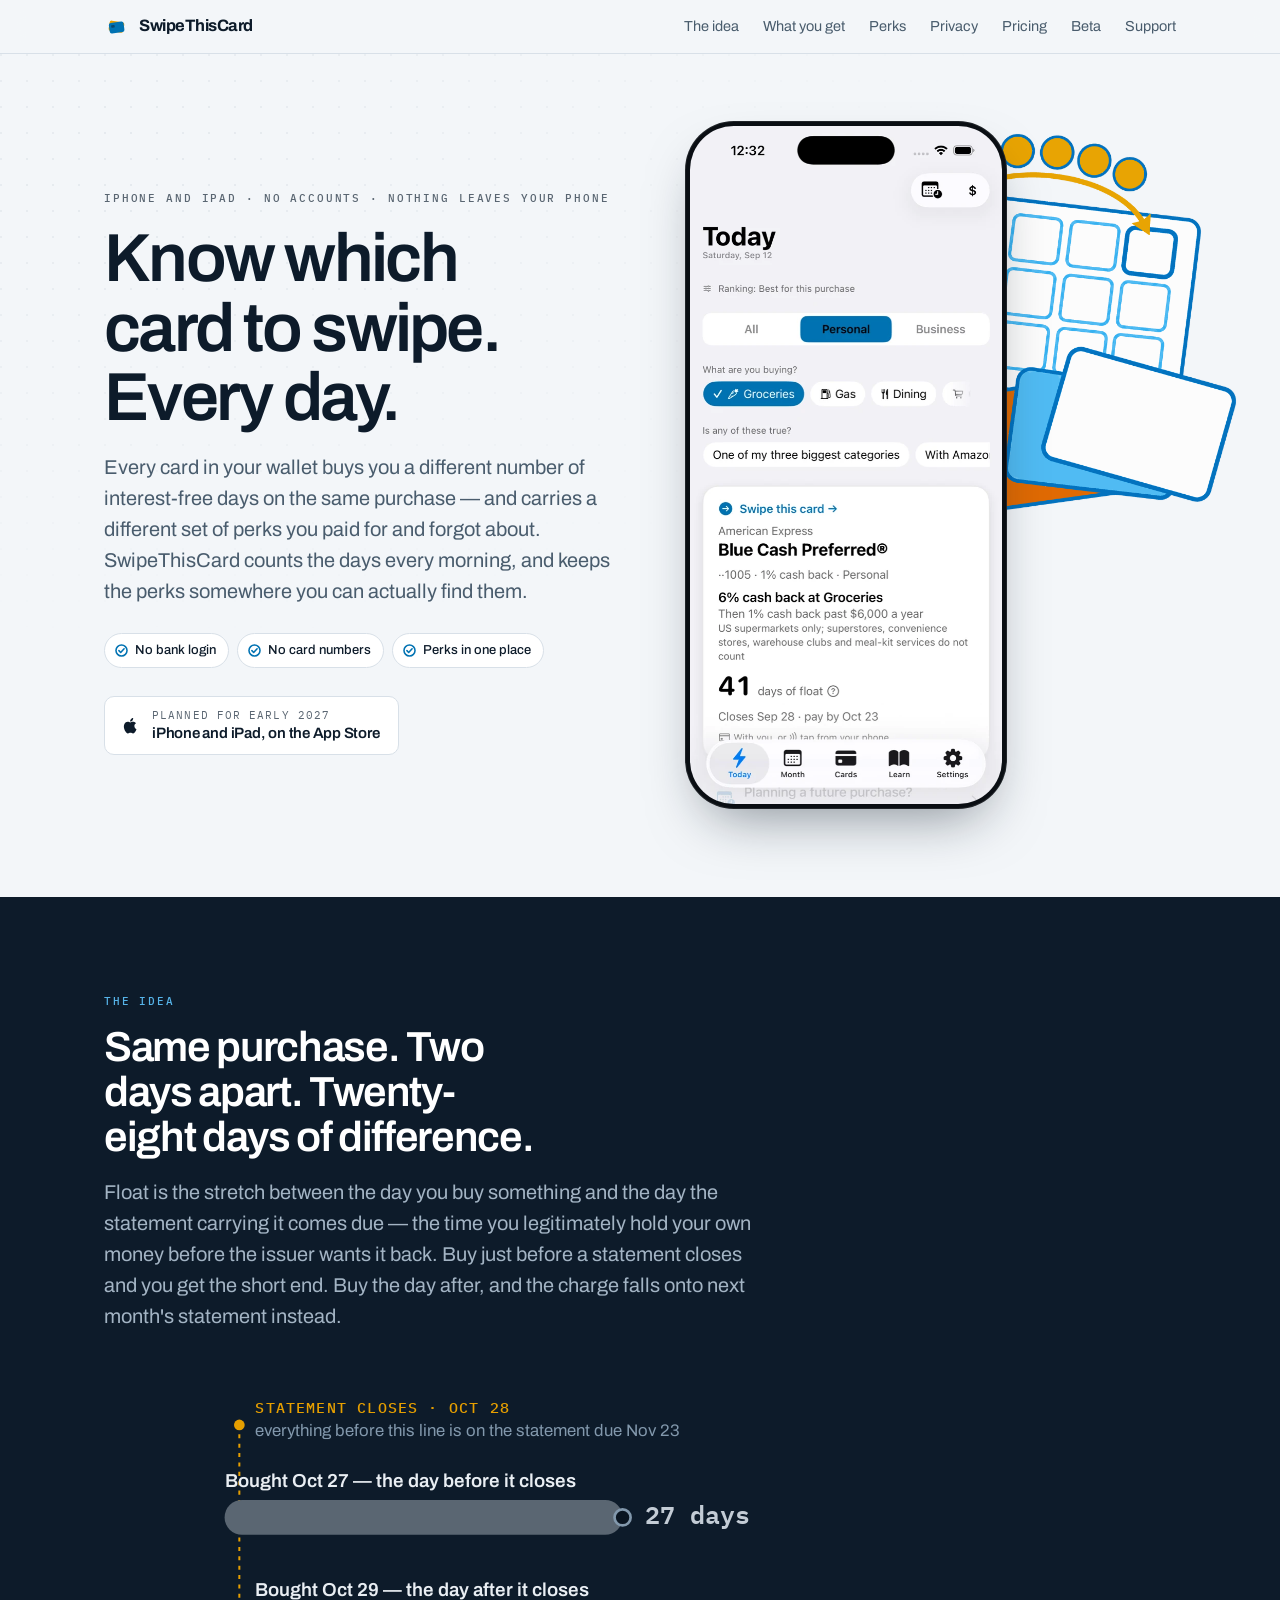
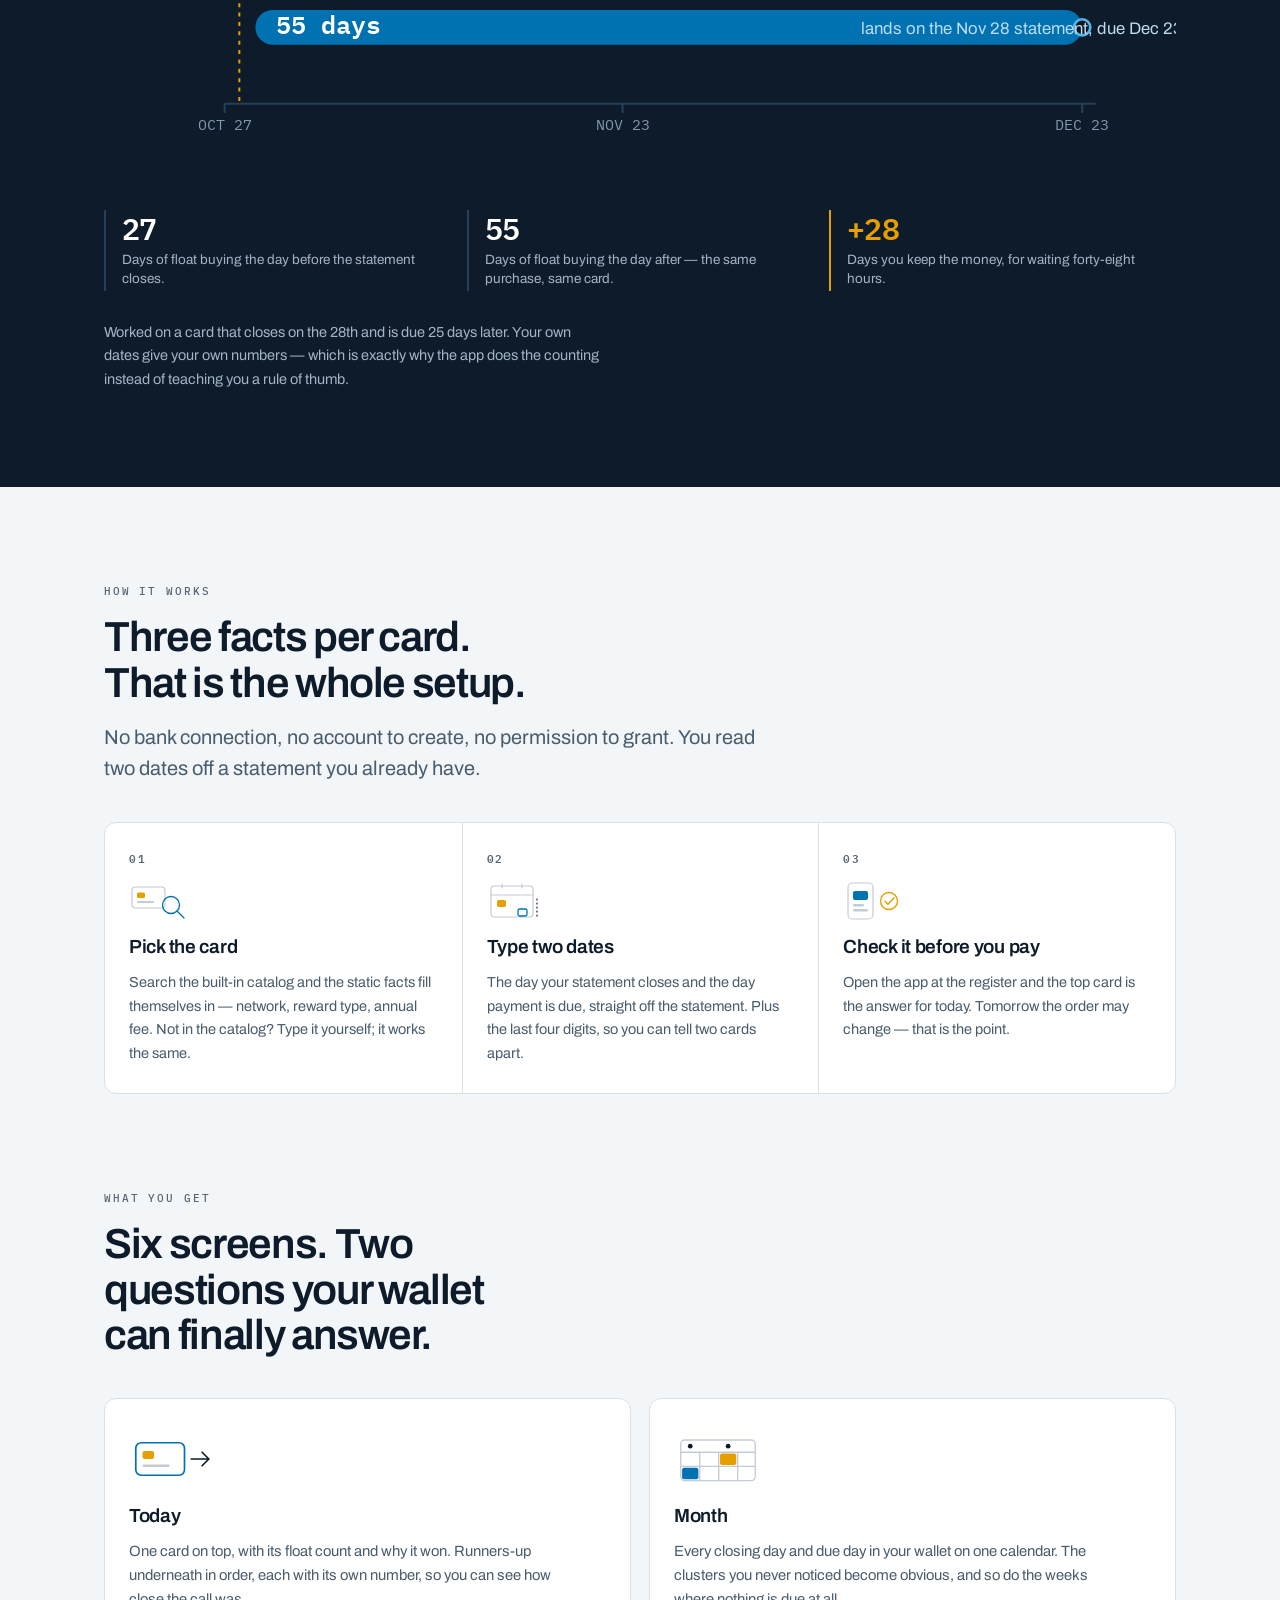
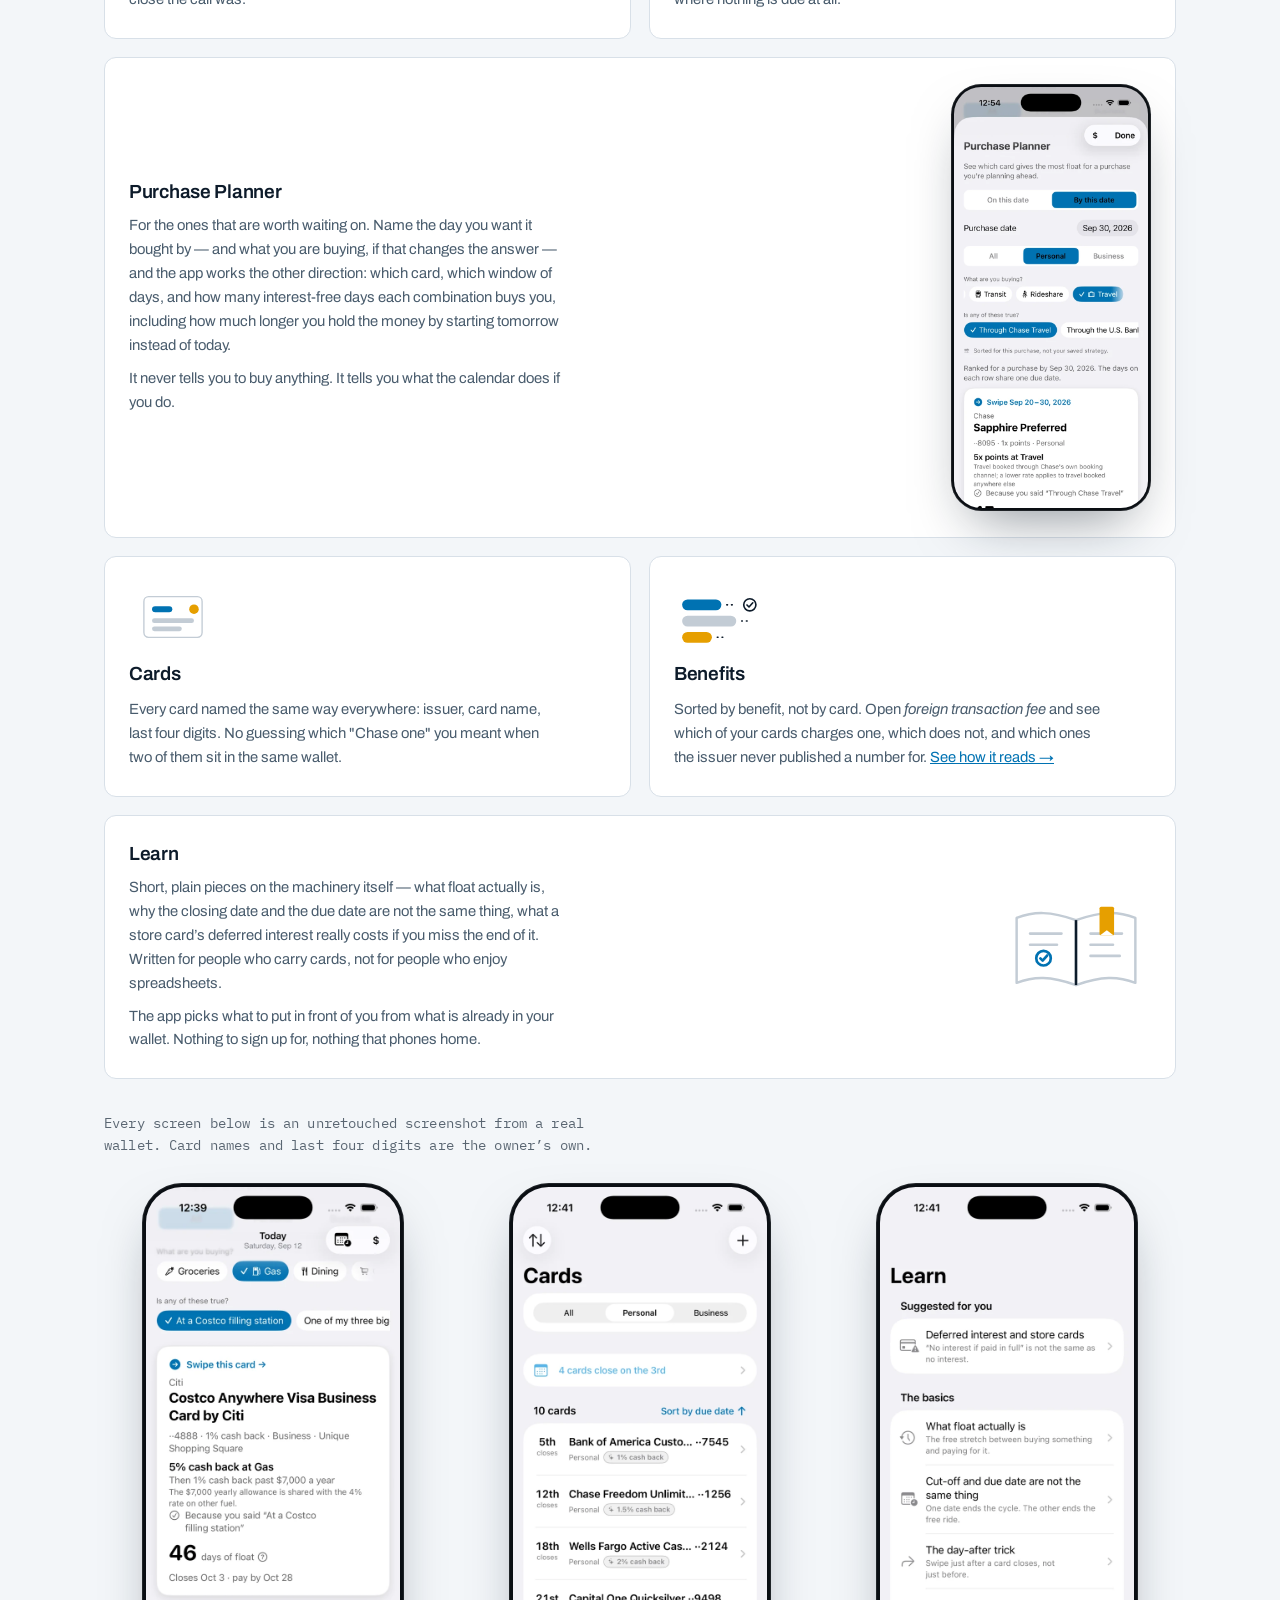
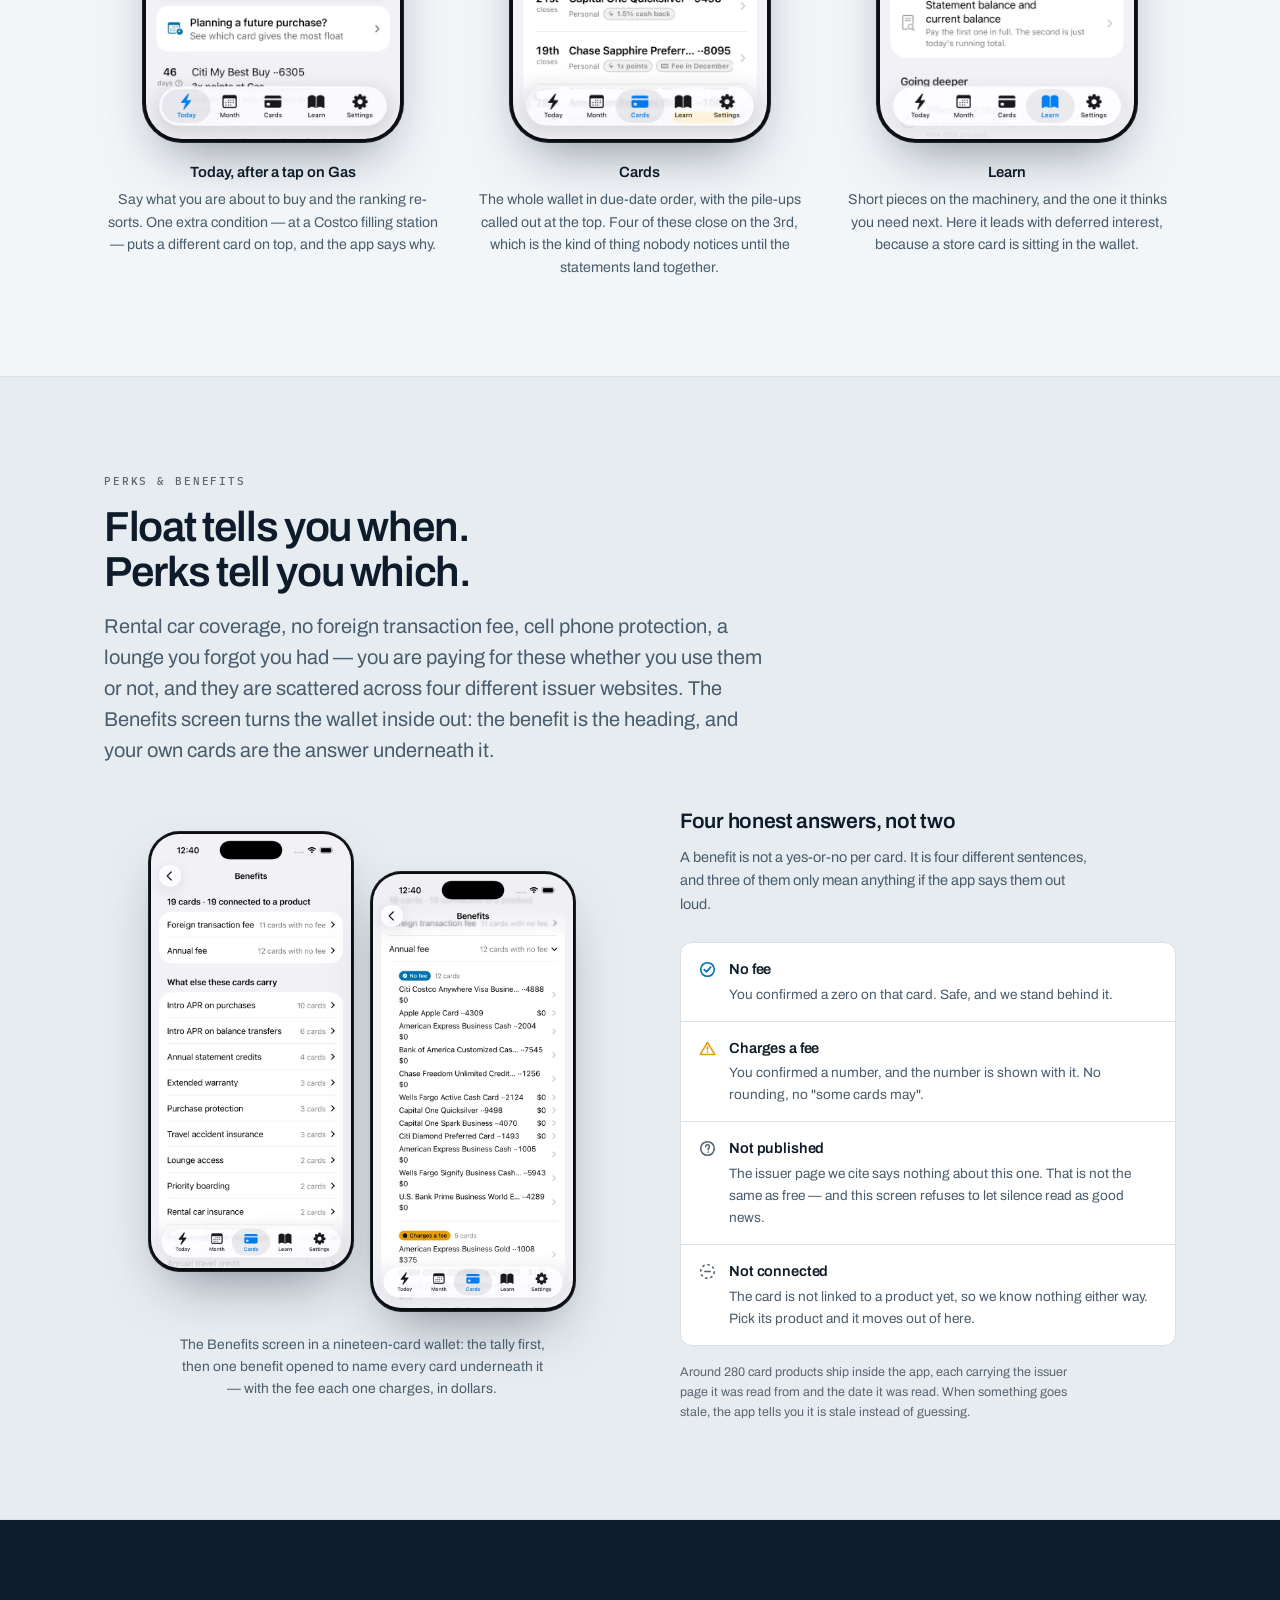
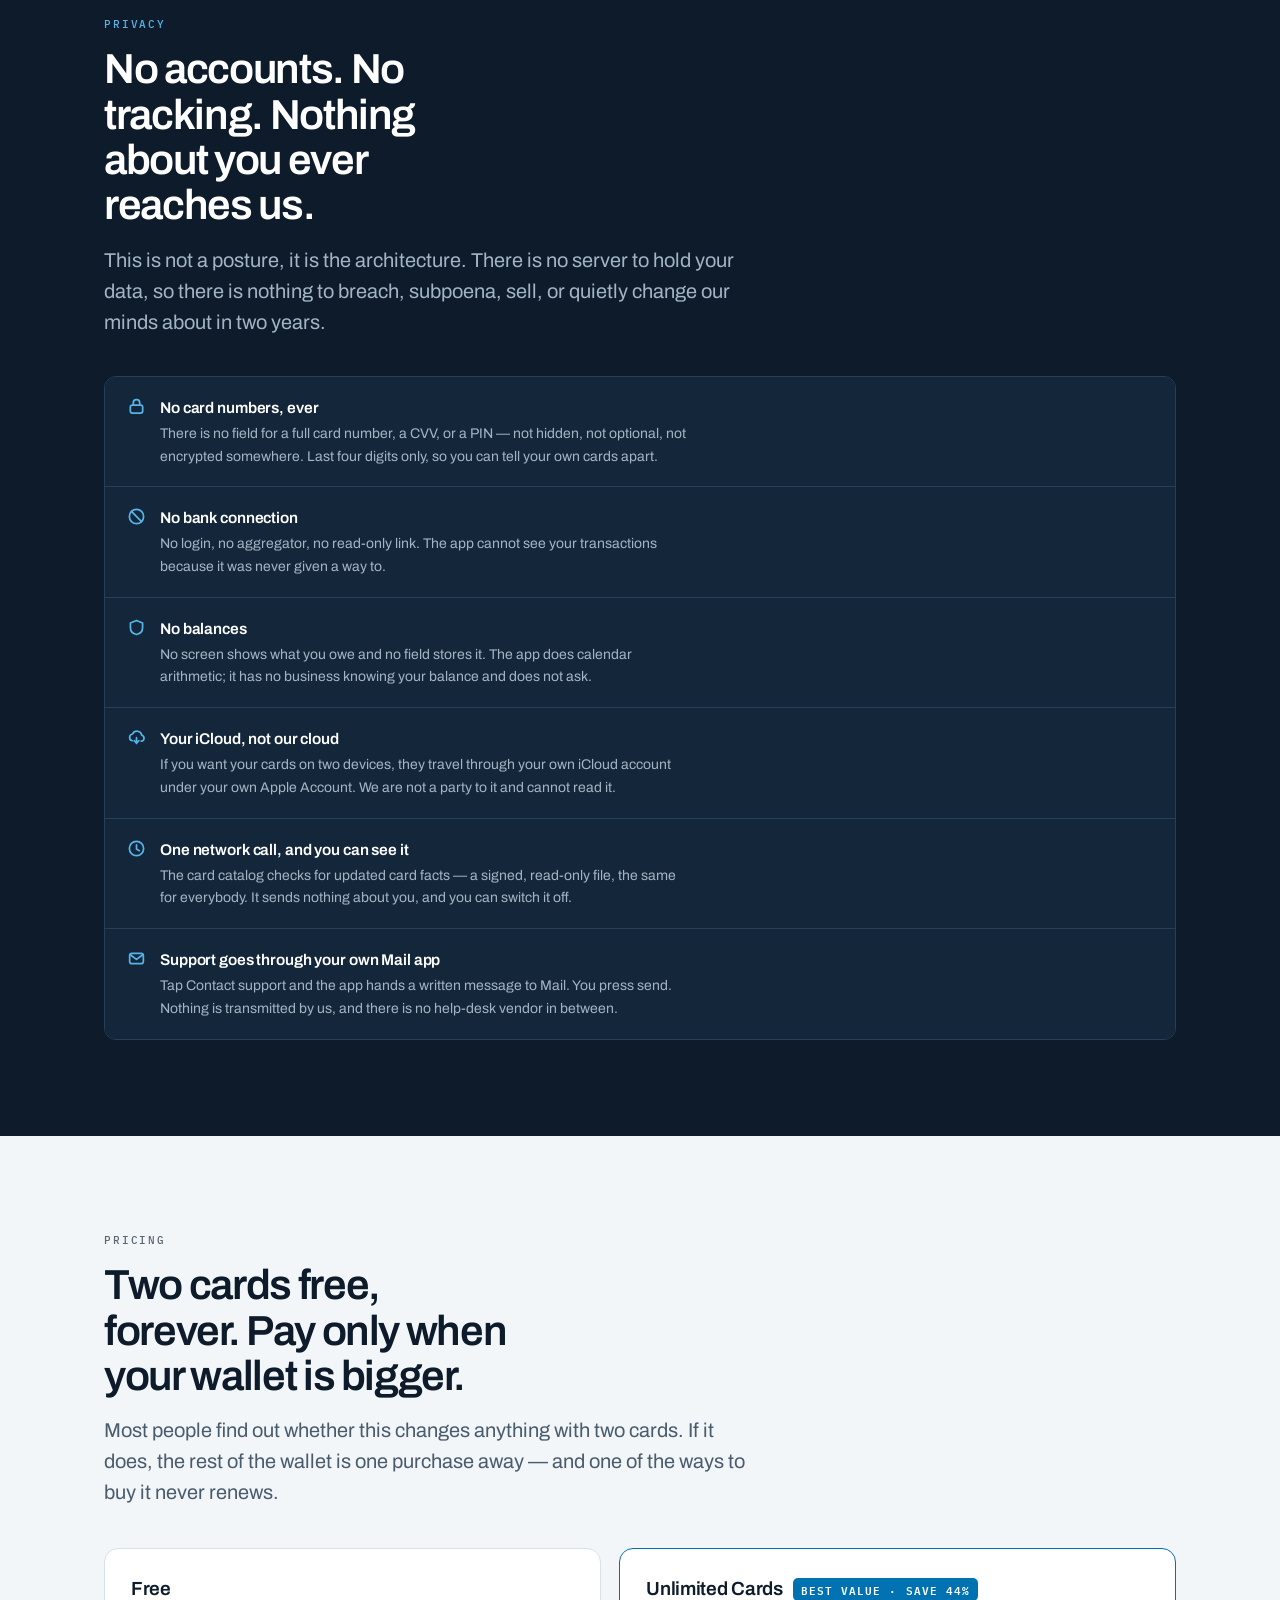
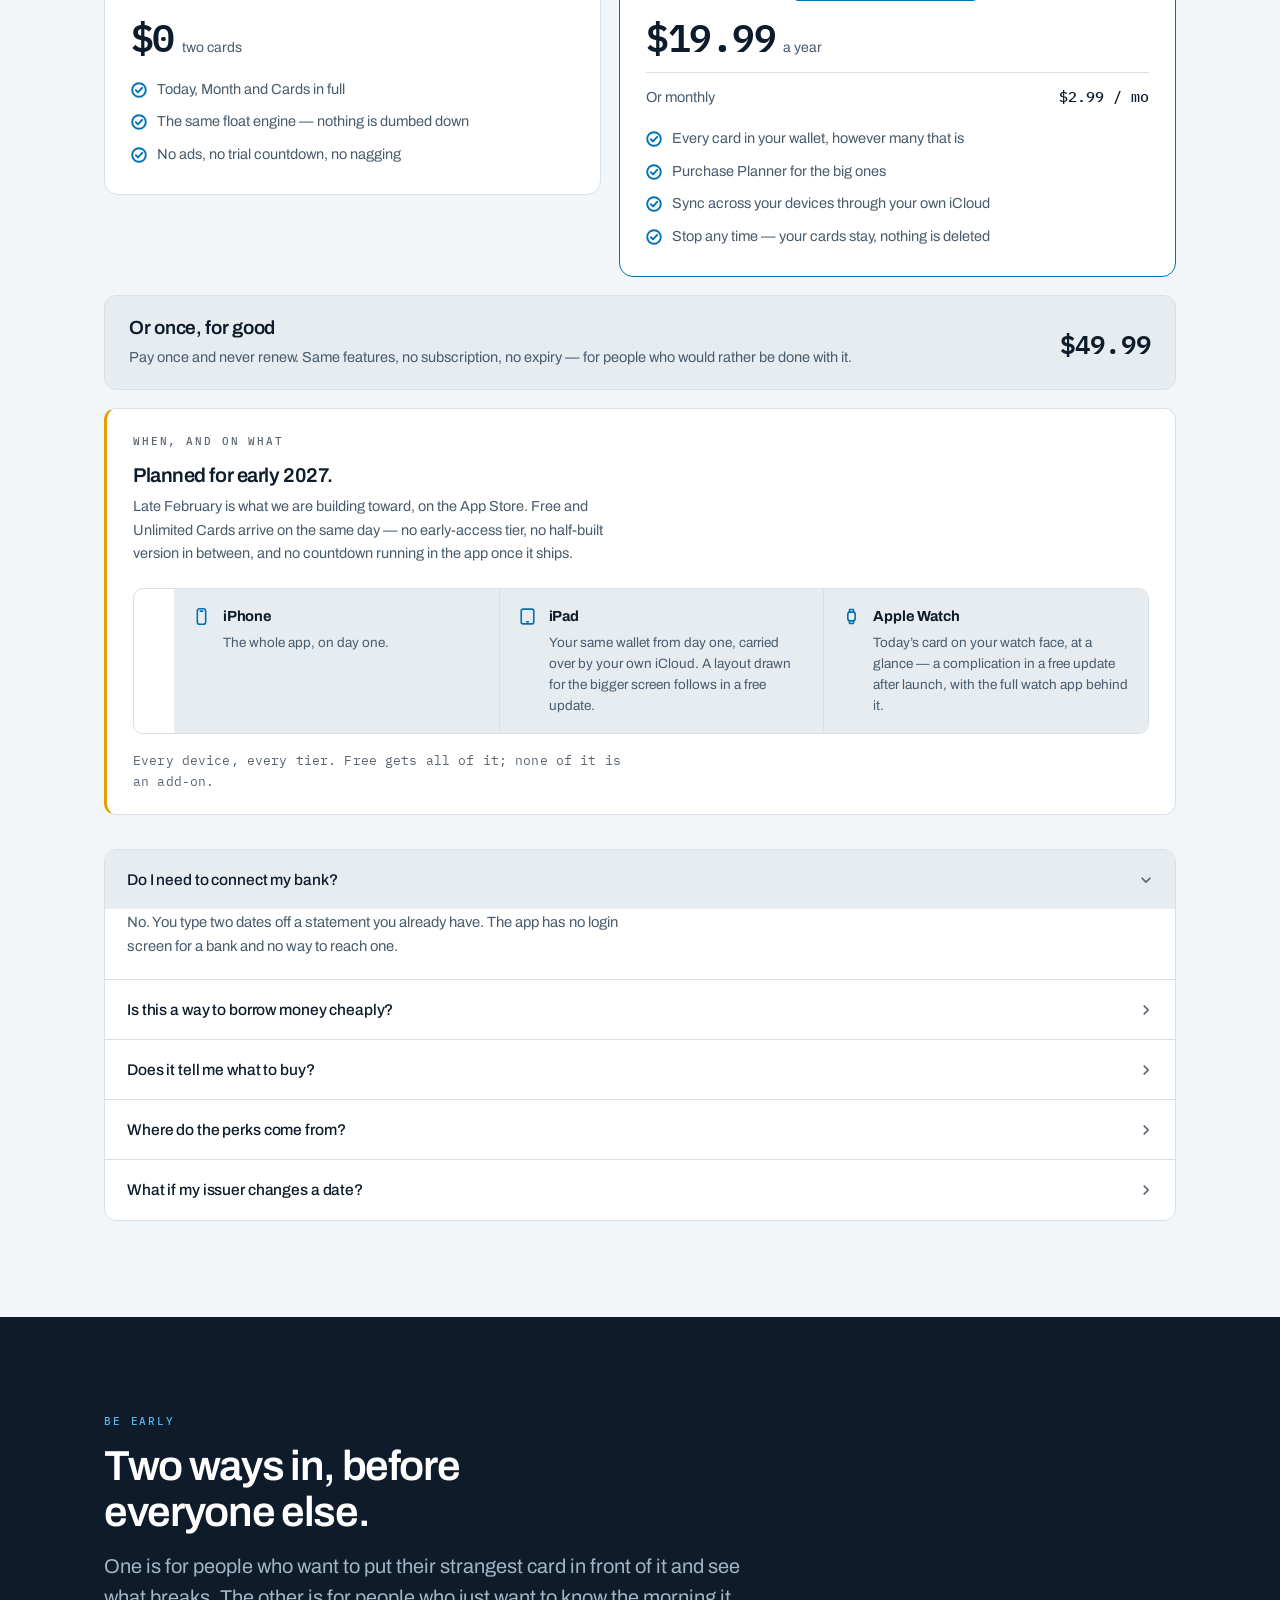
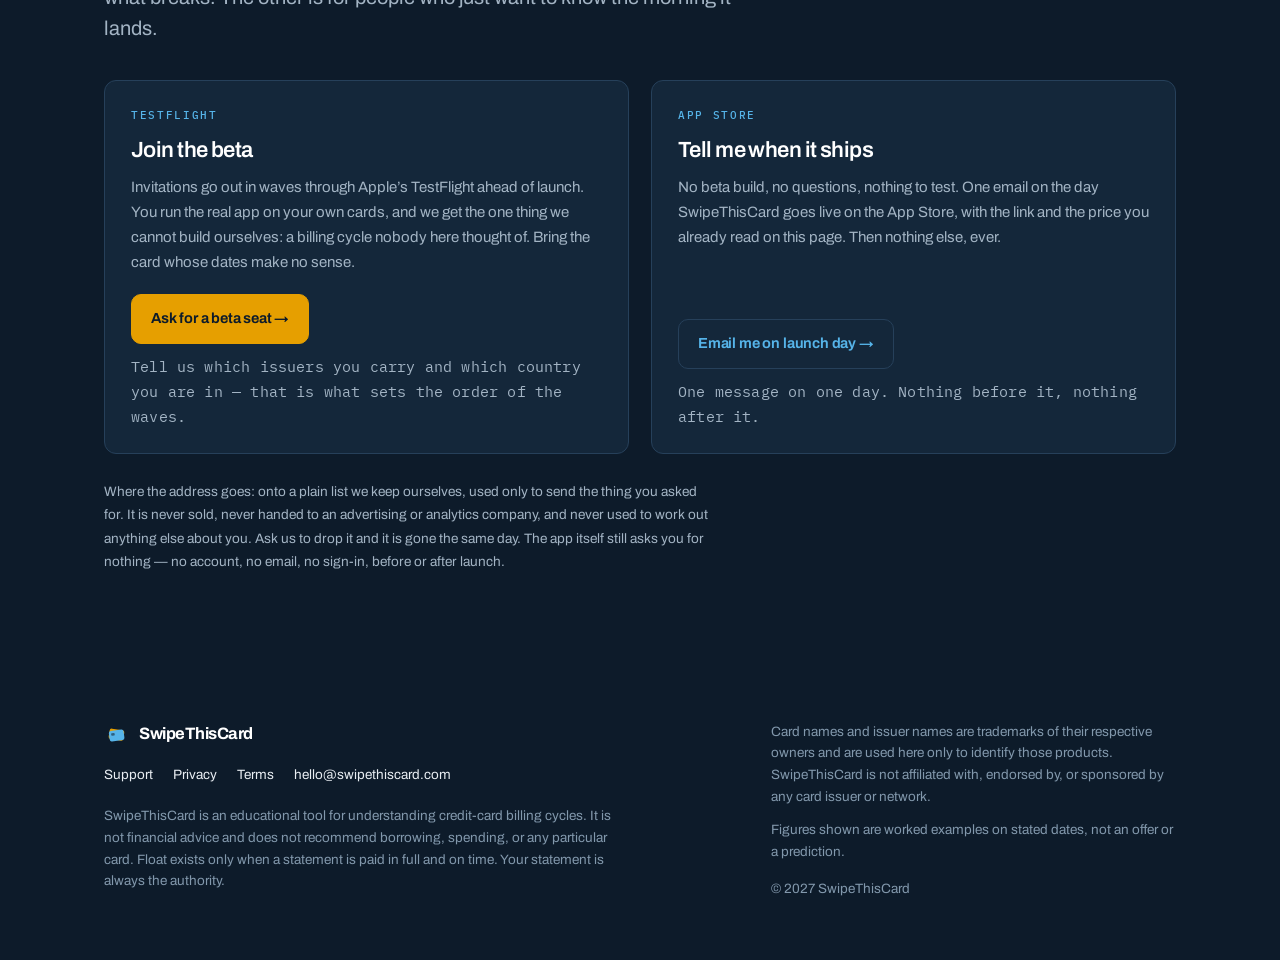
==== index.html @ 0220d523 "Initial marketing site: landing, support, privacy, terms Static site mirroring the uss-marketing-sit" ====
<!doctype html>
<html lang="en">
<head>
<meta charset="utf-8">
<meta name="viewport" content="width=device-width,initial-scale=1">
<meta name="description" content="Know which card to swipe, every day. SwipeThisCard counts the interest-free days each card in your wallet buys you on a purchase — on-device, no bank login, no accounts.">
<link rel="canonical" href="https://swipethiscard.com/">
<meta name="robots" content="index,follow">
<meta property="og:type" content="website">
<meta property="og:title" content="SwipeThisCard">
<meta property="og:description" content="Know which card to swipe, every day. SwipeThisCard counts the interest-free days each card in your wallet buys you on a purchase — on-device, no bank login, no accounts.">
<meta property="og:url" content="https://swipethiscard.com/">
<meta name="twitter:card" content="summary_large_image">
<link rel="icon" href="/favicon.svg" type="image/svg+xml">
<title>SwipeThisCard</title>
<link rel="preconnect" href="https://fonts.googleapis.com">
<link rel="preconnect" href="https://fonts.gstatic.com" crossorigin>
<link rel="stylesheet" href="https://fonts.googleapis.com/css2?family=Archivo:wght@400;500;600;700&family=IBM+Plex+Mono:wght@400;500;600&display=swap">
<style>
:root{
  --ink:#0D1B2A; --ink-2:#14273A; --ink-3:#1E354C;
  --paper:#F3F6F9; --paper-2:#E7ECF1; --surface:#FFFFFF;
  --blue:#0072B2; --amber:#E69F00; --sky:#56B4E9; --verm:#D55E00;
  --ash:#5A6672; --ash-2:#C3CCD5;
  --on-ink:#E9EEF3; --on-ink-dim:#A3B4C4; --on-ink-line:#26405A;
  --text:#0D1B2A; --text-2:#495C6D; --line:#D8E0E8;
  --accent:#0072B2;
  --display:"Archivo",-apple-system,BlinkMacSystemFont,"Segoe UI",Helvetica,Arial,sans-serif;
  --mono:"IBM Plex Mono",ui-monospace,SFMono-Regular,Menlo,monospace;
  --ios:-apple-system,BlinkMacSystemFont,"SF Pro Text","Helvetica Neue",Helvetica,Arial,sans-serif;
}
@media (prefers-color-scheme:dark){:root:not([data-theme="light"]){
  --paper:#0A1521; --paper-2:#122032; --surface:#14273A;
  --text:#E9EEF3; --text-2:#A8B8C6; --line:#24394F;
  --ash:#94A5B4; --ash-2:#3A4E62; --accent:#56B4E9;
  --ink:#061019; --ink-2:#0E1E2E; --ink-3:#16293C; --on-ink-line:#1C3047;
}}
:root[data-theme="dark"]{
  --paper:#0A1521; --paper-2:#122032; --surface:#14273A;
  --text:#E9EEF3; --text-2:#A8B8C6; --line:#24394F;
  --ash:#94A5B4; --ash-2:#3A4E62; --accent:#56B4E9;
  --ink:#061019; --ink-2:#0E1E2E; --ink-3:#16293C; --on-ink-line:#1C3047;
}
*{box-sizing:border-box}
body{margin:0;background:var(--paper);color:var(--text);font-family:var(--display);font-size:16px;line-height:1.62;-webkit-font-smoothing:antialiased}
.wrap{max-width:1120px;margin:0 auto;padding:0 24px}
.narrow{max-width:820px;margin:0 auto;padding:0 24px}
h1,h2,h3,h4{margin:0;font-weight:600;letter-spacing:-.025em;text-wrap:balance}
h1{font-size:clamp(36px,6.4vw,68px);line-height:1.02;letter-spacing:-.04em}
h2{font-size:clamp(26px,4vw,42px);line-height:1.08;letter-spacing:-.032em}
h3{font-size:19px;letter-spacing:-.015em;line-height:1.3}
h4{font-size:15.5px;letter-spacing:-.008em}
p{margin:0}
a{color:var(--accent)}
a:focus-visible{outline:2px solid var(--accent);outline-offset:3px;border-radius:4px}
.eyebrow{font-family:var(--mono);font-size:11px;font-weight:500;letter-spacing:.17em;text-transform:uppercase;color:var(--ash)}
.lede{font-size:clamp(17px,1.7vw,20px);color:var(--text-2);max-width:60ch;line-height:1.55}
.sm{font-size:14.5px;color:var(--text-2)}
.xs{font-size:12.5px;color:var(--ash)}
.num{font-family:var(--mono);font-variant-numeric:tabular-nums}
.on-ink-sec{background:var(--ink);color:var(--on-ink)}
.on-ink-sec h2,.on-ink-sec h3{color:#fff}
.on-ink-sec .lede,.on-ink-sec .sm{color:var(--on-ink-dim)}
.on-ink-sec .eyebrow{color:var(--sky)}
.on-ink-sec a{color:var(--sky)}
section{padding:clamp(56px,8vw,96px) 0}

/* ---------- nav ---------- */
nav{position:sticky;top:0;z-index:20;background:color-mix(in srgb,var(--paper) 88%,transparent);backdrop-filter:blur(12px);border-bottom:1px solid var(--line)}
.nav-in{max-width:1120px;margin:0 auto;padding:13px 24px;display:flex;align-items:center;justify-content:space-between;gap:16px}
.brand{display:flex;align-items:center;gap:10px;text-decoration:none;color:var(--text)}
.brand span{font-weight:700;font-size:16.5px;letter-spacing:-.03em}
.nav-links{display:none;gap:24px;font-size:14.5px}
@media(min-width:700px){.nav-links{display:flex}}
.nav-links a{color:var(--text-2);text-decoration:none}
.nav-links a:hover{color:var(--accent)}

/* ---------- hero ---------- */
.hero{padding:clamp(48px,6.5vw,84px) 0 clamp(52px,7vw,88px);position:relative;overflow:hidden}
.hero::before{content:"";position:absolute;inset:0;pointer-events:none;background-image:radial-gradient(circle at 1px 1px,var(--ash-2) 1px,transparent 0);background-size:26px 26px;opacity:.3;-webkit-mask-image:radial-gradient(95% 80% at 12% 14%,#000 0%,transparent 70%);mask-image:radial-gradient(95% 80% at 12% 14%,#000 0%,transparent 70%)}
.hero>.wrap{position:relative}
.hero-grid{display:grid;gap:44px;align-items:center}
@media(min-width:960px){.hero-grid{grid-template-columns:1.08fr .92fr;gap:56px}}
.hero h1{margin:16px 0 20px;max-width:13ch}
.hero .lede{max-width:48ch}
.hero-pills{display:flex;flex-wrap:wrap;gap:8px;margin-top:26px}
.tag{display:inline-flex;align-items:center;gap:7px;padding:6px 12px 6px 10px;border-radius:99px;font-size:13px;font-weight:500;background:var(--surface);border:1px solid var(--line);color:var(--text)}
.badge{display:inline-flex;align-items:center;gap:11px;margin-top:28px;padding:11px 18px 11px 15px;border:1px solid var(--line);border-radius:10px;background:var(--surface);text-decoration:none;color:var(--text)}
.badge .b1{font-size:11px;color:var(--ash);font-family:var(--mono);letter-spacing:.1em;text-transform:uppercase;display:block;line-height:1.4}
.badge .b2{font-size:15px;font-weight:600;letter-spacing:-.015em;display:block;line-height:1.3}

/* ---------- phone ---------- */
.phone-hold{display:flex;justify-content:center}
.hero-stage{position:relative;display:flex;flex-direction:column;align-items:center;gap:26px}
.hero-art{display:block;width:min(430px,88%);height:auto;pointer-events:none;user-select:none}
:root[data-theme="dark"] .hero-art,
:root:not([data-theme="light"]) .hero-art{filter:saturate(1.04)}
@media(min-width:960px){
  .hero-stage{display:block;min-height:672px}
  .hero-art{position:absolute;top:-8px;right:-14%;width:82%;z-index:0}
  .hero-stage .phone-hold{position:absolute;left:-5%;bottom:0;z-index:1}
}
/* ---------- real device frames ---------- */
.device{--dw:250px;width:var(--dw);box-sizing:border-box;padding:calc(var(--dw)*.0155);background:#0A0E13;border-radius:calc(var(--dw)*.152);box-shadow:0 26px 56px -22px rgba(13,27,42,.5),0 0 0 1px rgba(255,255,255,.09) inset;flex:none}
.device .shot{display:block;width:100%;height:auto;aspect-ratio:1206/2622;object-fit:cover;border-radius:calc(var(--dw)*.136);background:#F2F2F7}
.hero-device{--dw:min(322px,84vw)}
.launch{margin-top:18px;background:var(--surface);border:1px solid var(--line);border-left:3px solid var(--amber);border-radius:12px;padding:24px 26px 22px}
.launch h3{font-size:20px;letter-spacing:-.022em}
.launch>p{margin-top:7px;max-width:64ch}
.devices{list-style:none;display:grid;margin-top:22px;border:1px solid var(--line);border-radius:10px;overflow:hidden}
@media(min-width:820px){.devices{grid-template-columns:repeat(3,1fr)}}
.devices li{display:grid;grid-template-columns:auto minmax(0,1fr);gap:12px;align-items:start;padding:16px 18px;background:var(--paper-2)}
.devices li+li{border-top:1px solid var(--line)}
@media(min-width:820px){.devices li+li{border-top:0;border-left:1px solid var(--line)}}
.devices svg{margin-top:2px}
.devices b{display:block;font-size:14.6px;letter-spacing:-.012em}
.devices span{display:block;margin-top:5px;font-size:13.5px;line-height:1.55;color:var(--text-2)}
.launch-foot{margin-top:14px;font-size:13px;color:var(--ash);font-family:var(--mono);letter-spacing:.01em}
/* ---------- sign-up lanes ---------- */
.signup{display:grid;gap:18px;margin-top:36px}
@media(min-width:820px){.signup{grid-template-columns:1fr 1fr;gap:22px}}
.su{background:var(--ink-2);border:1px solid var(--on-ink-line);border-radius:12px;padding:26px 26px 24px;display:flex;flex-direction:column}
.su-k{font-family:var(--mono);font-size:11px;font-weight:500;letter-spacing:.15em;text-transform:uppercase;color:var(--sky)}
.su h3{margin-top:11px;font-size:22px;letter-spacing:-.026em}
.su>p{margin-top:11px;font-size:15px;line-height:1.65;color:var(--on-ink-dim)}
.su-fill{flex:1 1 auto}
.on-ink-sec a.su-cta{align-self:flex-start;margin-top:20px;padding:12px 19px;border-radius:10px;background:var(--amber);color:var(--ink);font-weight:650;font-size:14.6px;letter-spacing:-.012em;text-decoration:none;border:1px solid var(--amber)}
.on-ink-sec a.su-cta:hover{background:#F2AE20;border-color:#F2AE20}
.on-ink-sec a.su-cta.ghost{background:transparent;color:var(--sky);border-color:var(--on-ink-line)}
.on-ink-sec a.su-cta.ghost:hover{border-color:var(--sky);background:rgba(86,178,233,.09)}
.su-note{margin-top:13px;font-size:12.8px;line-height:1.55;color:var(--on-ink-dim);font-family:var(--mono);letter-spacing:.012em}
.su-priv{margin-top:26px;font-size:13.6px;line-height:1.7;color:var(--on-ink-dim);max-width:76ch}
.feat-device{--dw:min(200px,56vw)}
.feat.wide .device{align-self:center}
.shots-note{margin-top:34px;font-size:13.5px;color:var(--ash);font-family:var(--mono);letter-spacing:.01em;max-width:62ch}
.shots{display:grid;gap:40px;margin-top:26px;justify-items:center}
@media(min-width:820px){.shots{grid-template-columns:repeat(3,1fr);gap:30px;align-items:start}}
.shot-fig{margin:0;display:flex;flex-direction:column;align-items:center;gap:18px;max-width:330px}
.shot-fig .device{--dw:min(262px,74vw)}
.shot-fig figcaption{font-size:14.2px;line-height:1.6;color:var(--text-2);text-align:center}
.shot-fig figcaption b{display:block;margin-bottom:4px;color:var(--text);font-weight:600;font-size:14.8px}
.duo-hold{display:flex;flex-direction:column;align-items:center;gap:22px}
.duo{display:flex;justify-content:center;align-items:flex-start;gap:16px}
.duo .device{--dw:min(206px,40vw)}
.duo .device:last-child{margin-top:40px}
.duo-cap{font-size:13.8px;line-height:1.6;color:var(--text-2);text-align:center;max-width:46ch;margin:0}
.phone{width:min(330px,86vw);border-radius:42px;background:var(--ink);padding:11px;box-shadow:0 1px 0 rgba(255,255,255,.06) inset;border:1px solid var(--ink-3)}
.screen{border-radius:32px;background:#F2F2F7;overflow:hidden;font-family:var(--ios);color:#000;padding:14px 13px 16px}
:root[data-theme="dark"] .screen,
:root:not([data-theme="light"]) .screen{background:#F2F2F7}
.notch{width:96px;height:5px;border-radius:99px;background:rgba(0,0,0,.18);margin:0 auto 12px}
.scr-h{display:flex;align-items:baseline;justify-content:space-between;margin-bottom:12px}
.scr-h .t{font-size:26px;font-weight:700;letter-spacing:-.03em}
.scr-h .d{font-size:11.5px;color:#676767;font-weight:500}
.hero-card{background:#fff;border-radius:16px;padding:15px 15px 14px;margin-bottom:11px;border:1px solid rgba(0,0,0,.06)}
.hc-eyebrow{font-size:10px;font-weight:700;letter-spacing:.12em;color:#0072B2;text-transform:uppercase}
.hc-name{font-size:15.5px;font-weight:600;letter-spacing:-.02em;margin-top:7px;line-height:1.25}
.hc-sub{font-size:11.5px;color:#676767;margin-top:2px}
.hc-float{display:flex;align-items:baseline;gap:6px;margin-top:12px}
.hc-float .n{font-size:38px;font-weight:700;letter-spacing:-.045em;line-height:1;font-variant-numeric:tabular-nums}
.hc-float .u{font-size:13px;color:#676767;font-weight:500}
.ios-pill{display:inline-flex;align-items:center;gap:5px;padding:4px 9px 4px 7px;border-radius:99px;font-size:11px;font-weight:600;margin-top:11px}
.p-blue{background:rgba(0,114,178,.12);color:#005A8C}
.p-amber{background:rgba(230,159,0,.16);color:#8A6000}
.runner{background:#fff;border-radius:13px;padding:11px 13px;margin-bottom:8px;display:flex;align-items:center;justify-content:space-between;gap:10px;border:1px solid rgba(0,0,0,.05)}
.r-name{font-size:12.5px;font-weight:600;letter-spacing:-.012em;line-height:1.25}
.r-sub{font-size:10.5px;color:#676767;margin-top:2px}
.r-n{font-size:19px;font-weight:700;letter-spacing:-.03em;font-variant-numeric:tabular-nums;text-align:right;line-height:1}
.r-u{font-size:9.5px;color:#676767;text-align:right;margin-top:1px;letter-spacing:.02em}
.scr-foot{display:flex;justify-content:space-around;padding-top:12px;margin-top:4px;border-top:1px solid rgba(0,0,0,.07)}
.tabi{display:flex;flex-direction:column;align-items:center;gap:3px;font-size:9px;font-weight:500;color:#8A8A8E}
.tabi.on{color:#0072B2}

/* ---------- proof / diagram ---------- */
.diagram-hold{overflow-x:auto;margin-top:34px;padding-bottom:6px}
.diagram{min-width:700px;width:100%;height:auto;display:block}
.stat-row{display:grid;gap:16px;margin-top:36px}
@media(min-width:680px){.stat-row{grid-template-columns:repeat(3,1fr)}}
.stat{border-left:2px solid var(--on-ink-line);padding:2px 0 2px 16px}
.stat .v{font-family:var(--mono);font-size:30px;font-weight:600;letter-spacing:-.03em;color:#fff;font-variant-numeric:tabular-nums;line-height:1.1}
.stat .k{font-size:13.5px;color:var(--on-ink-dim);margin-top:5px;line-height:1.45}
.stat.hl{border-left-color:var(--amber)}
.stat.hl .v{color:var(--amber)}

/* ---------- steps ---------- */
.steps{display:grid;gap:0;margin-top:38px;border:1px solid var(--line);border-radius:12px;overflow:hidden;background:var(--surface)}
@media(min-width:800px){.steps{grid-template-columns:repeat(3,1fr)}}
.step{padding:26px 24px 28px;border-bottom:1px solid var(--line);display:flex;flex-direction:column;gap:12px}
@media(min-width:800px){.step{border-bottom:0}.step+.step{border-left:1px solid var(--line)}}
.step-n{font-family:var(--mono);font-size:11px;font-weight:600;letter-spacing:.14em;color:var(--ash)}
.step p{font-size:14.5px;color:var(--text-2)}

/* ---------- features ---------- */
.feats{display:grid;gap:18px;margin-top:40px}
@media(min-width:760px){.feats{grid-template-columns:1fr 1fr}}
.feat{background:var(--surface);border:1px solid var(--line);border-radius:12px;padding:26px 24px;display:flex;flex-direction:column;gap:11px}
.feat.wide{grid-column:1/-1}
@media(min-width:760px){.feat.wide{display:grid;grid-template-columns:1fr auto;gap:28px;align-items:center}}
.feat p{font-size:14.8px;color:var(--text-2);max-width:54ch}
.feat-ill{flex:none}

/* ---------- perks ---------- */
.perk-grid{display:grid;gap:42px;align-items:center;margin-top:42px}
@media(min-width:960px){.perk-grid{grid-template-columns:1.02fr .98fr;gap:60px}.perk-grid>:first-child{order:2}}
.states{display:grid;gap:0;border:1px solid var(--line);border-radius:12px;overflow:hidden;background:var(--surface);margin-top:26px}
.state{display:grid;grid-template-columns:auto minmax(0,1fr);gap:13px;padding:15px 18px;border-bottom:1px solid var(--line);align-items:start}
.state:last-child{border-bottom:0}
.state svg{width:17px;height:17px;margin-top:3px;flex:none}
.state b{font-weight:600;font-size:14.6px;letter-spacing:-.01em;display:block}
.state p{font-size:13.6px;color:var(--text-2);margin-top:2px}
.bhead{font-size:9.5px;font-weight:700;letter-spacing:.14em;color:#8A8A8E;text-transform:uppercase;margin:15px 0 8px}
.bcard{background:#fff;border-radius:14px;border:1px solid rgba(0,0,0,.06);padding:12px 13px 11px;margin-bottom:9px}
.bcard-t{font-size:13.5px;font-weight:600;letter-spacing:-.018em}
.bline{display:flex;align-items:center;justify-content:space-between;gap:10px;margin-top:8px;font-size:11.2px}
.bline .l{display:inline-flex;align-items:center;gap:5px;font-weight:600;letter-spacing:-.005em}
.bline .c{color:#676767;font-variant-numeric:tabular-nums;white-space:nowrap}
.tally{display:flex;align-items:center;justify-content:space-between;gap:10px;background:#fff;border:1px solid rgba(0,0,0,.05);border-radius:11px;padding:9px 12px;margin-bottom:7px}
.tally .n{font-size:12.4px;font-weight:600;letter-spacing:-.012em}
.tally .c{font-size:10.5px;color:#676767;font-variant-numeric:tabular-nums;white-space:nowrap}
.step-ill{width:60px;height:44px;display:block}

/* ---------- privacy ---------- */
.facts{display:grid;gap:0;margin-top:38px;border:1px solid var(--on-ink-line);border-radius:12px;overflow:hidden}
.fact{display:grid;grid-template-columns:auto minmax(0,1fr);gap:14px;padding:18px 22px;border-bottom:1px solid var(--on-ink-line);align-items:start;background:var(--ink-2)}
.fact:last-child{border-bottom:0}
.fact svg{width:19px;height:19px;margin-top:2px;flex:none}
.fact h4{color:#fff;margin-bottom:3px}
.fact p{font-size:14px;color:var(--on-ink-dim);max-width:66ch}

/* ---------- pricing ---------- */
.plans{display:grid;gap:18px;margin-top:40px;align-items:start}
@media(min-width:800px){.plans{grid-template-columns:1fr 1.12fr}}
.plan{background:var(--surface);border:1px solid var(--line);border-radius:14px;padding:28px 26px}
.plan.lead{border-color:var(--blue);border-width:1.5px}
.plan-name{display:flex;align-items:center;gap:10px;flex-wrap:wrap}
.chip{font-family:var(--mono);font-size:10.5px;font-weight:600;letter-spacing:.1em;text-transform:uppercase;color:#fff;background:var(--blue);padding:3px 8px;border-radius:5px}
.price{display:flex;align-items:baseline;gap:8px;margin-top:16px}
.price .p{font-family:var(--mono);font-size:38px;font-weight:600;letter-spacing:-.04em;font-variant-numeric:tabular-nums;line-height:1}
.price .per{font-size:14px;color:var(--text-2)}
.alt{display:flex;align-items:baseline;justify-content:space-between;gap:12px;margin-top:12px;padding-top:12px;border-top:1px solid var(--line);font-size:14.5px}
.alt .l{color:var(--text-2)}
.alt .r{font-family:var(--mono);font-weight:500;font-variant-numeric:tabular-nums}
.plan ul{list-style:none;margin:18px 0 0;padding:0;display:grid;gap:9px}
.plan li{display:grid;grid-template-columns:auto minmax(0,1fr);gap:10px;font-size:14.5px;color:var(--text-2);align-items:start}
.plan li svg{width:16px;height:16px;margin-top:4px;flex:none}
.lifetime{margin-top:18px;background:var(--paper-2);border:1px solid var(--line);border-radius:12px;padding:20px 24px;display:grid;gap:12px}
@media(min-width:680px){.lifetime{grid-template-columns:minmax(0,1fr) auto;align-items:center;gap:24px}}
.lifetime .p{font-family:var(--mono);font-size:26px;font-weight:600;letter-spacing:-.03em;font-variant-numeric:tabular-nums;white-space:nowrap}

/* ---------- faq ---------- */
.faq{border:1px solid var(--line);border-radius:12px;overflow:hidden;background:var(--surface);margin-top:34px}
details{border-bottom:1px solid var(--line)}
details:last-child{border-bottom:0}
summary{cursor:pointer;list-style:none;padding:17px 22px;display:grid;grid-template-columns:minmax(0,1fr) auto;gap:14px;align-items:center;font-weight:500;font-size:15.5px;letter-spacing:-.008em}
summary::-webkit-details-marker{display:none}
summary:hover,details[open] summary{background:var(--paper-2)}
summary:focus-visible{outline:2px solid var(--accent);outline-offset:-2px}
.chev{width:14px;height:14px;color:var(--ash);transition:transform .18s ease}
details[open] .chev{transform:rotate(90deg)}
.ans{padding:2px 22px 20px;font-size:14.8px;color:var(--text-2);max-width:68ch}
.ans p+p{margin-top:9px}
@media(prefers-reduced-motion:reduce){.chev{transition:none}}

/* ---------- footer ---------- */
footer{background:var(--ink);color:var(--on-ink-dim);padding:52px 0 60px;font-size:13.5px}
.foot-in{display:grid;gap:30px}
@media(min-width:820px){.foot-in{grid-template-columns:1.5fr 1fr;gap:60px;align-items:start}}
.foot-links{display:flex;flex-wrap:wrap;gap:20px;margin:16px 0 20px}
.foot-links a{color:var(--on-ink);text-decoration:none}
.foot-links a:hover{color:var(--sky)}
.legal{line-height:1.6;max-width:64ch;color:#8298AC}
.legal+.legal{margin-top:12px}
</style>
</head>
<body>
<nav><div class="nav-in">
  <a class="brand" href="/">
    <svg width="25" height="25" viewBox="0 0 64 64" aria-hidden="true"><g transform="rotate(9 32 32)"><rect x="13" y="19" width="38" height="27" rx="5.5" fill="#E69F00"/></g><g transform="rotate(-8 32 32)"><rect x="13" y="21" width="38" height="27" rx="5.5" fill="#0072B2"/><rect x="18.5" y="27" width="9" height="6.5" rx="1.8" fill="#0D1B2A" opacity=".5"/></g></svg>
    <span>SwipeThisCard</span>
  </a>
  <div class="nav-links">
    <a href="#float">The idea</a><a href="#features">What you get</a><a href="#perks">Perks</a><a href="#privacy">Privacy</a><a href="#pricing">Pricing</a><a href="#beta">Beta</a><a href="/support">Support</a>
  </div>
</div></nav>

<!-- ============== HERO ============== -->
<div class="hero"><div class="wrap"><div class="hero-grid">
  <div>
    <div class="eyebrow">iPhone and iPad · no accounts · nothing leaves your phone</div>
    <h1>Know which card to swipe. Every day.</h1>
    <p class="lede">Every card in your wallet buys you a different number of interest-free days on the same purchase — and carries a different set of perks you paid for and forgot about. SwipeThisCard counts the days every morning, and keeps the perks somewhere you can actually find them.</p>
    <div class="hero-pills">
      <span class="tag"><svg width="13" height="13" viewBox="0 0 16 16" fill="none" stroke="#0072B2" stroke-width="1.9" aria-hidden="true"><circle cx="8" cy="8" r="6.8"/><path d="M4.8 8.2l2.2 2.2 4.2-4.6" stroke-linecap="round" stroke-linejoin="round"/></svg>No bank login</span>
      <span class="tag"><svg width="13" height="13" viewBox="0 0 16 16" fill="none" stroke="#0072B2" stroke-width="1.9" aria-hidden="true"><circle cx="8" cy="8" r="6.8"/><path d="M4.8 8.2l2.2 2.2 4.2-4.6" stroke-linecap="round" stroke-linejoin="round"/></svg>No card numbers</span>
      <span class="tag"><svg width="13" height="13" viewBox="0 0 16 16" fill="none" stroke="#0072B2" stroke-width="1.9" aria-hidden="true"><circle cx="8" cy="8" r="6.8"/><path d="M4.8 8.2l2.2 2.2 4.2-4.6" stroke-linecap="round" stroke-linejoin="round"/></svg>Perks in one place</span>
    </div>
    <a class="badge" href="#pricing">
      <svg width="21" height="21" viewBox="0 0 24 24" fill="currentColor" aria-hidden="true"><path d="M16.4 12.7c0-2.2 1.8-3.3 1.9-3.3-1-1.5-2.6-1.7-3.2-1.7-1.4-.1-2.7.8-3.4.8-.7 0-1.8-.8-2.9-.8-1.5 0-2.9.9-3.6 2.2-1.6 2.7-.4 6.7 1.1 8.9.7 1.1 1.6 2.3 2.8 2.2 1.1 0 1.5-.7 2.9-.7 1.3 0 1.7.7 2.9.7 1.2 0 2-1.1 2.7-2.1.8-1.2 1.2-2.4 1.2-2.5-.1 0-2.3-.9-2.4-3.7zM14.2 6.2c.6-.7 1-1.7.9-2.7-.9 0-2 .6-2.6 1.3-.6.6-1.1 1.7-.9 2.6 1 .1 2-.5 2.6-1.2z"/></svg>
      <span><span class="b1">Planned for early 2027</span><span class="b2">iPhone and iPad, on the App Store</span></span>
    </a>
  </div>

  <div class="hero-stage">
    <img class="hero-art" src="[data-uri]" width="1400" height="1412" alt="A month of empty calendar squares. One square is ringed in amber for the day a purchase is made, a later one is ringed in blue for the day it is due, and an amber arc carrying a row of coins runs between them, over a small fan of blank cards." />
    <div class="phone-hold">
    <div class="device hero-device"><img class="shot" src="[data-uri]" width="1206" height="2622" alt="The Today screen with the Groceries category selected. The top card is the American Express Blue Cash Preferred ending 1005: six percent cash back at Groceries, then one percent past six thousand dollars a year, forty-one days of float, closing September 28 and payable by October 23."></div>
  </div>
  </div>
</div></div></div>

<!-- ============== FLOAT ============== -->
<section class="on-ink-sec" id="float"><div class="wrap">
  <div class="eyebrow">The idea</div>
  <h2 style="margin:14px 0 16px;max-width:20ch">Same purchase. Two days apart. Twenty-eight days of difference.</h2>
  <p class="lede">Float is the stretch between the day you buy something and the day the statement carrying it comes due — the time you legitimately hold your own money before the issuer wants it back. Buy just before a statement closes and you get the short end. Buy the day after, and the charge falls onto next month's statement instead.</p>

  <div class="diagram-hold">
    <svg class="diagram" viewBox="0 0 800 300" role="img" aria-label="A purchase on October 27 is due November 23, giving 27 days of float. The same purchase on October 29, one day after the statement closes on October 28, lands on the next statement and is due December 23, giving 55 days.">
      <!-- axis -->
      <line x1="90" y1="252" x2="740" y2="252" stroke="#26405A" stroke-width="1.5"/>
      <g font-family="IBM Plex Mono, monospace" font-size="11" fill="#8298AC">
        <text x="90" y="272" text-anchor="middle">OCT 27</text>
        <text x="387" y="272" text-anchor="middle">NOV 23</text>
        <text x="730" y="272" text-anchor="middle">DEC 23</text>
      </g>
      <g stroke="#26405A" stroke-width="1.5"><path d="M90 252v7M387 252v7M730 252v7"/></g>

      <!-- closing marker -->
      <line x1="101" y1="44" x2="101" y2="252" stroke="#E69F00" stroke-width="1.5" stroke-dasharray="3 4"/>
      <circle cx="101" cy="44" r="4" fill="#E69F00"/>
      <text x="113" y="35" font-family="IBM Plex Mono, monospace" font-size="11" font-weight="500" fill="#E69F00" letter-spacing=".08em">STATEMENT CLOSES · OCT 28</text>
      <text x="113" y="52" font-family="Archivo, sans-serif" font-size="12.5" fill="#8298AC">everything before this line is on the statement due Nov 23</text>

      <!-- row A -->
      <text x="90" y="90" font-family="Archivo, sans-serif" font-size="14" font-weight="600" fill="#E9EEF3">Bought Oct 27 — the day before it closes</text>
      <rect x="90" y="100" width="297" height="26" rx="13" fill="#5A6672"/>
      <circle cx="387" cy="113" r="6" fill="#0A1521" stroke="#8298AC" stroke-width="2"/>
      <text x="404" y="118" font-family="IBM Plex Mono, monospace" font-size="19" font-weight="600" fill="#C3CCD5">27 days</text>

      <!-- row B -->
      <text x="113" y="172" font-family="Archivo, sans-serif" font-size="14" font-weight="600" fill="#E9EEF3">Bought Oct 29 — the day after it closes</text>
      <rect x="113" y="182" width="617" height="26" rx="13" fill="#0072B2"/>
      <circle cx="730" cy="195" r="6" fill="#0A1521" stroke="#56B4E9" stroke-width="2"/>
      <text x="128" y="200" font-family="IBM Plex Mono, monospace" font-size="19" font-weight="600" fill="#FFFFFF">55 days</text>
      <text x="565" y="200" font-family="Archivo, sans-serif" font-size="12.5" fill="#BDDCEF">lands on the Nov 28 statement, due Dec 23</text>
    </svg>
  </div>

  <div class="stat-row">
    <div class="stat"><div class="v">27</div><div class="k">Days of float buying the day before the statement closes.</div></div>
    <div class="stat"><div class="v">55</div><div class="k">Days of float buying the day after — the same purchase, same card.</div></div>
    <div class="stat hl"><div class="v">+28</div><div class="k">Days you keep the money, for waiting forty-eight hours.</div></div>
  </div>

  <p class="sm" style="margin-top:30px;max-width:62ch">Worked on a card that closes on the 28th and is due 25 days later. Your own dates give your own numbers — which is exactly why the app does the counting instead of teaching you a rule of thumb.</p>
</div></section>

<!-- ============== HOW ============== -->
<section><div class="narrow" style="max-width:1120px;padding:0 24px">
  <div class="eyebrow">How it works</div>
  <h2 style="margin:14px 0 16px;max-width:18ch">Three facts per card. That is the whole setup.</h2>
  <p class="lede">No bank connection, no account to create, no permission to grant. You read two dates off a statement you already have.</p>

  <div class="steps">
    <div class="step">
      <div class="step-n">01</div>
      <svg class="step-ill" viewBox="0 0 120 88" aria-hidden="true">
        <rect x="6" y="16" width="66" height="42" rx="7" fill="none" stroke="var(--ash-2)" stroke-width="2.4"/>
        <rect x="16" y="27" width="16" height="11" rx="3" fill="var(--amber)"/>
        <rect x="16" y="44" width="34" height="4" rx="2" fill="var(--ash-2)"/>
        <circle cx="84" cy="52" r="17" fill="none" stroke="var(--blue)" stroke-width="2.6"/>
        <path d="M96 64l14 14" stroke="var(--blue)" stroke-width="2.6" stroke-linecap="round"/>
      </svg>
      <h3>Pick the card</h3>
      <p>Search the built-in catalog and the static facts fill themselves in — network, reward type, annual fee. Not in the catalog? Type it yourself; it works the same.</p>
    </div>
    <div class="step">
      <div class="step-n">02</div>
      <svg class="step-ill" viewBox="0 0 120 88" aria-hidden="true">
        <rect x="8" y="14" width="84" height="62" rx="7" fill="none" stroke="var(--ash-2)" stroke-width="2.4"/>
        <path d="M8 32h84M30 10v8M70 10v8" stroke="var(--ash-2)" stroke-width="2.4" stroke-linecap="round"/>
        <rect x="20" y="42" width="18" height="14" rx="3.5" fill="var(--amber)"/>
        <rect x="62" y="60" width="18" height="14" rx="3.5" fill="none" stroke="var(--blue)" stroke-width="2.6"/>
        <path d="M100 40v34" stroke="currentColor" stroke-width="2.4" stroke-linecap="round" stroke-dasharray="2 6"/>
      </svg>
      <h3>Type two dates</h3>
      <p>The day your statement closes and the day payment is due, straight off the statement. Plus the last four digits, so you can tell two cards apart.</p>
    </div>
    <div class="step">
      <div class="step-n">03</div>
      <svg class="step-ill" viewBox="0 0 120 88" aria-hidden="true">
        <rect x="10" y="8" width="50" height="72" rx="9" fill="none" stroke="var(--ash-2)" stroke-width="2.4"/>
        <rect x="20" y="24" width="30" height="18" rx="4" fill="var(--blue)"/>
        <rect x="20" y="50" width="22" height="5" rx="2.5" fill="var(--ash-2)"/>
        <rect x="20" y="60" width="30" height="5" rx="2.5" fill="var(--ash-2)"/>
        <circle cx="92" cy="44" r="17" fill="none" stroke="var(--amber)" stroke-width="2.8"/>
        <path d="M84 44.5l6 6 12-13" fill="none" stroke="var(--amber)" stroke-width="2.8" stroke-linecap="round" stroke-linejoin="round"/>
      </svg>
      <h3>Check it before you pay</h3>
      <p>Open the app at the register and the top card is the answer for today. Tomorrow the order may change — that is the point.</p>
    </div>
  </div>
</div></section>

<!-- ============== FEATURES ============== -->
<section style="padding-top:0" id="features"><div class="wrap">
  <div class="eyebrow">What you get</div>
  <h2 style="margin:14px 0 16px;max-width:19ch">Six screens. Two questions your wallet can finally answer.</h2>

  <div class="feats">
    <div class="feat">
      <svg width="88" height="68" viewBox="0 0 130 100" aria-hidden="true">
        <rect x="10" y="26" width="72" height="48" rx="8" fill="none" stroke="var(--blue)" stroke-width="2.5"/>
        <rect x="20" y="38" width="17" height="12" rx="3" fill="var(--amber)"/>
        <rect x="20" y="58" width="40" height="4" rx="2" fill="var(--ash-2)"/>
        <path d="M92 50h26M108 40l10 10-10 10" fill="none" stroke="currentColor" stroke-width="2.5" stroke-linecap="round" stroke-linejoin="round"/>
      </svg>
      <h3>Today</h3>
      <p>One card on top, with its float count and why it won. Runners-up underneath in order, each with its own number, so you can see how close the call was.</p>
    </div>

    <div class="feat">
      <svg width="88" height="68" viewBox="0 0 130 100" aria-hidden="true">
        <g fill="none" stroke="var(--ash-2)" stroke-width="2"><rect x="10" y="22" width="110" height="60" rx="6"/><path d="M10 40h110M38 40v42M66 40v42M94 40v42M10 61h110"/></g>
        <rect x="68" y="42" width="24" height="17" rx="3" fill="var(--amber)"/>
        <rect x="12" y="63" width="24" height="17" rx="3" fill="var(--blue)"/>
        <circle cx="24" cy="31" r="3.5" fill="currentColor"/><circle cx="80" cy="31" r="3.5" fill="currentColor"/>
      </svg>
      <h3>Month</h3>
      <p>Every closing day and due day in your wallet on one calendar. The clusters you never noticed become obvious, and so do the weeks where nothing is due at all.</p>
    </div>

    <div class="feat wide">
      <div>
        <h3>Purchase Planner</h3>
        <p style="margin-top:9px">For the ones that are worth waiting on. Name the day you want it bought by &mdash; and what you are buying, if that changes the answer &mdash; and the app works the other direction: which card, which window of days, and how many interest-free days each combination buys you, including how much longer you hold the money by starting tomorrow instead of today.</p>
        <p style="margin-top:9px">It never tells you to buy anything. It tells you what the calendar does if you do.</p>
      </div>
      <div class="device feat-device"><img class="shot" src="[data-uri]" width="1206" height="2622" alt="The Purchase Planner. It is set to by this date with a purchase date of September 30, 2026, the personal segment, the Travel category, and the condition through Chase Travel. The top result is the Chase Sapphire Preferred ending 8095: swipe September 20 to 30, 2026, five times points at Travel, because you said through Chase Travel." loading="lazy" decoding="async"></div>
    </div>

    <div class="feat">
      <svg width="88" height="68" viewBox="0 0 130 100" aria-hidden="true">
        <rect x="22" y="20" width="86" height="60" rx="7" fill="none" stroke="var(--ash-2)" stroke-width="2"/>
        <rect x="34" y="34" width="30" height="9" rx="4.5" fill="var(--blue)"/>
        <rect x="34" y="52" width="62" height="7" rx="3.5" fill="var(--ash-2)"/>
        <rect x="34" y="64" width="44" height="7" rx="3.5" fill="var(--ash-2)"/>
        <circle cx="96" cy="38.5" r="7" fill="var(--amber)"/>
      </svg>
      <h3>Cards</h3>
      <p>Every card named the same way everywhere: issuer, card name, last four digits. No guessing which "Chase one" you meant when two of them sit in the same wallet.</p>
    </div>

    <div class="feat">
      <svg width="88" height="68" viewBox="0 0 130 100" aria-hidden="true">
        <rect x="12" y="24" width="58" height="16" rx="8" fill="var(--blue)"/>
        <rect x="12" y="48" width="80" height="16" rx="8" fill="var(--ash-2)"/>
        <rect x="12" y="72" width="44" height="16" rx="8" fill="var(--amber)"/>
        <path d="M78 32h10M100 56h14M64 80h12" stroke="currentColor" stroke-width="2.4" stroke-linecap="round" stroke-dasharray="1 6"/>
        <circle cx="112" cy="32" r="9" fill="none" stroke="currentColor" stroke-width="2.4"/>
        <path d="M107.8 32.2l3 3 5.6-6.2" fill="none" stroke="currentColor" stroke-width="2.4" stroke-linecap="round" stroke-linejoin="round"/>
      </svg>
      <h3>Benefits</h3>
      <p>Sorted by benefit, not by card. Open <em>foreign transaction fee</em> and see which of your cards charges one, which does not, and which ones the issuer never published a number for. <a href="#perks">See how it reads →</a></p>
    </div>
    <div class="feat wide">
      <div>
        <h3>Learn</h3>
        <p style="margin-top:9px">Short, plain pieces on the machinery itself &mdash; what float actually is, why the closing date and the due date are not the same thing, what a store card&rsquo;s deferred interest really costs if you miss the end of it. Written for people who carry cards, not for people who enjoy spreadsheets.</p>
        <p style="margin-top:9px">The app picks what to put in front of you from what is already in your wallet. Nothing to sign up for, nothing that phones home.</p>
      </div>
      <svg class="feat-ill" width="150" height="112" viewBox="0 0 130 100" aria-hidden="true">
        <path d="M12 24c16-6 30-6 53 2v58c-23-8-37-8-53-2z" fill="none" stroke="var(--ash-2)" stroke-width="2.2" stroke-linejoin="round"/>
        <path d="M118 24c-16-6-30-6-53 2v58c23-8 37-8 53-2z" fill="none" stroke="var(--ash-2)" stroke-width="2.2" stroke-linejoin="round"/>
        <path d="M65 26v58" stroke="currentColor" stroke-width="2.2"/>
        <path d="M24 38h28M24 48h24M78 38h28M78 48h20M78 58h26" stroke="var(--ash-2)" stroke-width="2.4" stroke-linecap="round"/>
        <rect x="86" y="14" width="13" height="26" rx="1.5" fill="var(--amber)"/>
        <path d="M86 40l6.5-5 6.5 5" fill="var(--surface)"/>
        <circle cx="36" cy="60" r="6.5" fill="none" stroke="var(--blue)" stroke-width="2.4"/>
        <path d="M33.2 60.2l2 2 4-4.6" fill="none" stroke="var(--blue)" stroke-width="2.4" stroke-linecap="round" stroke-linejoin="round"/>
      </svg>
    </div>
  </div>
  <p class="shots-note">Every screen below is an unretouched screenshot from a real wallet. Card names and last four digits are the owner&rsquo;s own.</p>
  <div class="shots">
    <figure class="shot-fig">
      <div class="device"><img class="shot" src="[data-uri]" width="1206" height="2622" alt="The Today screen with the Gas category selected and the condition at a Costco filling station. The top card is the Costco Anywhere Visa Business Card by Citi, five percent cash back at gas, forty-six days of float, closing October 3 and payable by October 28." loading="lazy" decoding="async"></div>
      <figcaption><b>Today, after a tap on Gas</b>Say what you are about to buy and the ranking re-sorts. One extra condition &mdash; at a Costco filling station &mdash; puts a different card on top, and the app says why.</figcaption>
    </figure>
    <figure class="shot-fig">
      <div class="device"><img class="shot" src="[data-uri]" width="1206" height="2622" alt="The Cards screen listing ten personal cards sorted by due date, with a banner reading four cards close on the 3rd. Each row carries its issuer, card name, last four digits and small labels such as one percent cash back, fee in December, and auto-pay." loading="lazy" decoding="async"></div>
      <figcaption><b>Cards</b>The whole wallet in due-date order, with the pile-ups called out at the top. Four of these close on the 3rd, which is the kind of thing nobody notices until the statements land together.</figcaption>
    </figure>
    <figure class="shot-fig">
      <div class="device"><img class="shot" src="[data-uri]" width="1206" height="2622" alt="The Learn screen. A suggested-for-you article on deferred interest and store cards sits above a list called the basics: what float actually is, cut-off and due date are not the same thing, the day-after trick, and statement balance versus current balance." loading="lazy" decoding="async"></div>
      <figcaption><b>Learn</b>Short pieces on the machinery, and the one it thinks you need next. Here it leads with deferred interest, because a store card is sitting in the wallet.</figcaption>
    </figure>
  </div>
</div></section>

<!-- ============== PERKS ============== -->
<section id="perks" style="background:var(--paper-2);border-top:1px solid var(--line);border-bottom:1px solid var(--line)"><div class="wrap">
  <div class="eyebrow">Perks &amp; benefits</div>
  <h2 style="margin:14px 0 16px;max-width:20ch">Float tells you when. Perks tell you which.</h2>
  <p class="lede">Rental car coverage, no foreign transaction fee, cell phone protection, a lounge you forgot you had — you are paying for these whether you use them or not, and they are scattered across four different issuer websites. The Benefits screen turns the wallet inside out: the benefit is the heading, and your own cards are the answer underneath it.</p>

  <div class="perk-grid">
    <div>
      <h3 style="font-size:21px">Four honest answers, not two</h3>
      <p class="sm" style="margin-top:10px;max-width:52ch">A benefit is not a yes-or-no per card. It is four different sentences, and three of them only mean anything if the app says them out loud.</p>
      <div class="states">
        <div class="state"><svg viewBox="0 0 20 20" fill="none" stroke="#0072B2" stroke-width="1.9" aria-hidden="true"><circle cx="10" cy="10" r="8"/><path d="M6.2 10.2l2.6 2.6 5-5.6" stroke-linecap="round" stroke-linejoin="round"/></svg><div><b>No fee</b><p>You confirmed a zero on that card. Safe, and we stand behind it.</p></div></div>
        <div class="state"><svg viewBox="0 0 20 20" fill="none" stroke="#E69F00" stroke-width="1.9" aria-hidden="true"><path d="M10 2.8L18.4 17H1.6z" stroke-linejoin="round"/><path d="M10 8v3.6M10 14.2v.1" stroke-linecap="round"/></svg><div><b>Charges a fee</b><p>You confirmed a number, and the number is shown with it. No rounding, no "some cards may".</p></div></div>
        <div class="state"><svg viewBox="0 0 20 20" fill="none" stroke="#5A6672" stroke-width="1.9" aria-hidden="true"><circle cx="10" cy="10" r="8"/><path d="M7.9 7.9a2.2 2.2 0 113 2v1.5" stroke-linecap="round"/><path d="M10.9 14.3v.1" stroke-linecap="round"/></svg><div><b>Not published</b><p>The issuer page we cite says nothing about this one. That is not the same as free — and this screen refuses to let silence read as good news.</p></div></div>
        <div class="state"><svg viewBox="0 0 20 20" fill="none" stroke="#5A6672" stroke-width="1.9" aria-hidden="true"><circle cx="10" cy="10" r="8" stroke-dasharray="3 3.2"/><path d="M6.8 10h6.4" stroke-linecap="round"/></svg><div><b>Not connected</b><p>The card is not linked to a product yet, so we know nothing either way. Pick its product and it moves out of here.</p></div></div>
      </div>
      <p class="xs" style="margin-top:16px;max-width:56ch">Around 280 card products ship inside the app, each carrying the issuer page it was read from and the date it was read. When something goes stale, the app tells you it is stale instead of guessing.</p>
    </div>

    <div class="duo-hold">
      <div class="duo">
        <div class="device"><img class="shot" src="[data-uri]" width="1206" height="2622" alt="The Benefits screen. A header reads nineteen cards, nineteen connected to a product. Below it, Foreign transaction fee shows eleven cards with no fee, and Annual fee shows twelve cards with no fee." loading="lazy" decoding="async"></div>
        <div class="device"><img class="shot" src="[data-uri]" width="1206" height="2622" alt="The Benefits screen with Annual fee opened. A blue check heading reads no fee, twelve cards, each listed at zero dollars. An amber heading below reads charges a fee, five cards, beginning with American Express Business Gold at three hundred seventy-five dollars." loading="lazy" decoding="async"></div>
      </div>
      <p class="duo-cap">The Benefits screen in a nineteen-card wallet: the tally first, then one benefit opened to name every card underneath it — with the fee each one charges, in dollars.</p>
    </div>
  </div>
</div></section>

<!-- ============== PRIVACY ============== -->
<section class="on-ink-sec" id="privacy"><div class="wrap">
  <div class="eyebrow">Privacy</div>
  <h2 style="margin:14px 0 16px;max-width:17ch">No accounts. No tracking. Nothing about you ever reaches us.</h2>
  <p class="lede">This is not a posture, it is the architecture. There is no server to hold your data, so there is nothing to breach, subpoena, sell, or quietly change our minds about in two years.</p>

  <div class="facts">
    <div class="fact">
      <svg viewBox="0 0 20 20" fill="none" stroke="#56B4E9" stroke-width="1.8" aria-hidden="true"><rect x="3.5" y="8.5" width="13" height="8.5" rx="2.2"/><path d="M6.6 8.5V6.2a3.4 3.4 0 016.8 0v2.3" stroke-linecap="round"/></svg>
      <div><h4>No card numbers, ever</h4><p>There is no field for a full card number, a CVV, or a PIN — not hidden, not optional, not encrypted somewhere. Last four digits only, so you can tell your own cards apart.</p></div>
    </div>
    <div class="fact">
      <svg viewBox="0 0 20 20" fill="none" stroke="#56B4E9" stroke-width="1.8" aria-hidden="true"><circle cx="10" cy="10" r="7.5"/><path d="M4.7 4.7l10.6 10.6" stroke-linecap="round"/></svg>
      <div><h4>No bank connection</h4><p>No login, no aggregator, no read-only link. The app cannot see your transactions because it was never given a way to.</p></div>
    </div>
    <div class="fact">
      <svg viewBox="0 0 20 20" fill="none" stroke="#56B4E9" stroke-width="1.8" aria-hidden="true"><path d="M10 2.6l6.4 2.6v5.1c0 3.6-2.6 6.3-6.4 7.1-3.8-.8-6.4-3.5-6.4-7.1V5.2z" stroke-linejoin="round"/></svg>
      <div><h4>No balances</h4><p>No screen shows what you owe and no field stores it. The app does calendar arithmetic; it has no business knowing your balance and does not ask.</p></div>
    </div>
    <div class="fact">
      <svg viewBox="0 0 20 20" fill="none" stroke="#56B4E9" stroke-width="1.8" aria-hidden="true"><path d="M5.6 13.4A3.6 3.6 0 016 6.3a5 5 0 019.5 1.3 3.2 3.2 0 01-.6 6.3" stroke-linecap="round" stroke-linejoin="round"/><path d="M10 10.2v6M7.6 13.4L10 16l2.4-2.6" stroke-linecap="round" stroke-linejoin="round"/></svg>
      <div><h4>Your iCloud, not our cloud</h4><p>If you want your cards on two devices, they travel through your own iCloud account under your own Apple Account. We are not a party to it and cannot read it.</p></div>
    </div>
    <div class="fact">
      <svg viewBox="0 0 20 20" fill="none" stroke="#56B4E9" stroke-width="1.8" aria-hidden="true"><circle cx="10" cy="10" r="7.5"/><path d="M10 6.2v4.3l2.9 1.8" stroke-linecap="round"/></svg>
      <div><h4>One network call, and you can see it</h4><p>The card catalog checks for updated card facts — a signed, read-only file, the same for everybody. It sends nothing about you, and you can switch it off.</p></div>
    </div>
    <div class="fact">
      <svg viewBox="0 0 20 20" fill="none" stroke="#56B4E9" stroke-width="1.8" aria-hidden="true"><rect x="2.8" y="4.5" width="14.4" height="11" rx="2.4"/><path d="M3.4 6l6.6 4.9L16.6 6" stroke-linecap="round" stroke-linejoin="round"/></svg>
      <div><h4>Support goes through your own Mail app</h4><p>Tap Contact support and the app hands a written message to Mail. You press send. Nothing is transmitted by us, and there is no help-desk vendor in between.</p></div>
    </div>
  </div>
</div></section>

<!-- ============== PRICING ============== -->
<section id="pricing"><div class="wrap">
  <div class="eyebrow">Pricing</div>
  <h2 style="margin:14px 0 16px;max-width:18ch">Two cards free, forever. Pay only when your wallet is bigger.</h2>
  <p class="lede">Most people find out whether this changes anything with two cards. If it does, the rest of the wallet is one purchase away — and one of the ways to buy it never renews.</p>

  <div class="plans">
    <div class="plan">
      <div class="plan-name"><h3>Free</h3></div>
      <div class="price"><span class="p">$0</span><span class="per">two cards</span></div>
      <ul>
        <li><svg viewBox="0 0 16 16" fill="none" stroke="var(--blue)" stroke-width="1.9" aria-hidden="true"><circle cx="8" cy="8" r="6.8"/><path d="M4.8 8.2l2.2 2.2 4.2-4.6" stroke-linecap="round" stroke-linejoin="round"/></svg>Today, Month and Cards in full</li>
        <li><svg viewBox="0 0 16 16" fill="none" stroke="var(--blue)" stroke-width="1.9" aria-hidden="true"><circle cx="8" cy="8" r="6.8"/><path d="M4.8 8.2l2.2 2.2 4.2-4.6" stroke-linecap="round" stroke-linejoin="round"/></svg>The same float engine — nothing is dumbed down</li>
        <li><svg viewBox="0 0 16 16" fill="none" stroke="var(--blue)" stroke-width="1.9" aria-hidden="true"><circle cx="8" cy="8" r="6.8"/><path d="M4.8 8.2l2.2 2.2 4.2-4.6" stroke-linecap="round" stroke-linejoin="round"/></svg>No ads, no trial countdown, no nagging</li>
      </ul>
    </div>

    <div class="plan lead">
      <div class="plan-name"><h3>Unlimited Cards</h3><span class="chip">Best value · Save 44%</span></div>
      <div class="price"><span class="p">$19.99</span><span class="per">a year</span></div>
      <div class="alt"><span class="l">Or monthly</span><span class="r">$2.99 / mo</span></div>
      <ul>
        <li><svg viewBox="0 0 16 16" fill="none" stroke="var(--blue)" stroke-width="1.9" aria-hidden="true"><circle cx="8" cy="8" r="6.8"/><path d="M4.8 8.2l2.2 2.2 4.2-4.6" stroke-linecap="round" stroke-linejoin="round"/></svg>Every card in your wallet, however many that is</li>
        <li><svg viewBox="0 0 16 16" fill="none" stroke="var(--blue)" stroke-width="1.9" aria-hidden="true"><circle cx="8" cy="8" r="6.8"/><path d="M4.8 8.2l2.2 2.2 4.2-4.6" stroke-linecap="round" stroke-linejoin="round"/></svg>Purchase Planner for the big ones</li>
        <li><svg viewBox="0 0 16 16" fill="none" stroke="var(--blue)" stroke-width="1.9" aria-hidden="true"><circle cx="8" cy="8" r="6.8"/><path d="M4.8 8.2l2.2 2.2 4.2-4.6" stroke-linecap="round" stroke-linejoin="round"/></svg>Sync across your devices through your own iCloud</li>
        <li><svg viewBox="0 0 16 16" fill="none" stroke="var(--blue)" stroke-width="1.9" aria-hidden="true"><circle cx="8" cy="8" r="6.8"/><path d="M4.8 8.2l2.2 2.2 4.2-4.6" stroke-linecap="round" stroke-linejoin="round"/></svg>Stop any time — your cards stay, nothing is deleted</li>
      </ul>
    </div>
  </div>

  <div class="lifetime">
    <div>
      <h3>Or once, for good</h3>
      <p class="sm" style="margin-top:5px">Pay once and never renew. Same features, no subscription, no expiry — for people who would rather be done with it.</p>
    </div>
    <div class="p">$49.99</div>
  </div>

  <div class="launch">
    <div class="eyebrow" style="margin-bottom:11px">When, and on what</div>
    <h3>Planned for early 2027.</h3>
    <p class="sm">Late February is what we are building toward, on the App Store. Free and Unlimited Cards arrive on the same day &mdash; no early-access tier, no half-built version in between, and no countdown running in the app once it ships.</p>
    <ul class="devices">
      <li>
        <svg width="19" height="19" viewBox="0 0 20 20" fill="none" stroke="var(--blue)" stroke-width="1.7" aria-hidden="true"><rect x="5.6" y="1.8" width="8.8" height="16.4" rx="2.4"/><path d="M8.6 4.3h2.8" stroke-linecap="round"/></svg>
        <div><b>iPhone</b><span>The whole app, on day one.</span></div>
      </li>
      <li>
        <svg width="19" height="19" viewBox="0 0 20 20" fill="none" stroke="var(--blue)" stroke-width="1.7" aria-hidden="true"><rect x="3.4" y="2.2" width="13.2" height="15.6" rx="2"/><path d="M9.2 15.6h1.6" stroke-linecap="round"/></svg>
        <div><b>iPad</b><span>Your same wallet from day one, carried over by your own iCloud. A layout drawn for the bigger screen follows in a free update.</span></div>
      </li>
      <li>
        <svg width="19" height="19" viewBox="0 0 20 20" fill="none" stroke="var(--blue)" stroke-width="1.7" aria-hidden="true"><rect x="6.1" y="5.4" width="7.8" height="9.2" rx="2.4"/><path d="M7.6 5.2l.4-2.5h4l.4 2.5M7.6 14.8l.4 2.5h4l.4-2.5" stroke-linecap="round" stroke-linejoin="round"/></svg>
        <div><b>Apple Watch</b><span>Today&rsquo;s card on your watch face, at a glance &mdash; a complication in a free update after launch, with the full watch app behind it.</span></div>
      </li>
    </ul>
    <p class="launch-foot">Every device, every tier. Free gets all of it; none of it is an add-on.</p>
  </div>

  <div class="faq">
    <details open>
      <summary>Do I need to connect my bank?<svg class="chev" viewBox="0 0 16 16" fill="none" stroke="currentColor" stroke-width="2" aria-hidden="true"><path d="M6 3.5L10.5 8 6 12.5" stroke-linecap="round" stroke-linejoin="round"/></svg></summary>
      <div class="ans"><p>No. You type two dates off a statement you already have. The app has no login screen for a bank and no way to reach one.</p></div>
    </details>
    <details>
      <summary>Is this a way to borrow money cheaply?<svg class="chev" viewBox="0 0 16 16" fill="none" stroke="currentColor" stroke-width="2" aria-hidden="true"><path d="M6 3.5L10.5 8 6 12.5" stroke-linecap="round" stroke-linejoin="round"/></svg></summary>
      <div class="ans">
        <p>The opposite. Float only exists while you pay your statement in full and on time — carry a balance and interest starts from the purchase date, and the whole idea evaporates.</p>
        <p>This app is for people who already pay in full and would rather do it on the latest date the issuer allows.</p>
      </div>
    </details>
    <details>
      <summary>Does it tell me what to buy?<svg class="chev" viewBox="0 0 16 16" fill="none" stroke="currentColor" stroke-width="2" aria-hidden="true"><path d="M6 3.5L10.5 8 6 12.5" stroke-linecap="round" stroke-linejoin="round"/></svg></summary>
      <div class="ans"><p>Never. It has no opinion about your spending and no idea what you spend. You decide to buy something; the app tells you which card gives you the most days on it, and when.</p></div>
    </details>
    <details>
      <summary>Where do the perks come from?<svg class="chev" viewBox="0 0 16 16" fill="none" stroke="currentColor" stroke-width="2" aria-hidden="true"><path d="M6 3.5L10.5 8 6 12.5" stroke-linecap="round" stroke-linejoin="round"/></svg></summary>
      <div class="ans">
        <p>From the issuer's own published page for that card product, read and recorded with the date it was read. Around 280 products ship with the app, so most cards fill themselves in the moment you pick them.</p>
        <p>If the issuer never published something, the app says <em>not published</em> rather than guessing. And anything you confirm yourself always wins over the catalog.</p>
      </div>
    </details>
    <details>
      <summary>What if my issuer changes a date?<svg class="chev" viewBox="0 0 16 16" fill="none" stroke="currentColor" stroke-width="2" aria-hidden="true"><path d="M6 3.5L10.5 8 6 12.5" stroke-linecap="round" stroke-linejoin="round"/></svg></summary>
      <div class="ans"><p>Change it in the app and every number updates. Because there is no bank connection, the app cannot find out on its own — which is why the statement is always the authority, and the app says so.</p></div>
    </details>
  </div>
</div></section>

<!-- ============== BETA / LAUNCH NOTICE ============== -->
<section class="on-ink-sec" id="beta"><div class="wrap">
  <div class="eyebrow">Be early</div>
  <h2 style="margin:14px 0 16px;max-width:16ch">Two ways in, before everyone else.</h2>
  <p class="lede">One is for people who want to put their strangest card in front of it and see what breaks. The other is for people who just want to know the morning it lands.</p>

  <div class="signup">
    <div class="su">
      <div class="su-k">TestFlight</div>
      <h3>Join the beta</h3>
      <p>Invitations go out in waves through Apple&rsquo;s TestFlight ahead of launch. You run the real app on your own cards, and we get the one thing we cannot build ourselves: a billing cycle nobody here thought of. Bring the card whose dates make no sense.</p>
      <div class="su-fill"></div>
      <a class="su-cta" href="mailto:hello@swipethiscard.com?subject=Beta%20seat%20for%20SwipeThisCard&amp;body=I%27d%20like%20a%20TestFlight%20seat.%0A%0AIssuers%20I%20carry%3A%0ACountry%3A%0AAnything%20odd%20about%20my%20statement%20dates%3A">Ask for a beta seat &rarr;</a>
      <p class="su-note">Tell us which issuers you carry and which country you are in &mdash; that is what sets the order of the waves.</p>
    </div>
    <div class="su">
      <div class="su-k">App Store</div>
      <h3>Tell me when it ships</h3>
      <p>No beta build, no questions, nothing to test. One email on the day SwipeThisCard goes live on the App Store, with the link and the price you already read on this page. Then nothing else, ever.</p>
      <div class="su-fill"></div>
      <a class="su-cta ghost" href="mailto:hello@swipethiscard.com?subject=Tell%20me%20when%20SwipeThisCard%20ships&amp;body=Email%20me%20on%20the%20day%20it%20is%20on%20the%20App%20Store.">Email me on launch day &rarr;</a>
      <p class="su-note">One message on one day. Nothing before it, nothing after it.</p>
    </div>
  </div>

  <p class="su-priv">Where the address goes: onto a plain list we keep ourselves, used only to send the thing you asked for. It is never sold, never handed to an advertising or analytics company, and never used to work out anything else about you. Ask us to drop it and it is gone the same day. The app itself still asks you for nothing &mdash; no account, no email, no sign-in, before or after launch.</p>
</div></section>

<!-- ============== FOOTER ============== -->
<footer><div class="wrap"><div class="foot-in">
  <div>
    <div style="display:flex;align-items:center;gap:10px">
      <svg width="25" height="25" viewBox="0 0 64 64" aria-hidden="true"><g transform="rotate(9 32 32)"><rect x="13" y="19" width="38" height="27" rx="5.5" fill="#E69F00"/></g><g transform="rotate(-8 32 32)"><rect x="13" y="21" width="38" height="27" rx="5.5" fill="#56B4E9"/><rect x="18.5" y="27" width="9" height="6.5" rx="1.8" fill="#0D1B2A" opacity=".55"/></g></svg>
      <span style="font-weight:700;font-size:16.5px;letter-spacing:-.03em;color:#fff">SwipeThisCard</span>
    </div>
    <div class="foot-links"><a href="/support">Support</a><a href="/privacy">Privacy</a><a href="/terms">Terms</a><a href="mailto:hello@swipethiscard.com">hello@swipethiscard.com</a></div>
    <p class="legal">SwipeThisCard is an educational tool for understanding credit-card billing cycles. It is not financial advice and does not recommend borrowing, spending, or any particular card. Float exists only when a statement is paid in full and on time. Your statement is always the authority.</p>
  </div>
  <div>
    <p class="legal">Card names and issuer names are trademarks of their respective owners and are used here only to identify those products. SwipeThisCard is not affiliated with, endorsed by, or sponsored by any card issuer or network.</p>
    <p class="legal">Figures shown are worked examples on stated dates, not an offer or a prediction.</p>
    <p class="legal" style="margin-top:16px">&copy; 2027 SwipeThisCard</p>
  </div>
</div></div></footer>
</body>
</html>
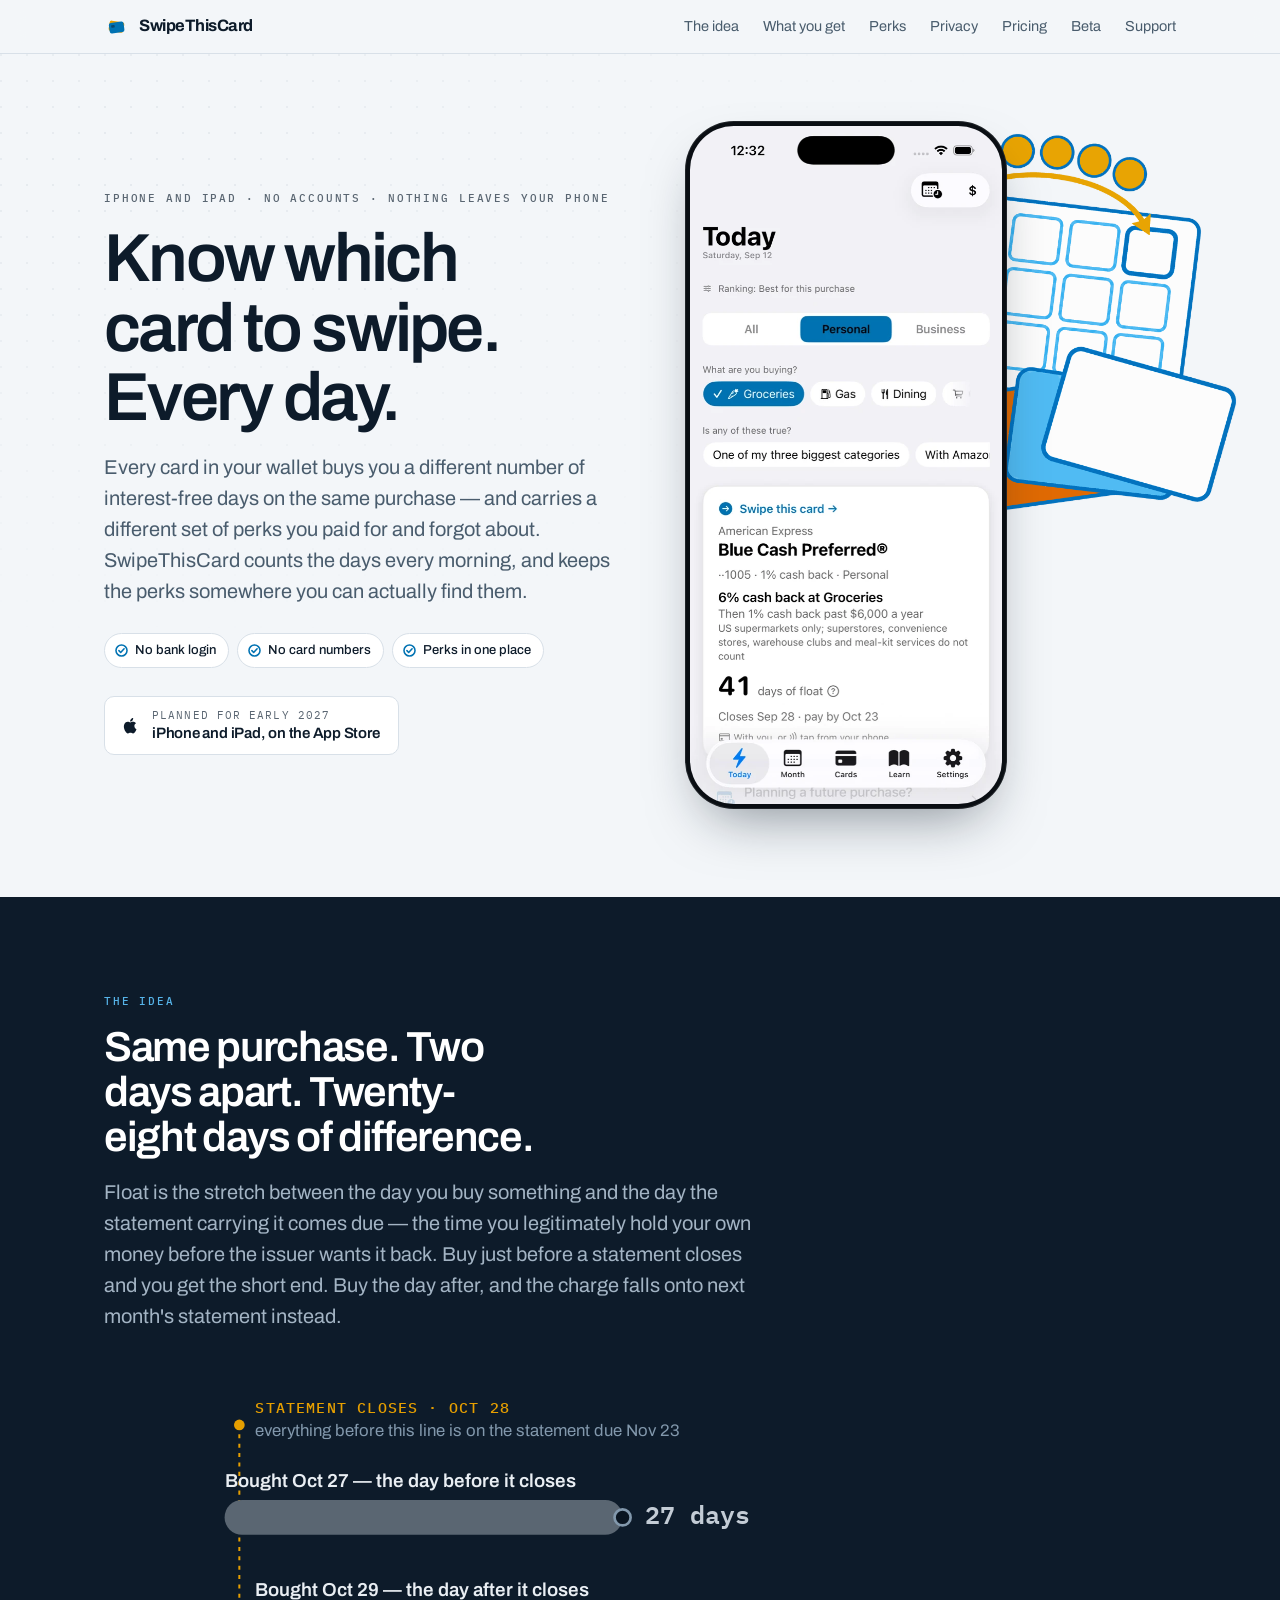
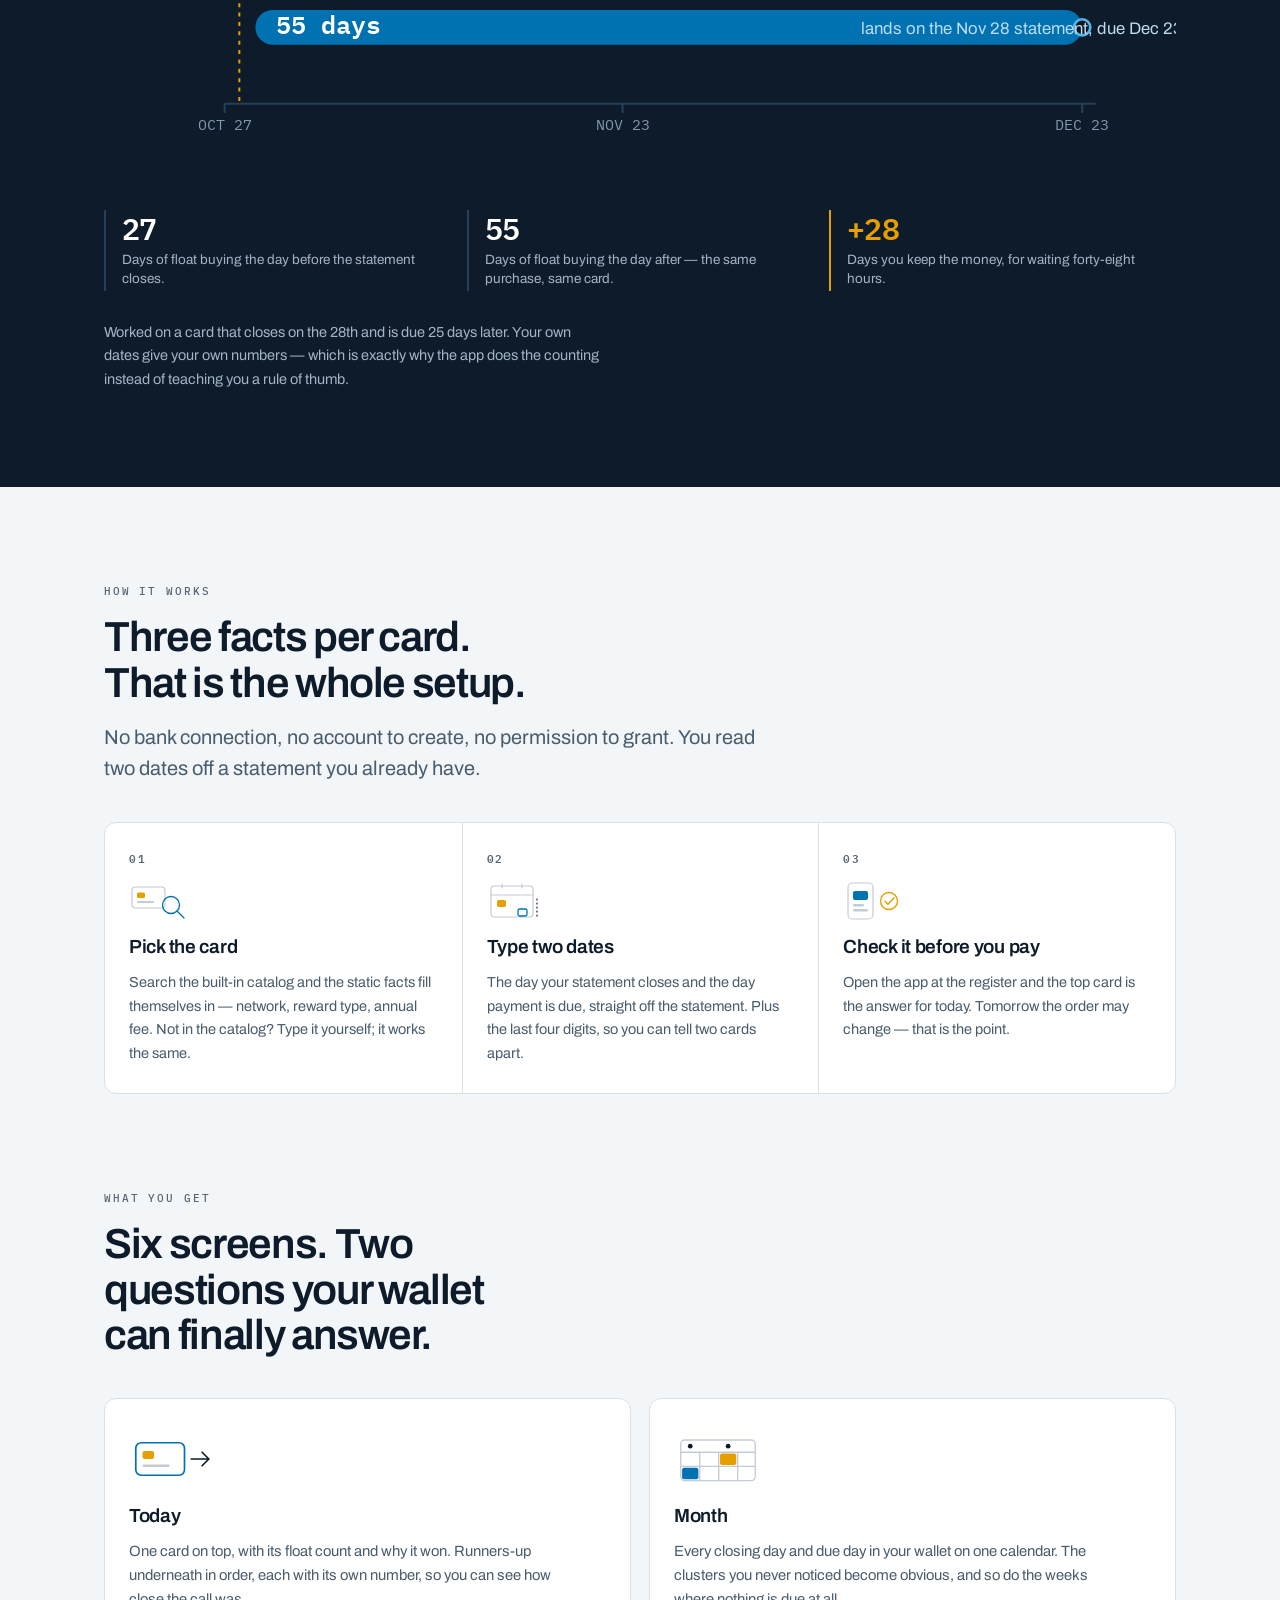
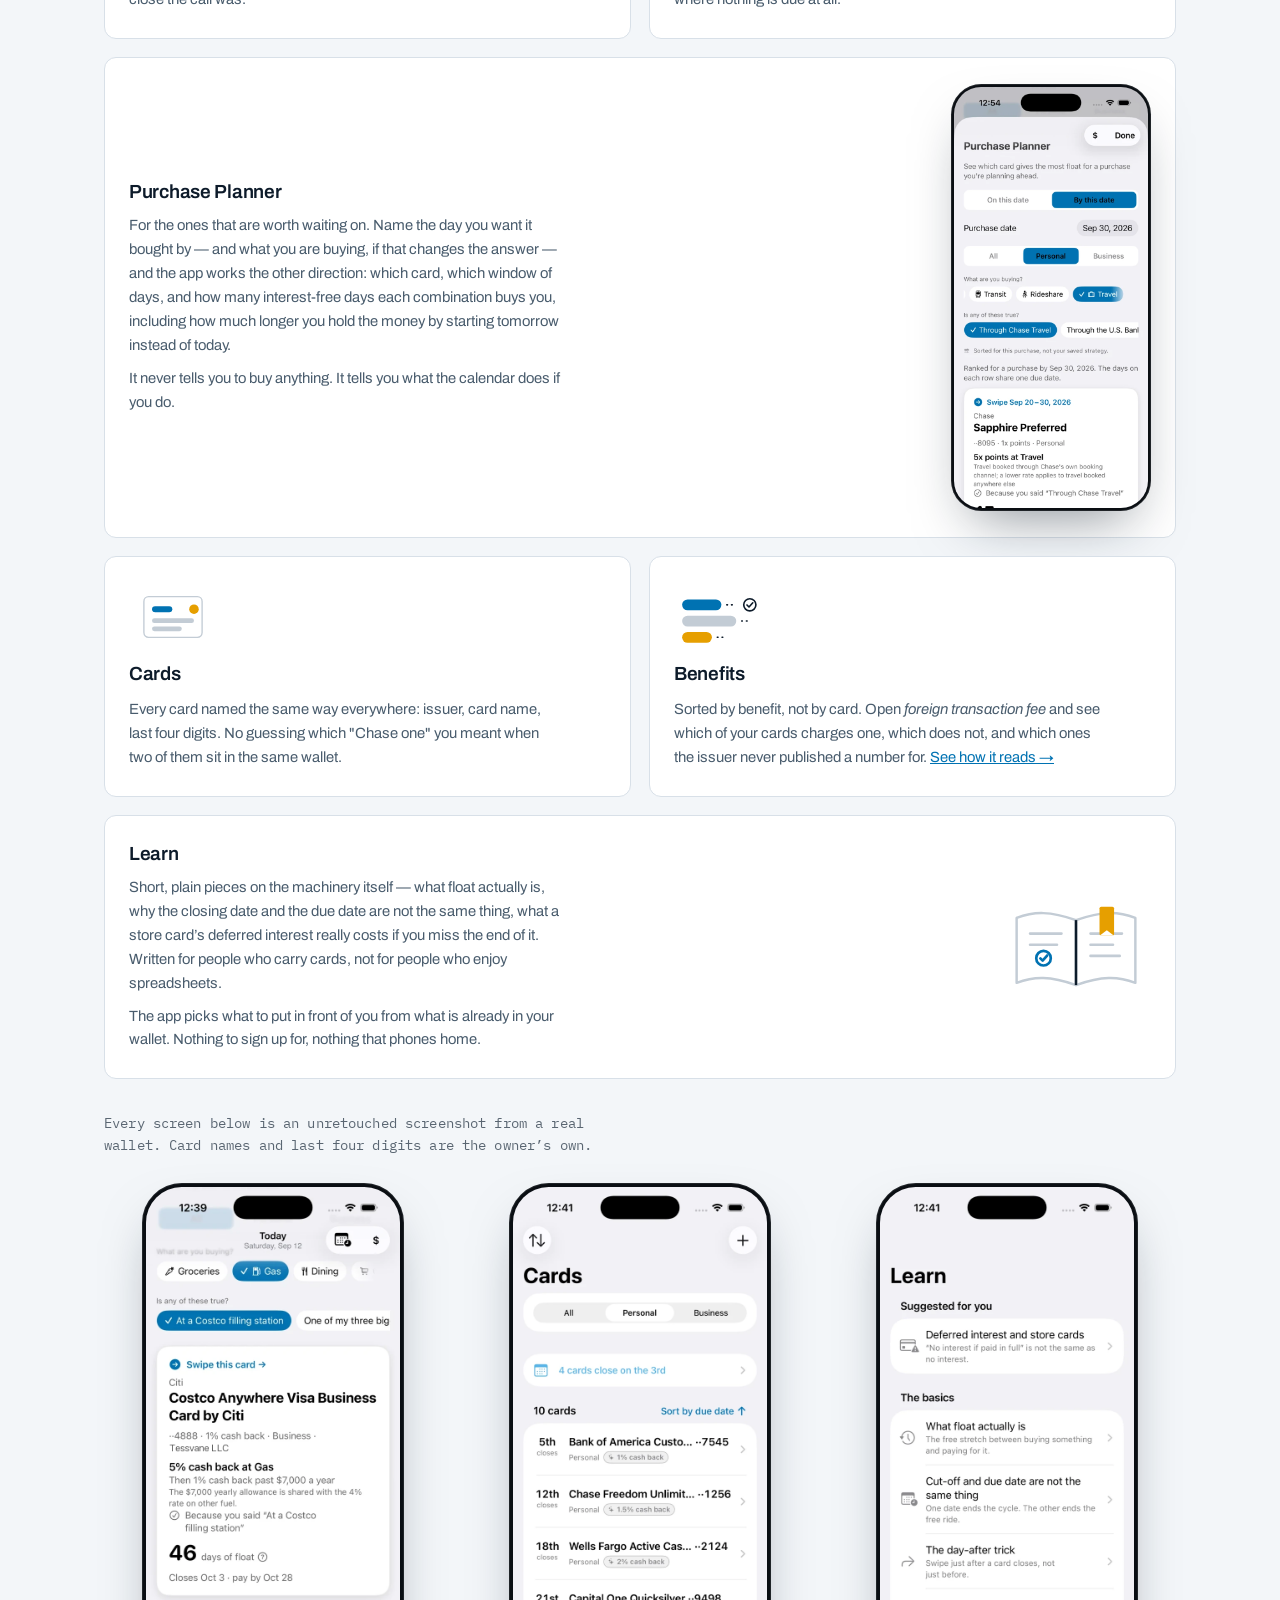
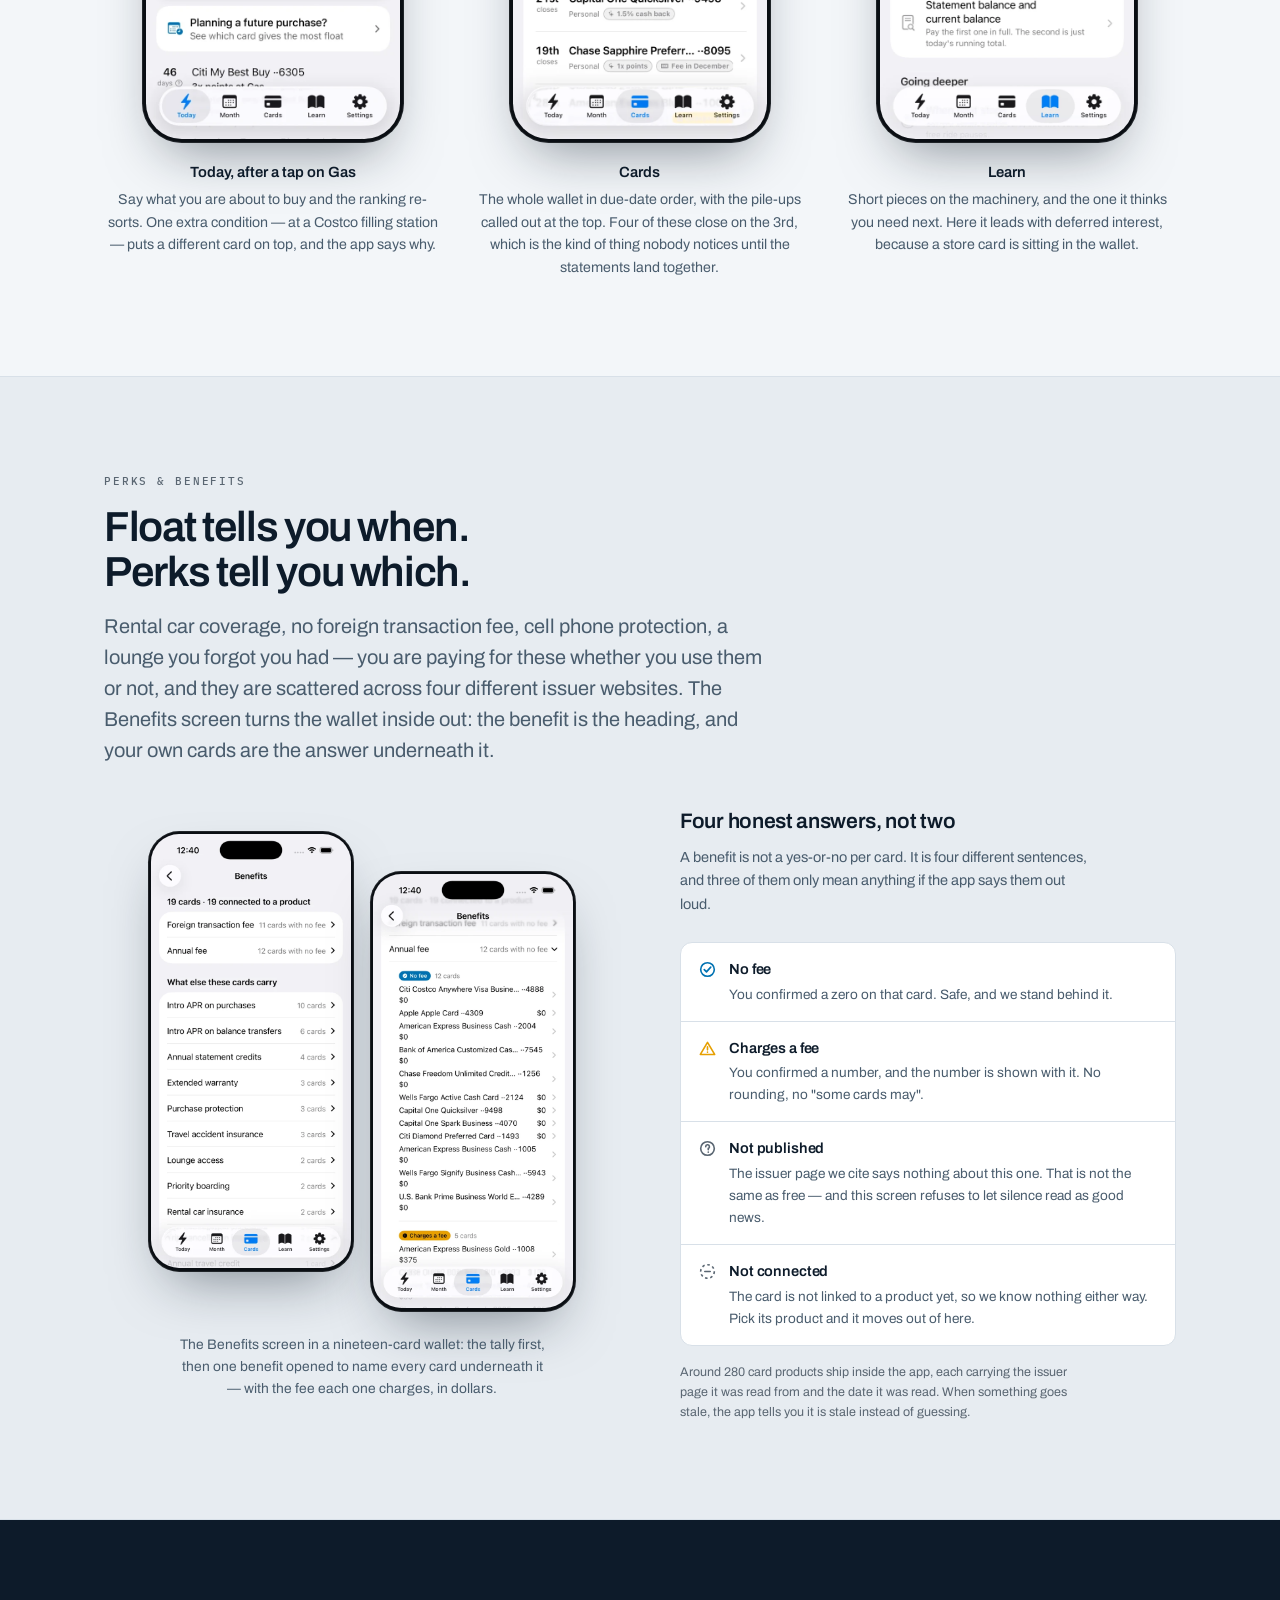
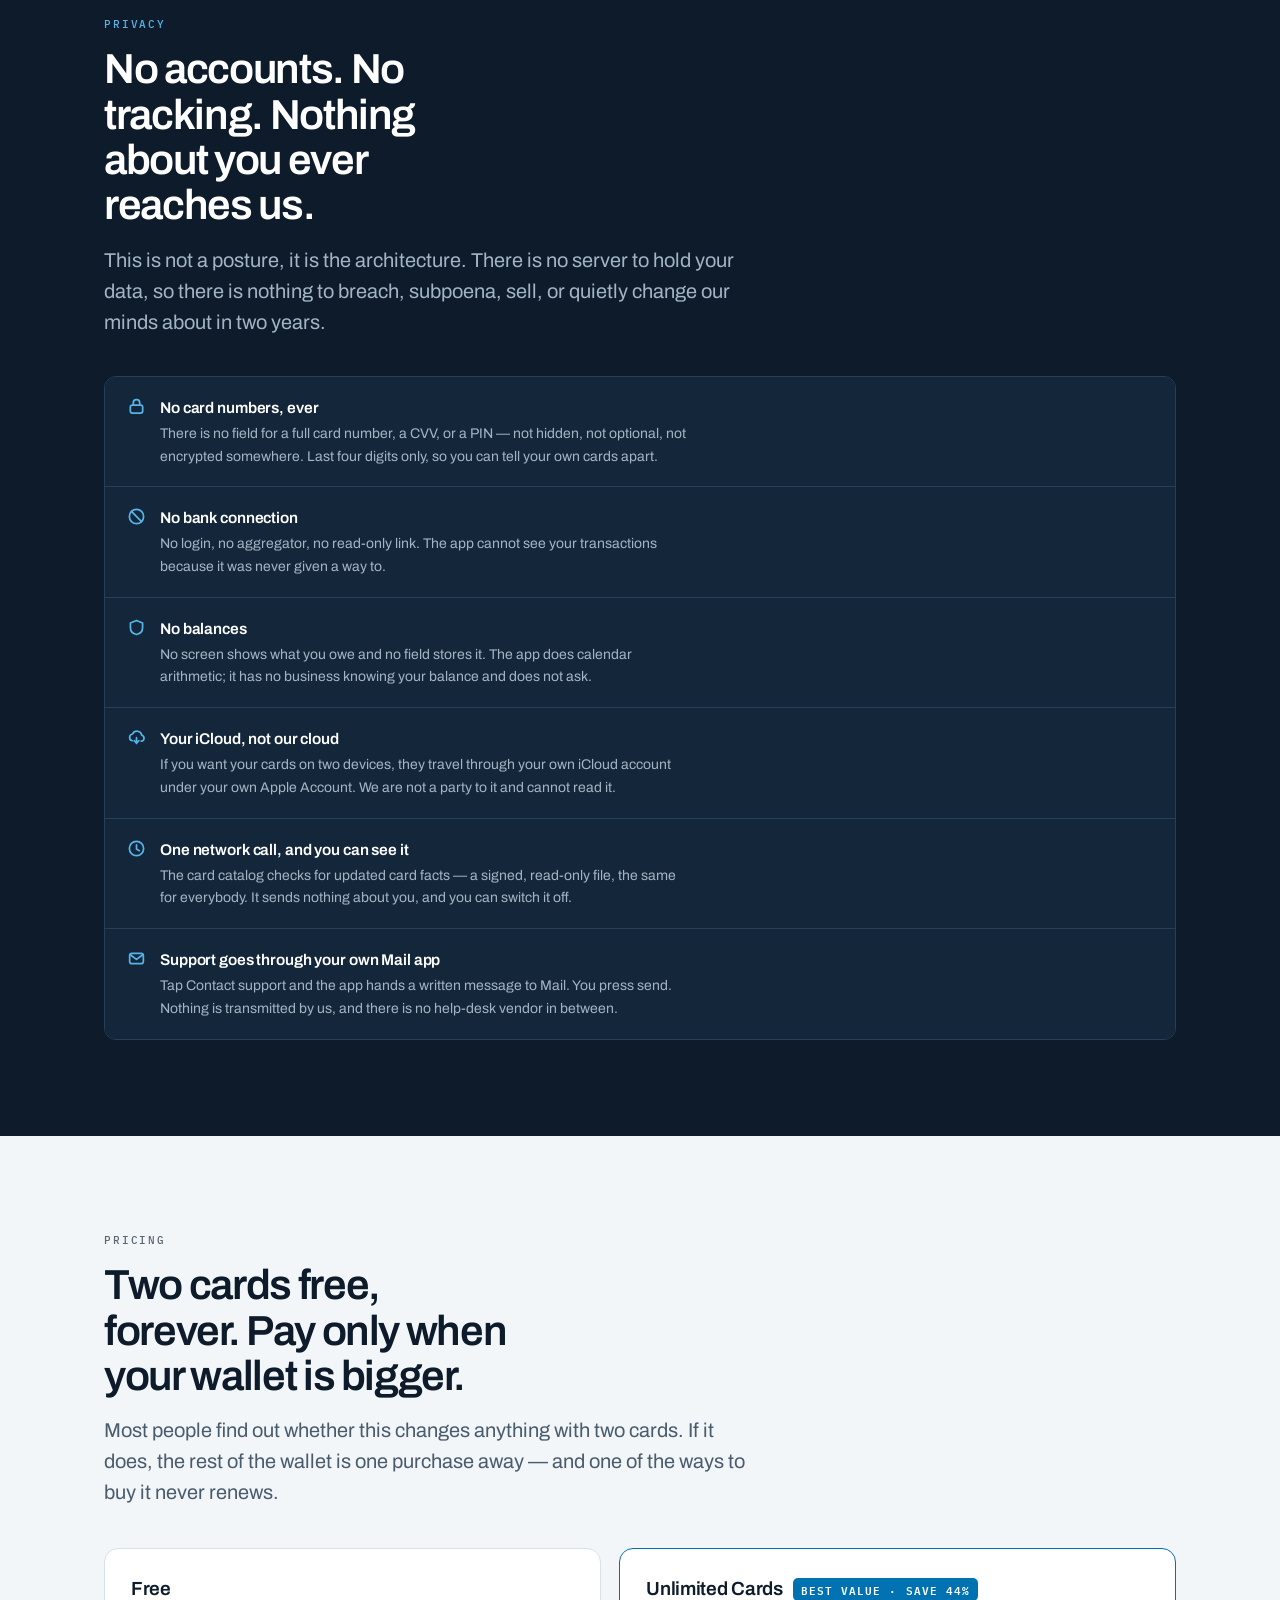
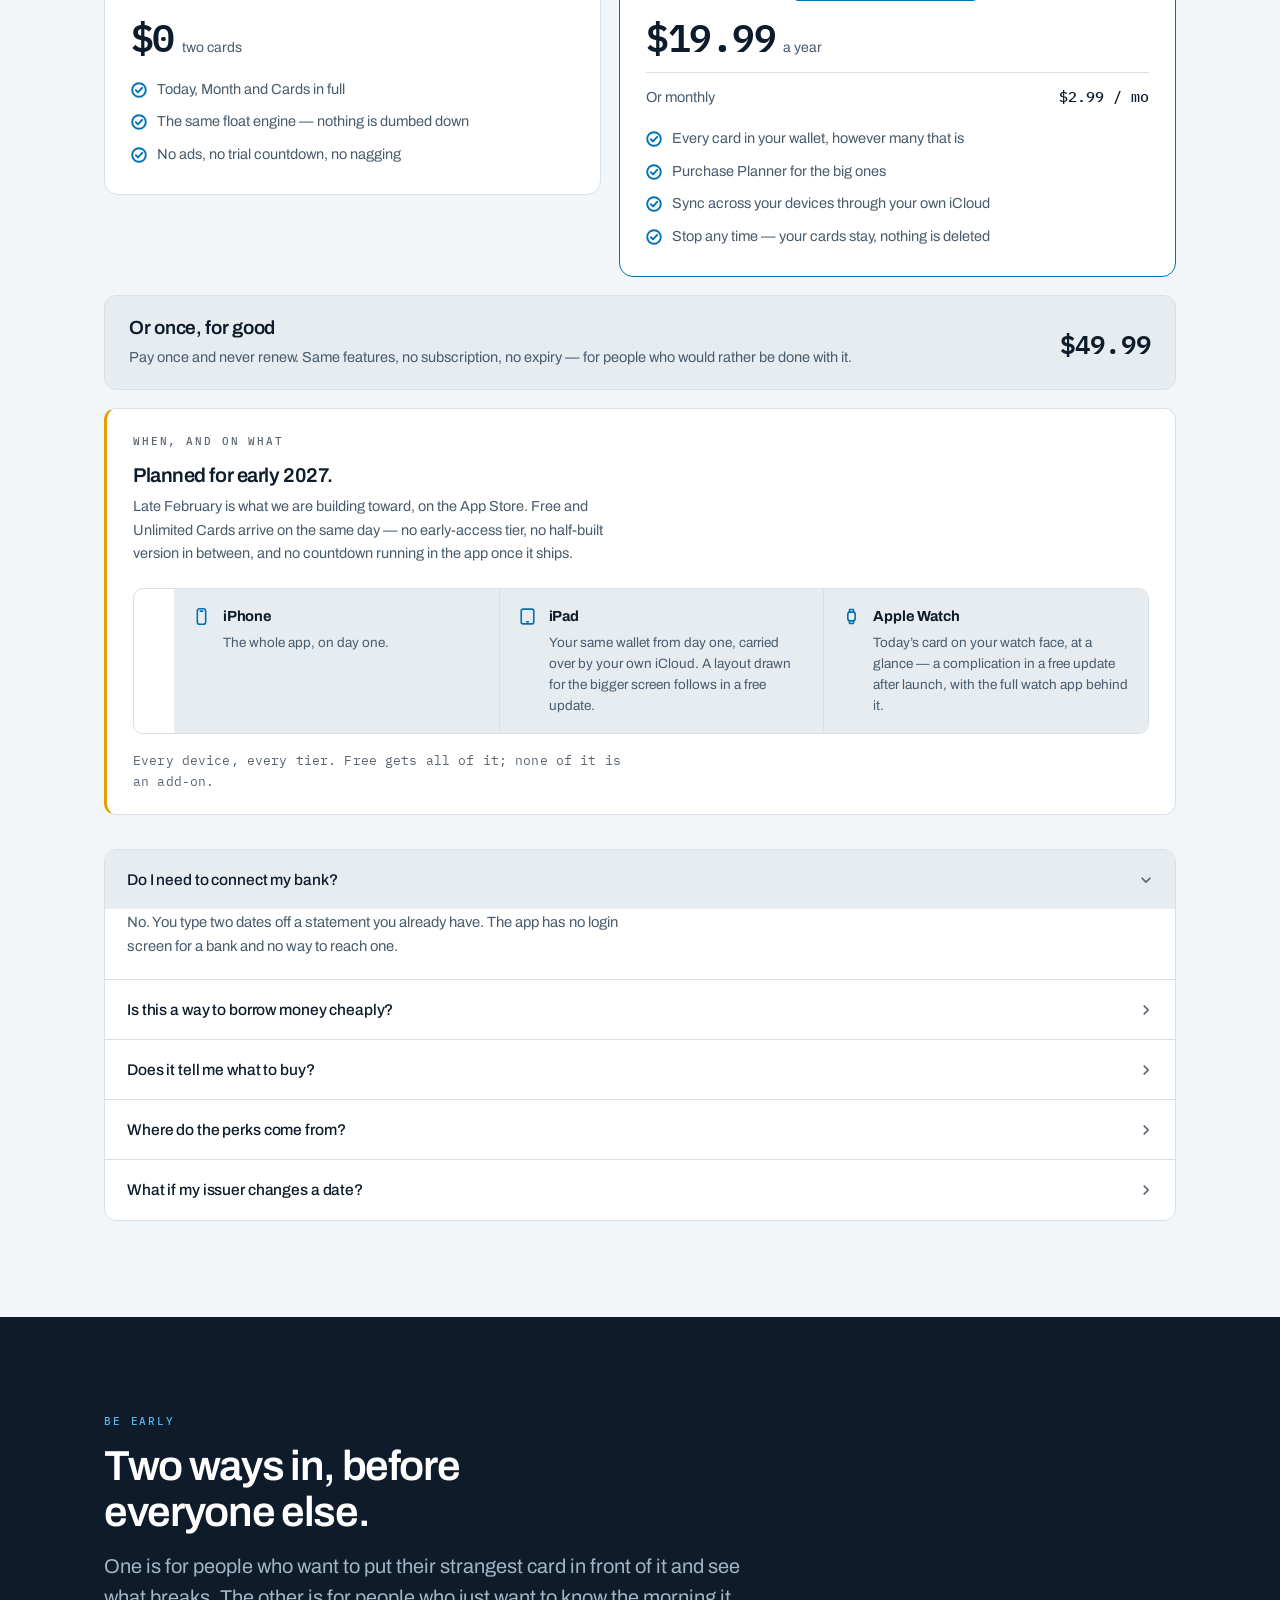
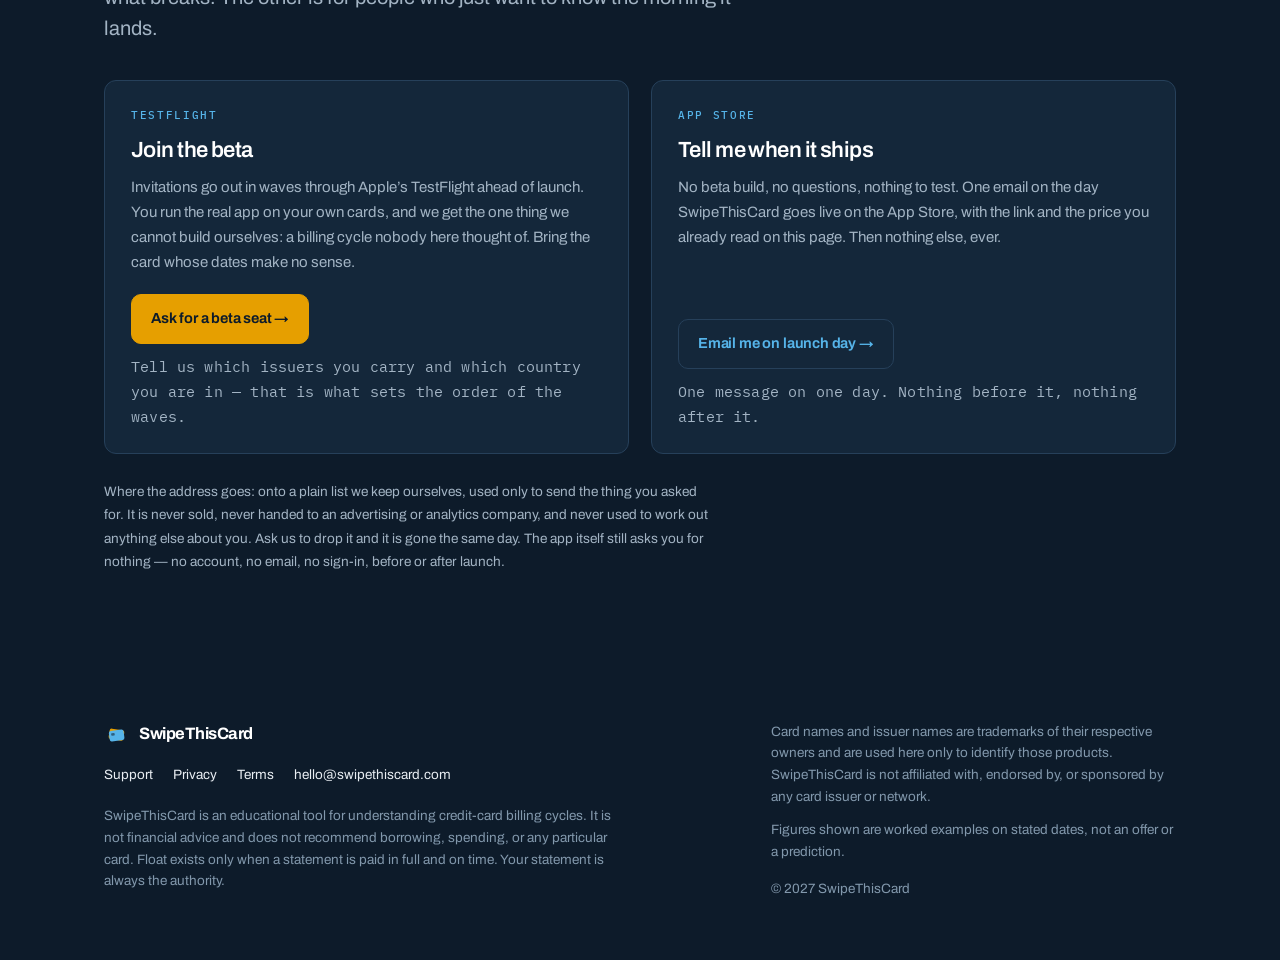
==== commit 3064e23f: "Redact business name in wallet showcase screenshot Replaces "Unique Shopping Square" with a fictiona" ====
--- a/index.html
+++ b/index.html
@@ -10,7 +10,11 @@
 <meta property="og:title" content="SwipeThisCard">
 <meta property="og:description" content="Know which card to swipe, every day. SwipeThisCard counts the interest-free days each card in your wallet buys you on a purchase — on-device, no bank login, no accounts.">
 <meta property="og:url" content="https://swipethiscard.com/">
+<meta property="og:image" content="https://swipethiscard.com/og-image.jpg">
+<meta property="og:image:width" content="1200">
+<meta property="og:image:height" content="630">
 <meta name="twitter:card" content="summary_large_image">
+<meta name="twitter:image" content="https://swipethiscard.com/og-image.jpg">
 <link rel="icon" href="/favicon.svg" type="image/svg+xml">
 <title>SwipeThisCard</title>
 <link rel="preconnect" href="https://fonts.googleapis.com">
@@ -484,7 +488,7 @@
   <p class="shots-note">Every screen below is an unretouched screenshot from a real wallet. Card names and last four digits are the owner&rsquo;s own.</p>
   <div class="shots">
     <figure class="shot-fig">
-      <div class="device"><img class="shot" src="[data-uri]" width="1206" height="2622" alt="The Today screen with the Gas category selected and the condition at a Costco filling station. The top card is the Costco Anywhere Visa Business Card by Citi, five percent cash back at gas, forty-six days of float, closing October 3 and payable by October 28." loading="lazy" decoding="async"></div>
+      <div class="device"><img class="shot" src="[data-uri]" width="1206" height="2622" alt="The Today screen with the Gas category selected and the condition at a Costco filling station. The top card is the Costco Anywhere Visa Business Card by Citi, five percent cash back at gas, forty-six days of float, closing October 3 and payable by October 28." loading="lazy" decoding="async"></div>
       <figcaption><b>Today, after a tap on Gas</b>Say what you are about to buy and the ranking re-sorts. One extra condition &mdash; at a Costco filling station &mdash; puts a different card on top, and the app says why.</figcaption>
     </figure>
     <figure class="shot-fig">
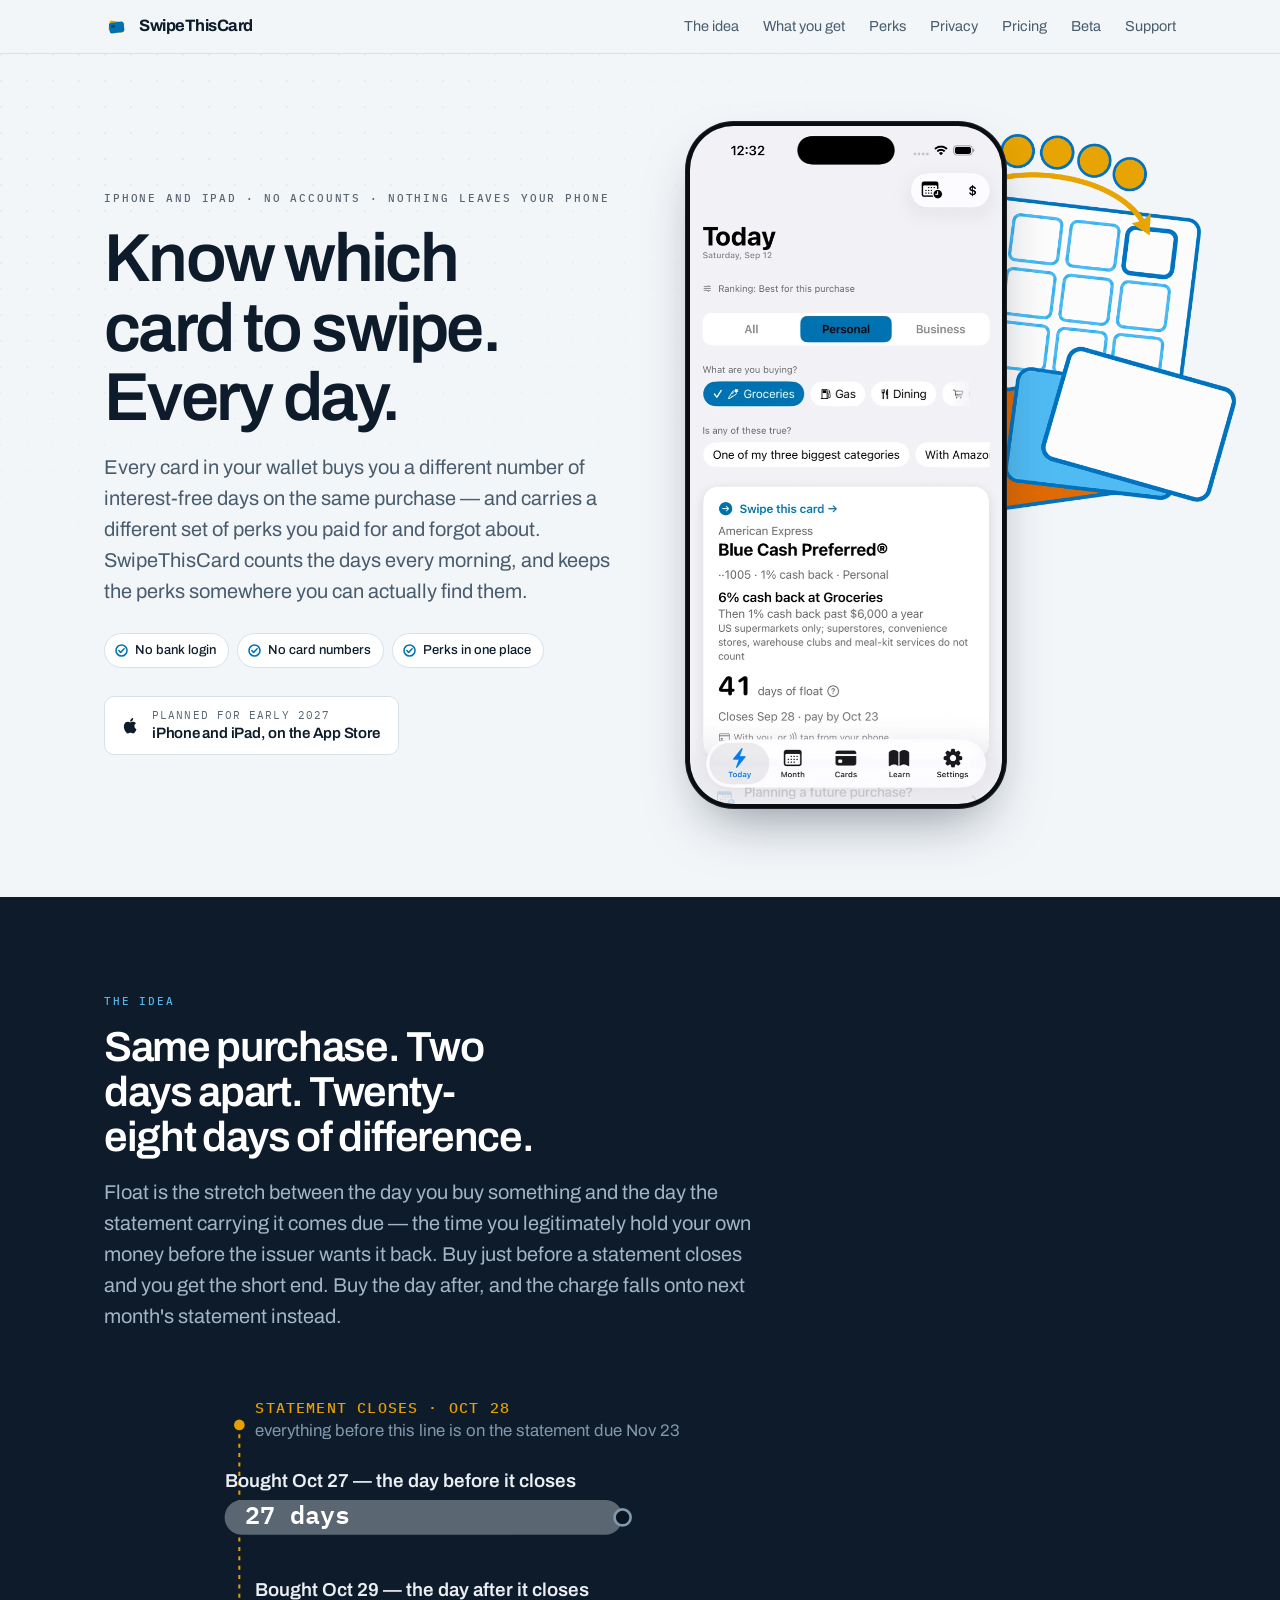
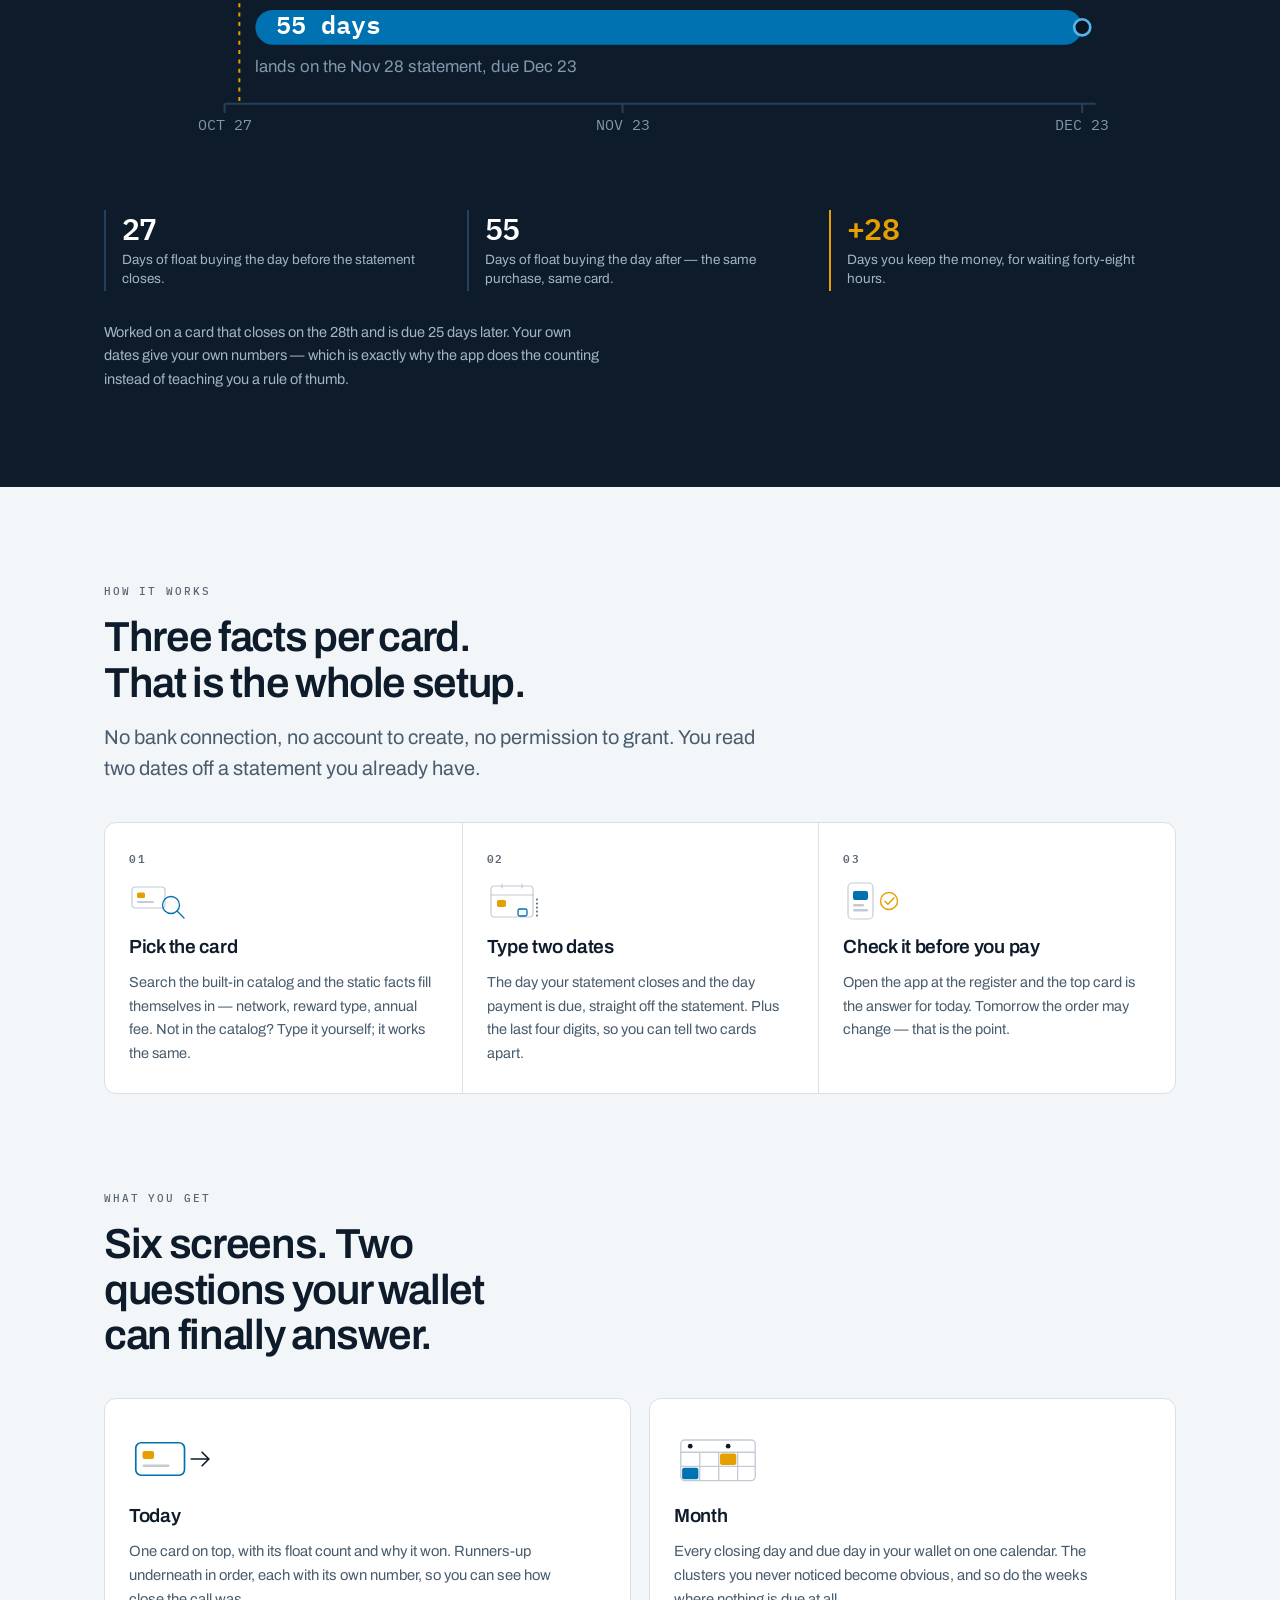
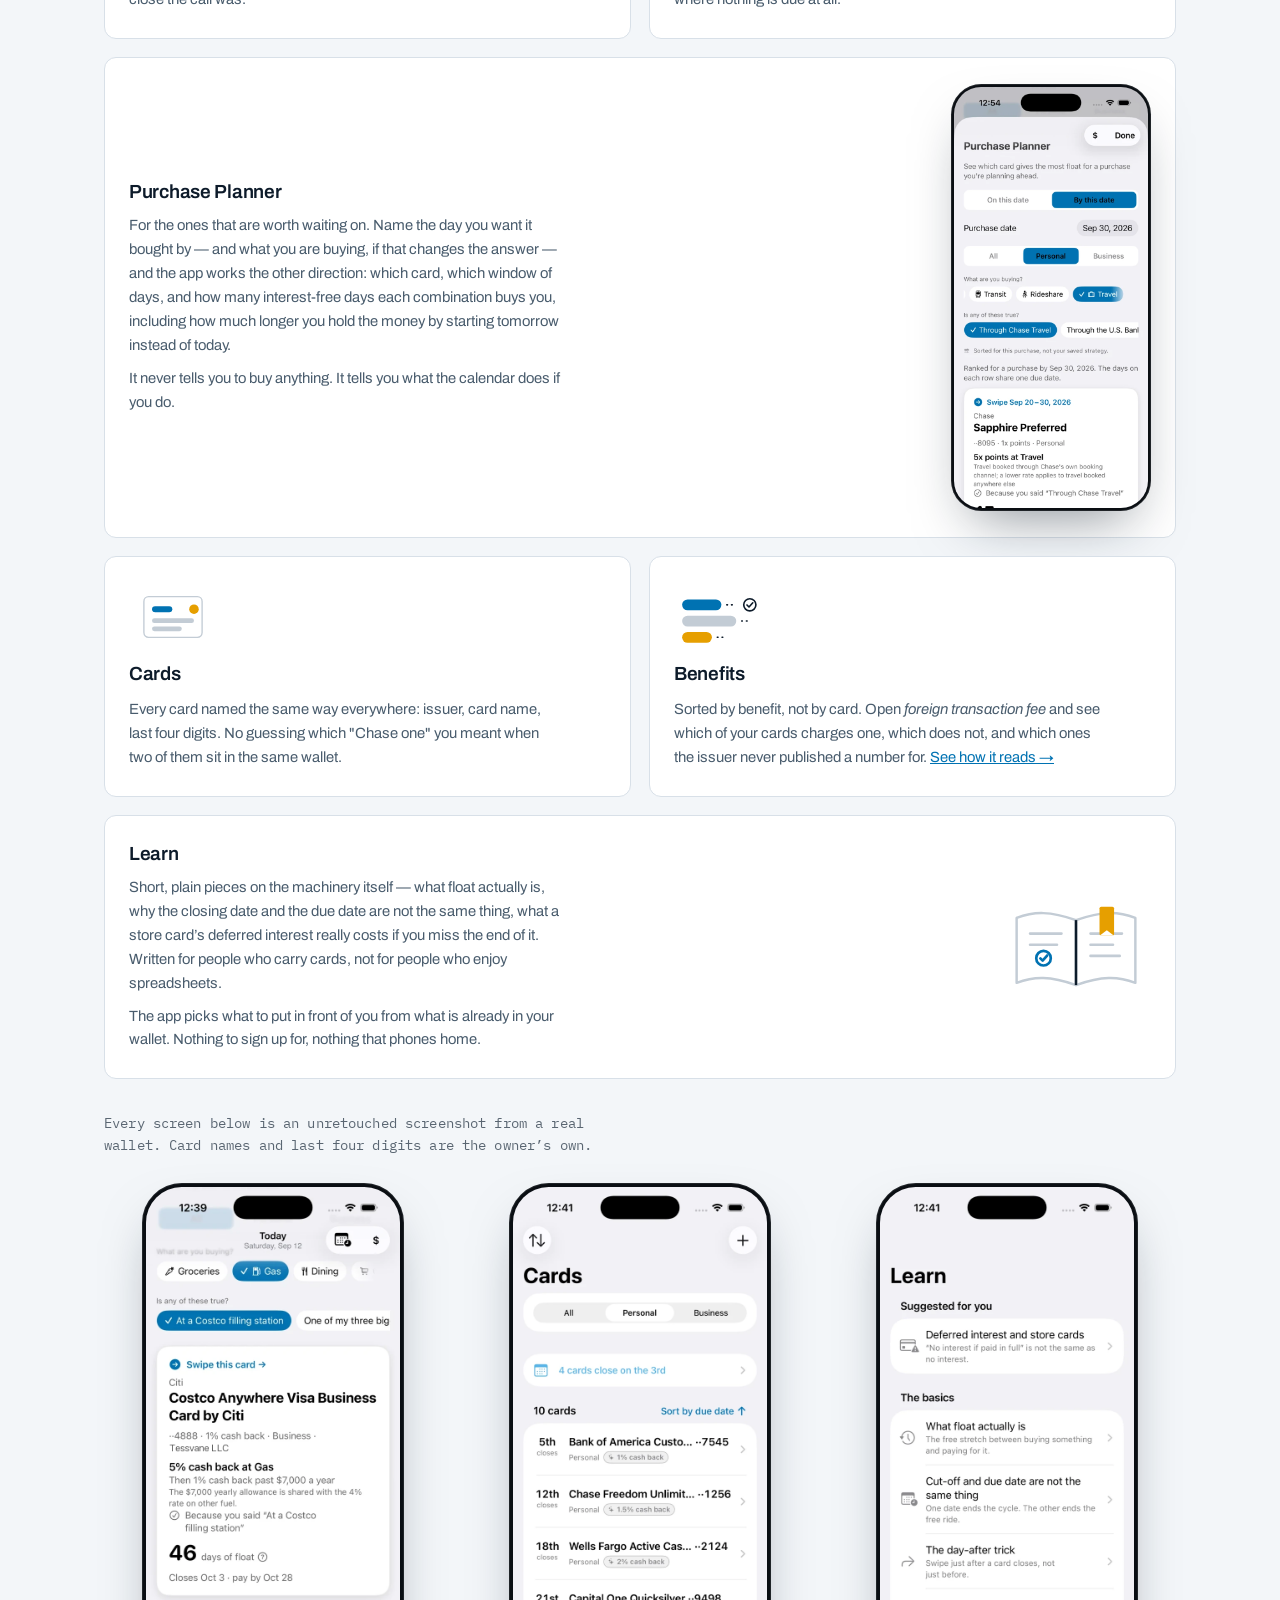
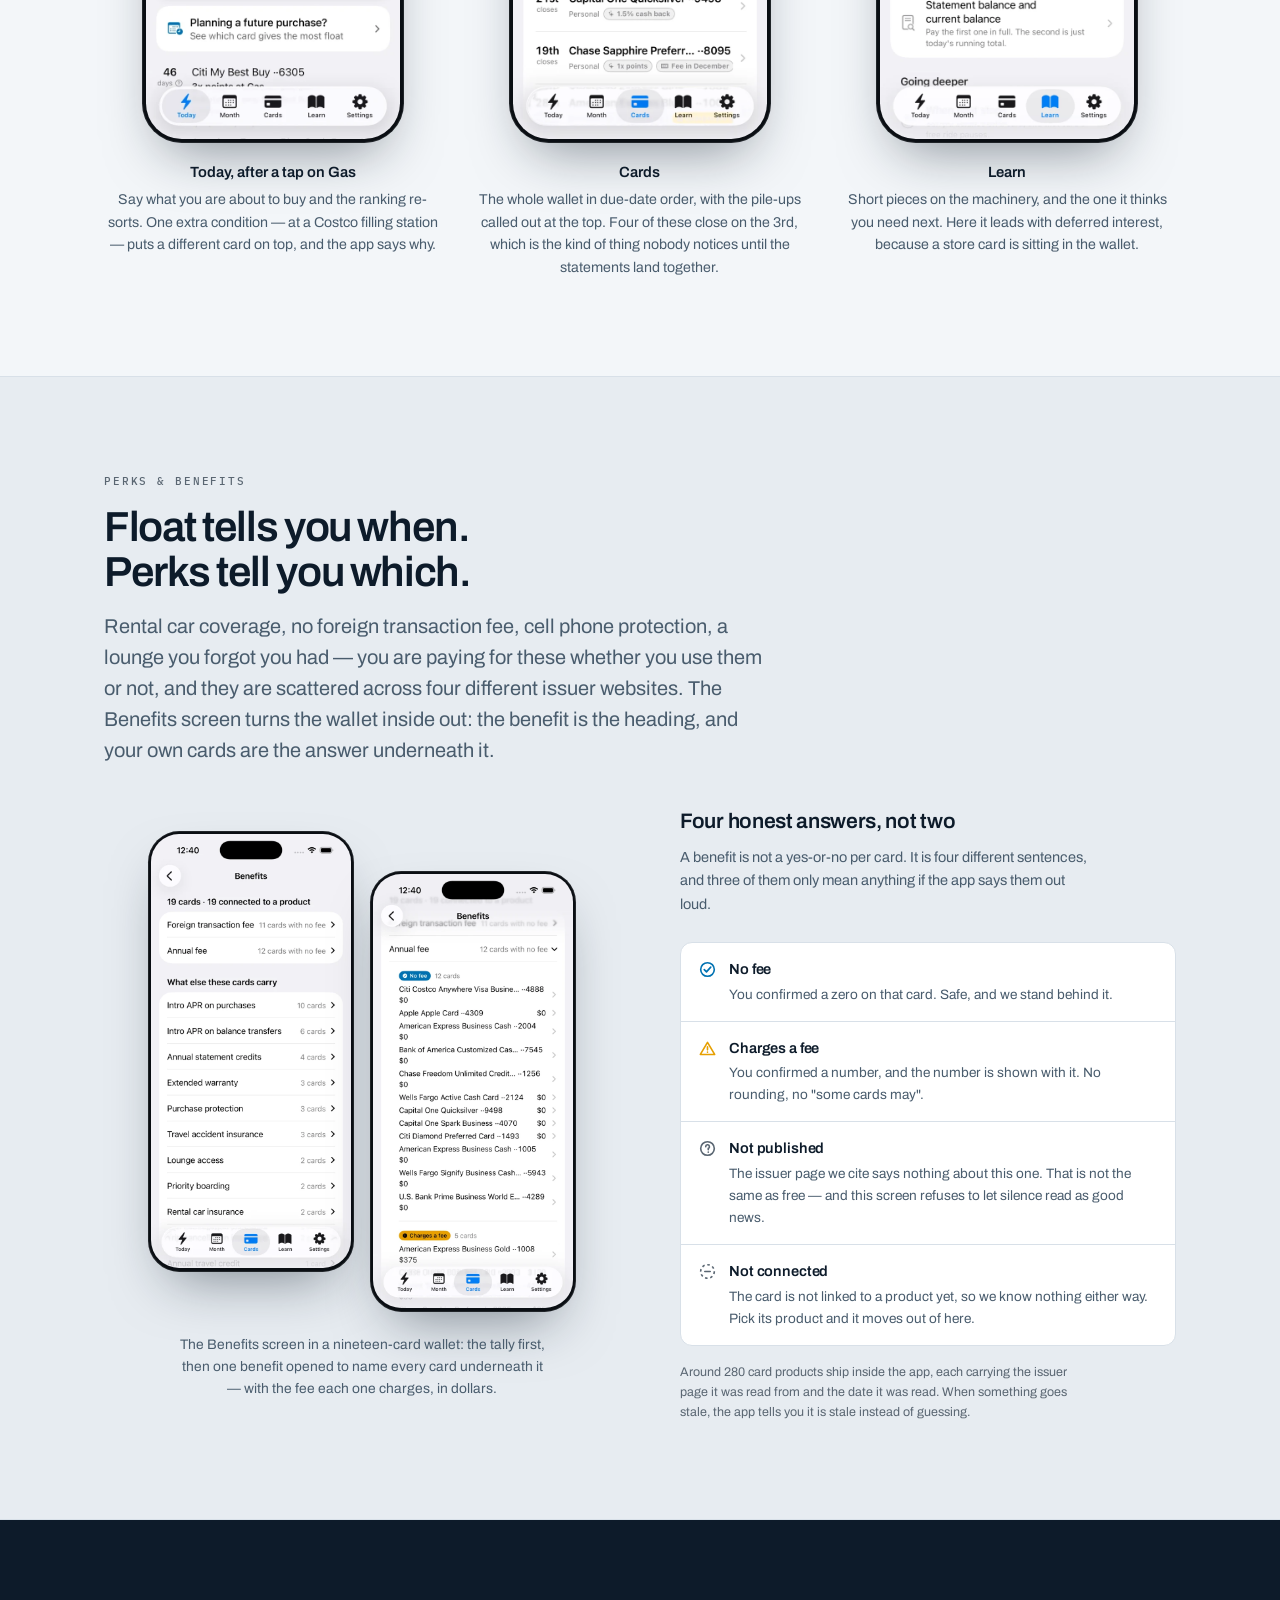
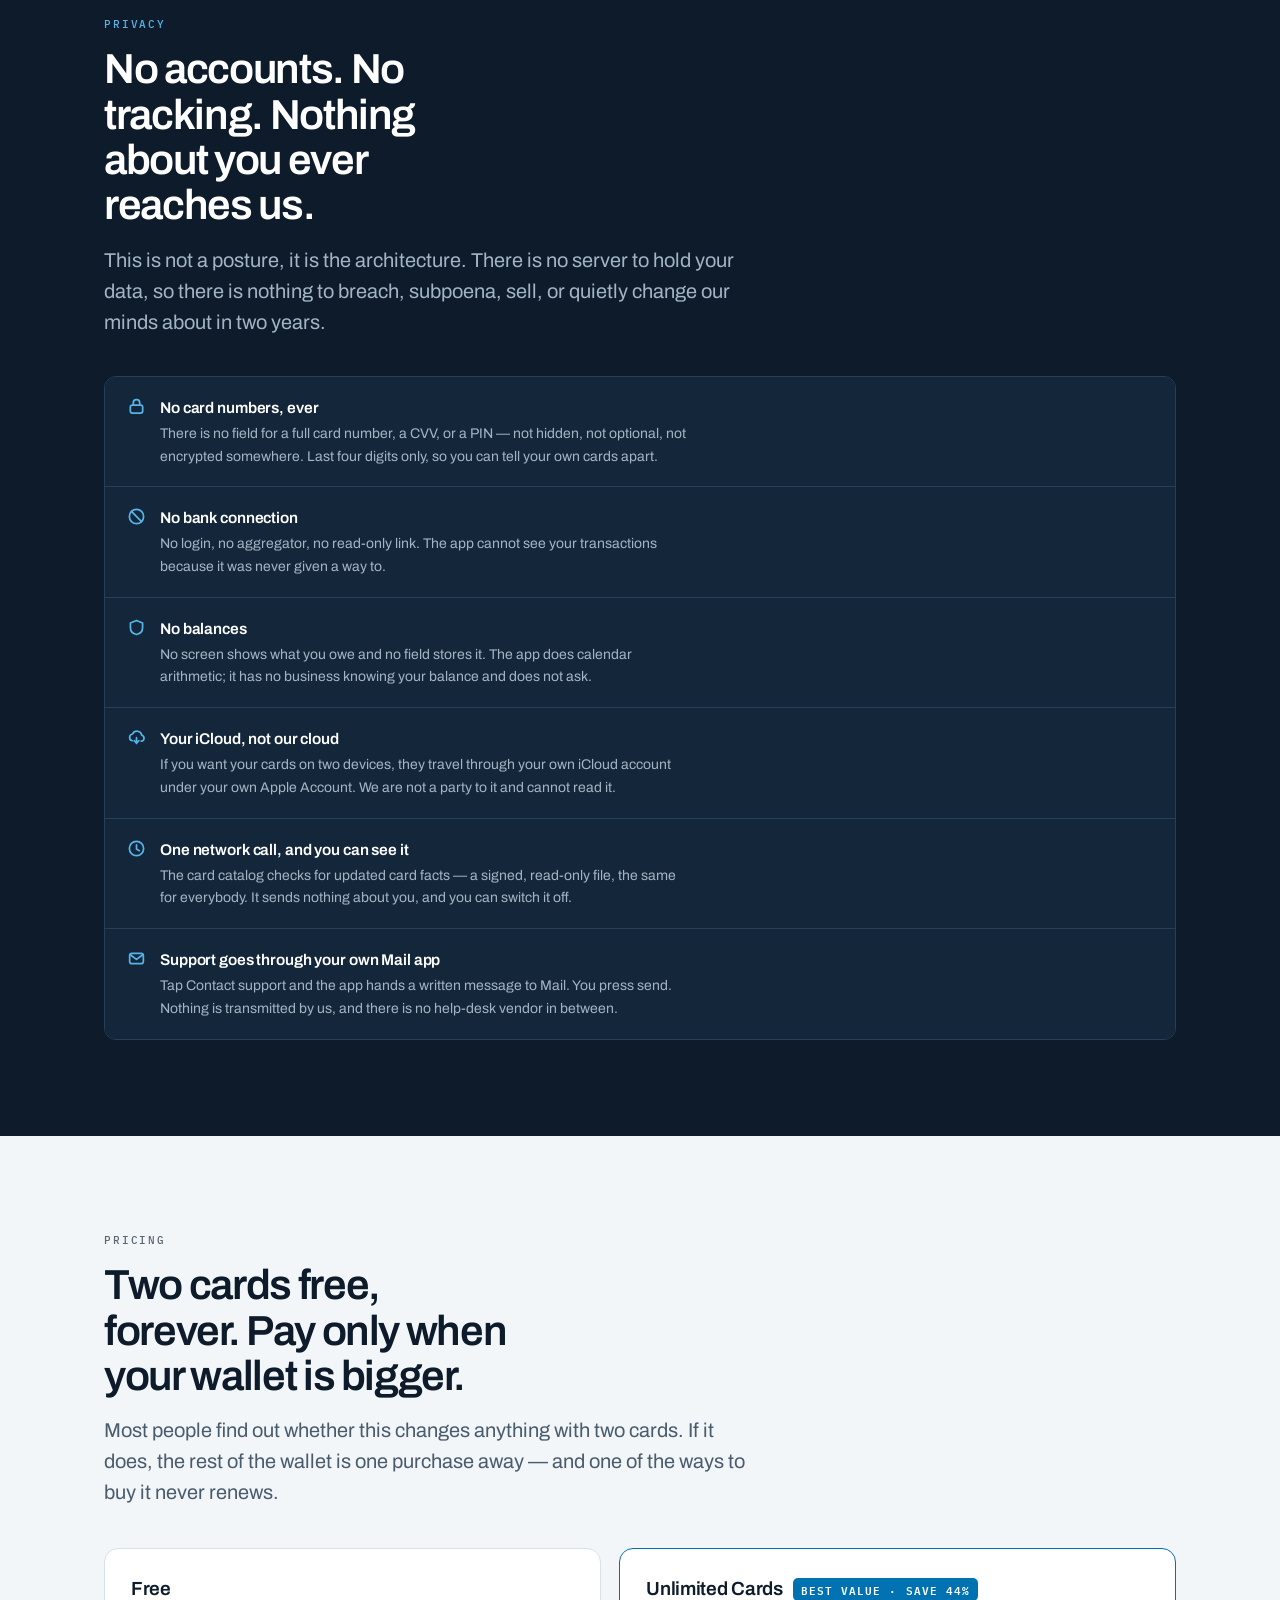
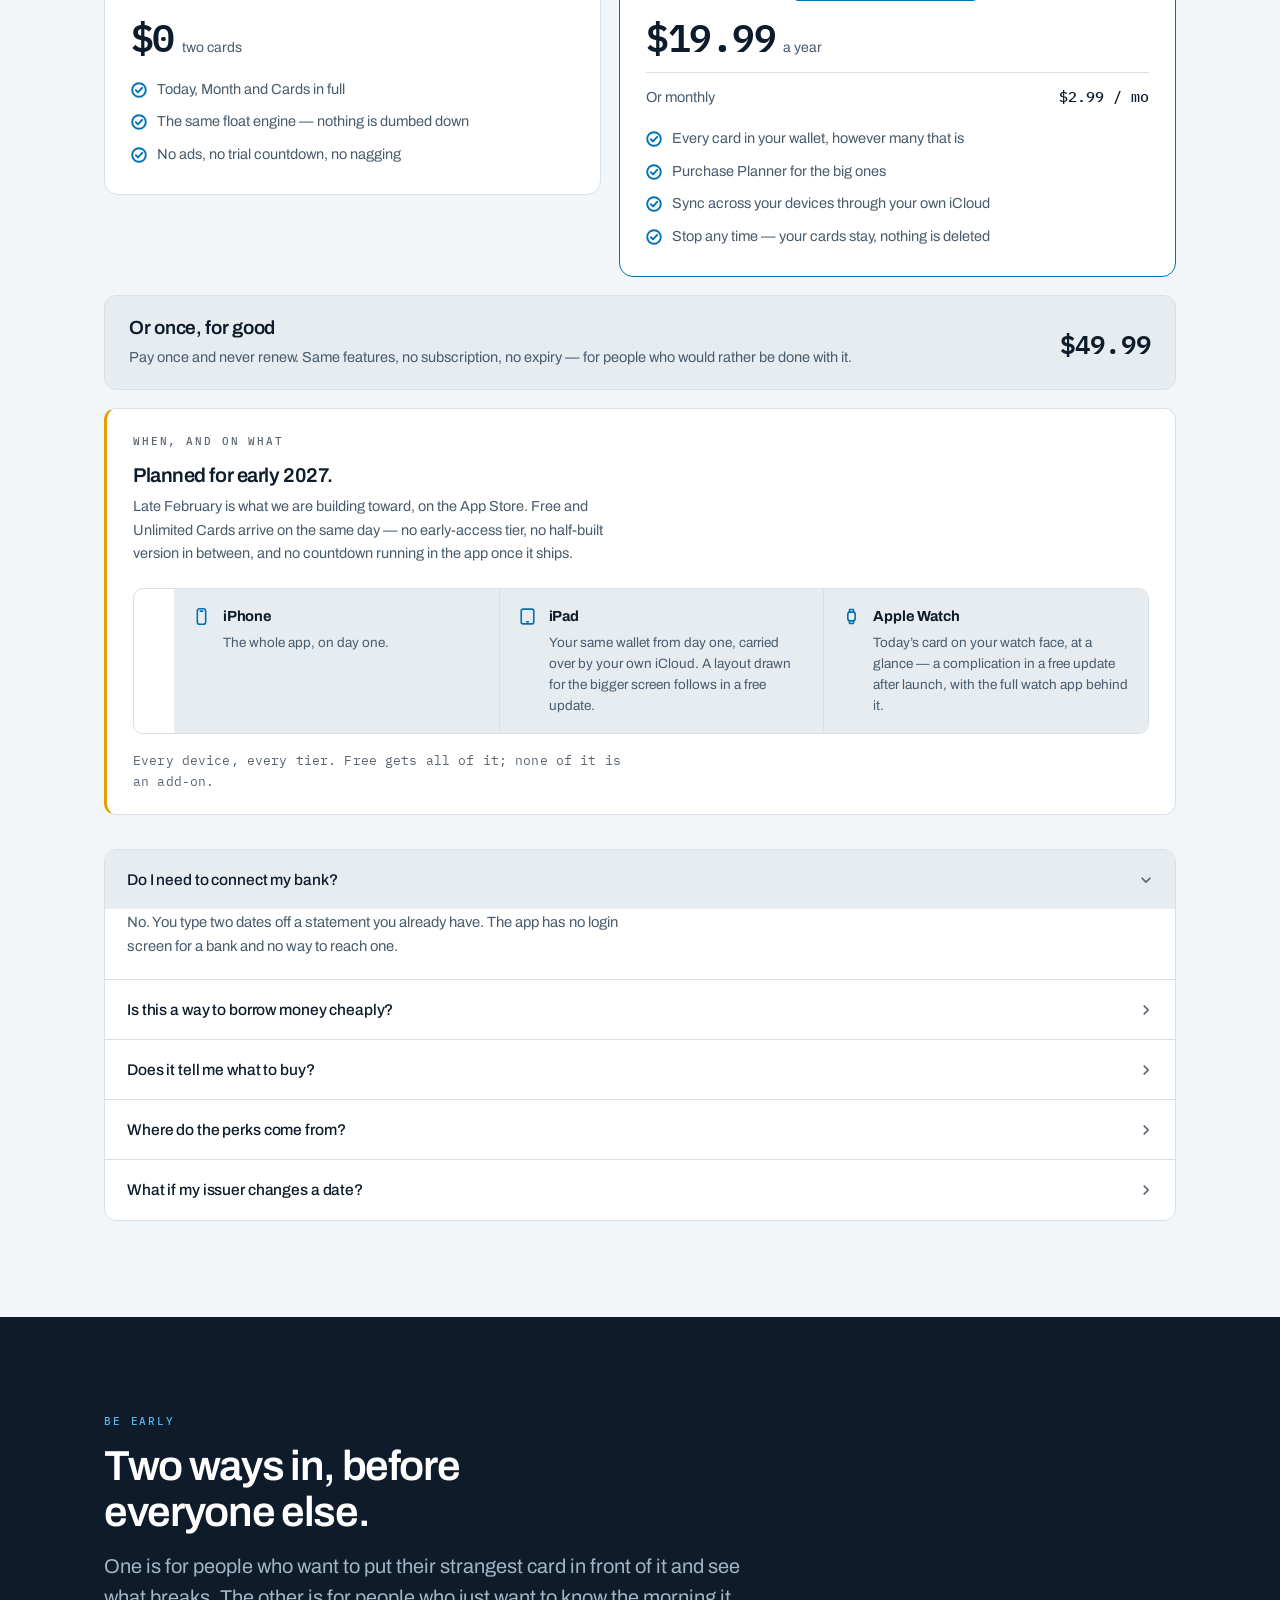
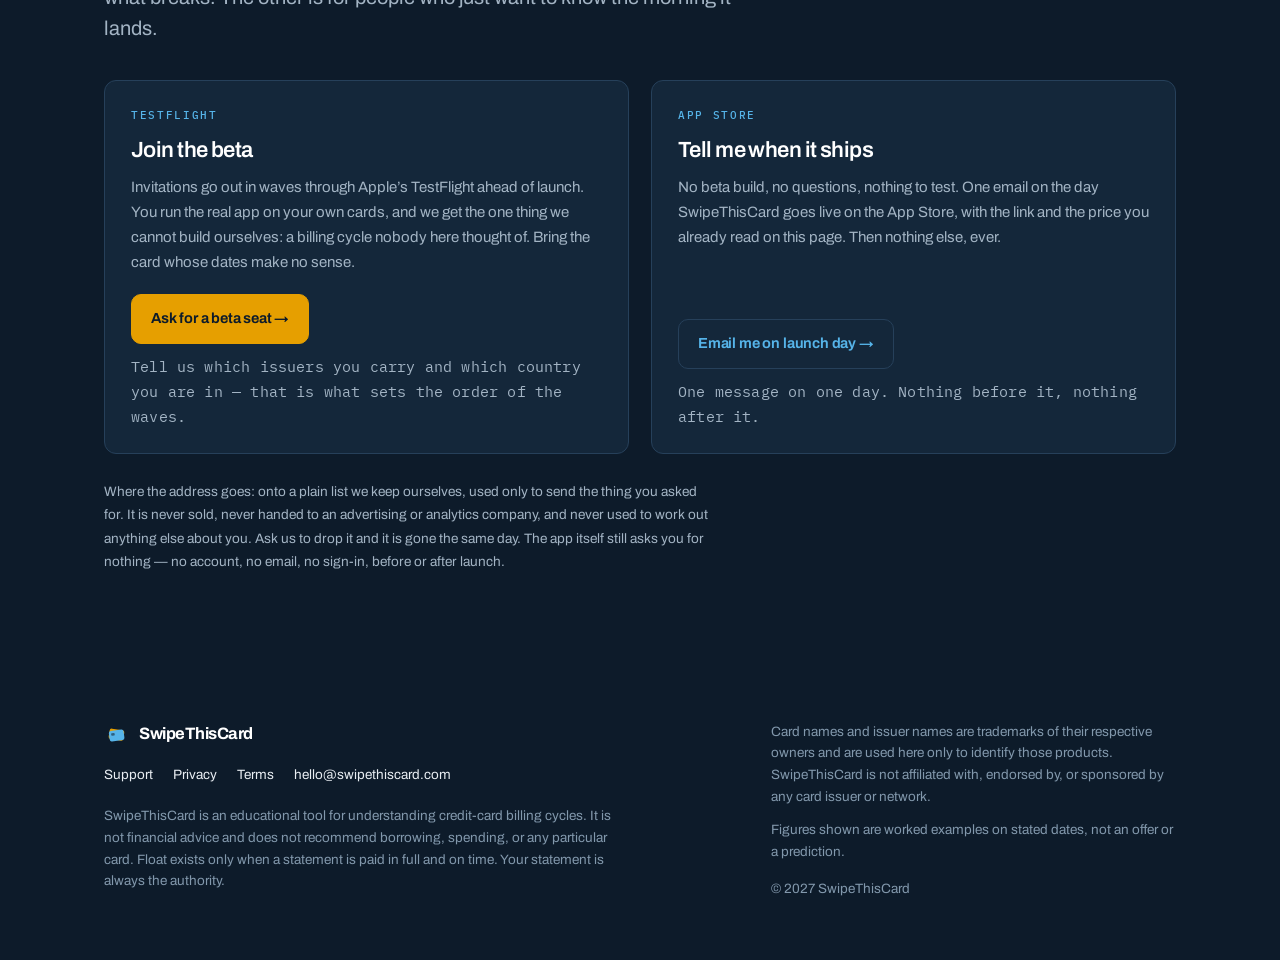
==== commit a6283d70: "Fix float diagram: reposition caption, unify duration label placement Move the "lands on Nov 28 stat" ====
--- a/index.html
+++ b/index.html
@@ -339,14 +339,14 @@
       <text x="90" y="90" font-family="Archivo, sans-serif" font-size="14" font-weight="600" fill="#E9EEF3">Bought Oct 27 — the day before it closes</text>
       <rect x="90" y="100" width="297" height="26" rx="13" fill="#5A6672"/>
       <circle cx="387" cy="113" r="6" fill="#0A1521" stroke="#8298AC" stroke-width="2"/>
-      <text x="404" y="118" font-family="IBM Plex Mono, monospace" font-size="19" font-weight="600" fill="#C3CCD5">27 days</text>
+      <text x="105" y="118" font-family="IBM Plex Mono, monospace" font-size="19" font-weight="600" fill="#FFFFFF">27 days</text>
 
       <!-- row B -->
       <text x="113" y="172" font-family="Archivo, sans-serif" font-size="14" font-weight="600" fill="#E9EEF3">Bought Oct 29 — the day after it closes</text>
       <rect x="113" y="182" width="617" height="26" rx="13" fill="#0072B2"/>
       <circle cx="730" cy="195" r="6" fill="#0A1521" stroke="#56B4E9" stroke-width="2"/>
       <text x="128" y="200" font-family="IBM Plex Mono, monospace" font-size="19" font-weight="600" fill="#FFFFFF">55 days</text>
-      <text x="565" y="200" font-family="Archivo, sans-serif" font-size="12.5" fill="#BDDCEF">lands on the Nov 28 statement, due Dec 23</text>
+      <text x="113" y="228" font-family="Archivo, sans-serif" font-size="12.5" fill="#8298AC">lands on the Nov 28 statement, due Dec 23</text>
     </svg>
   </div>
 
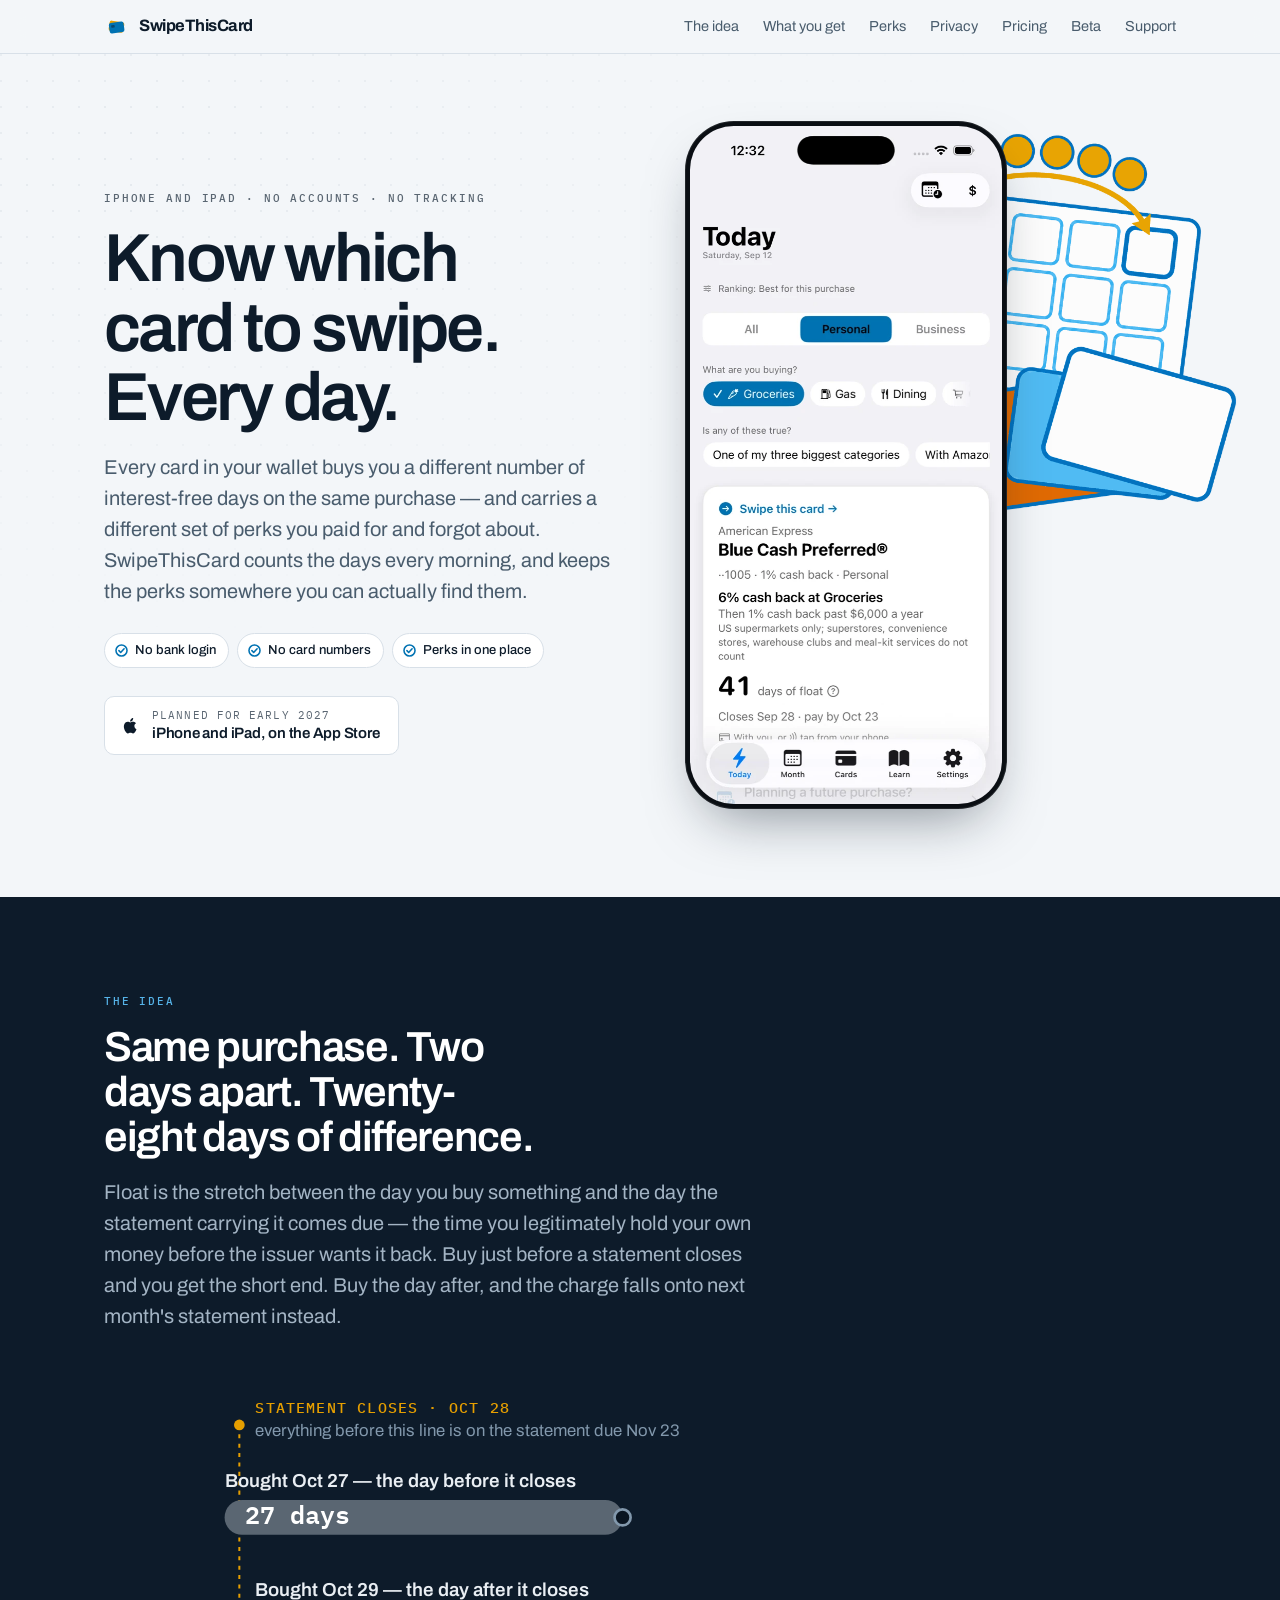
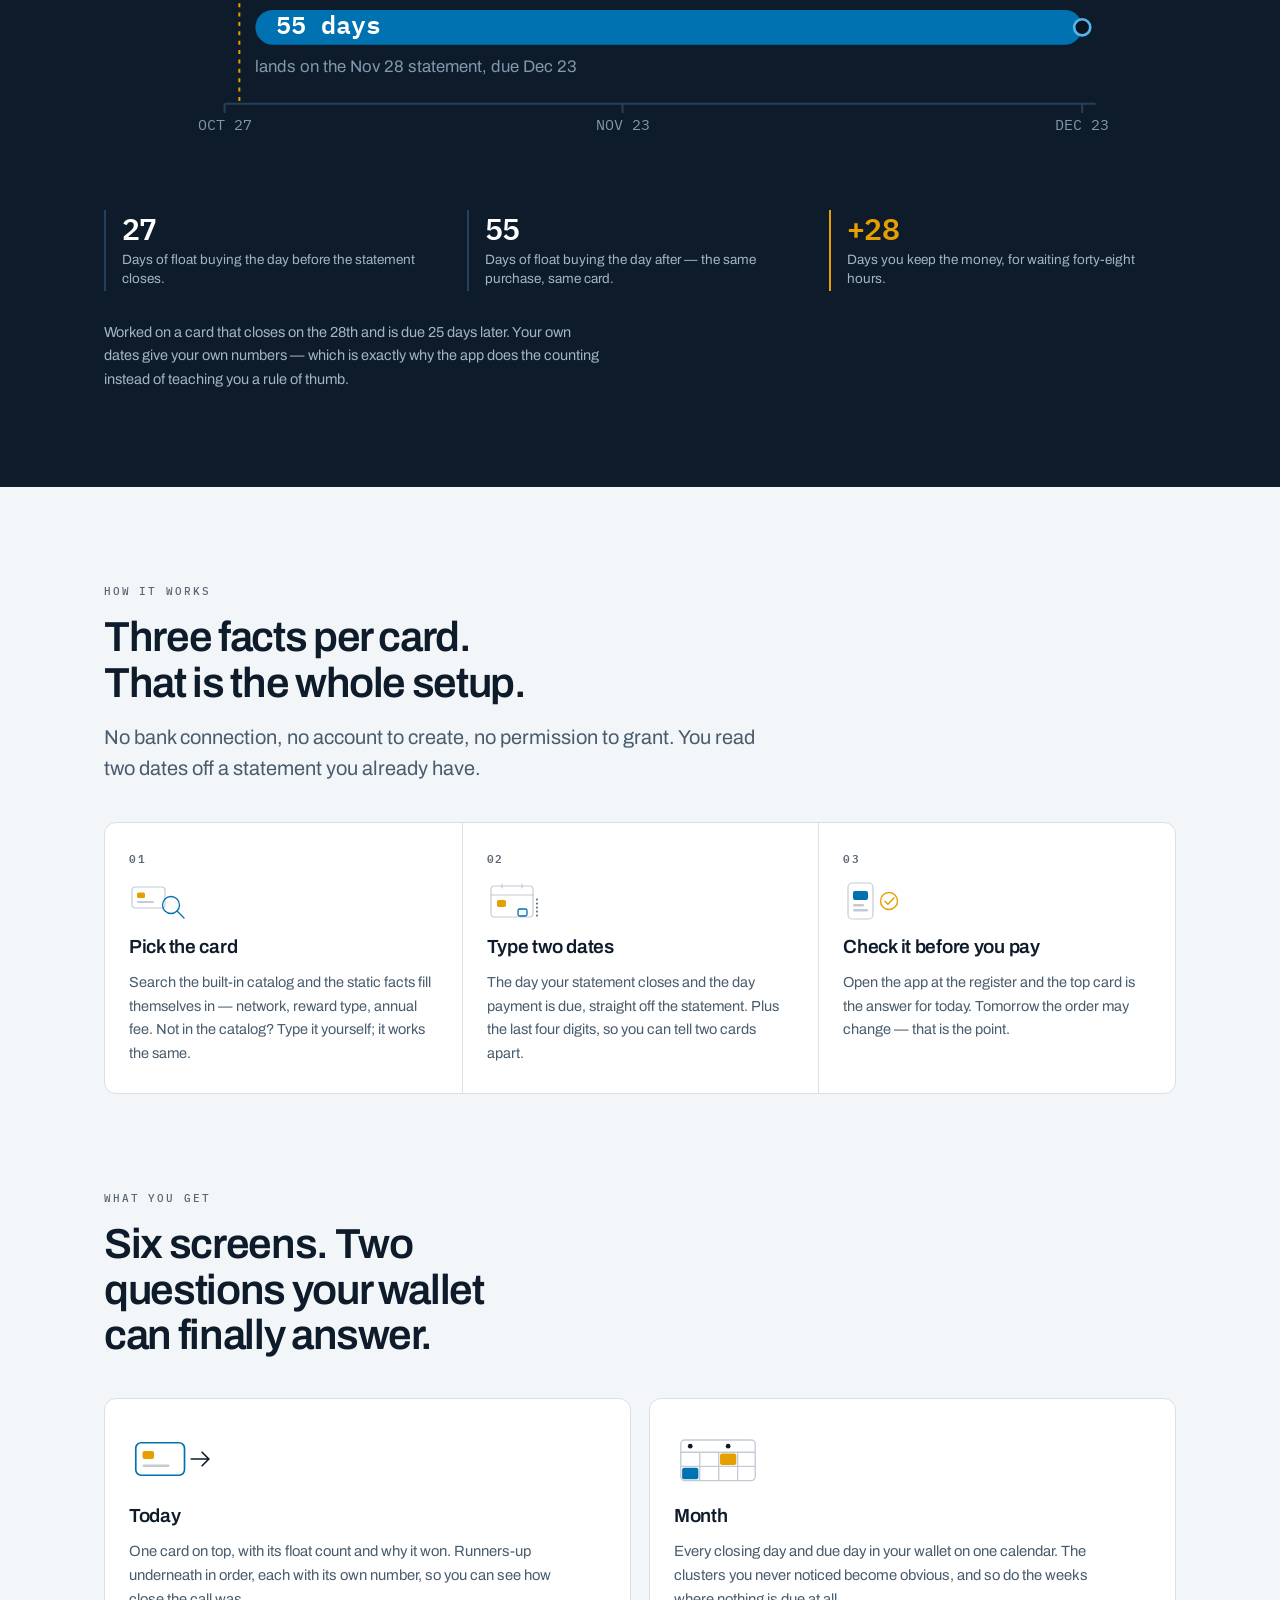
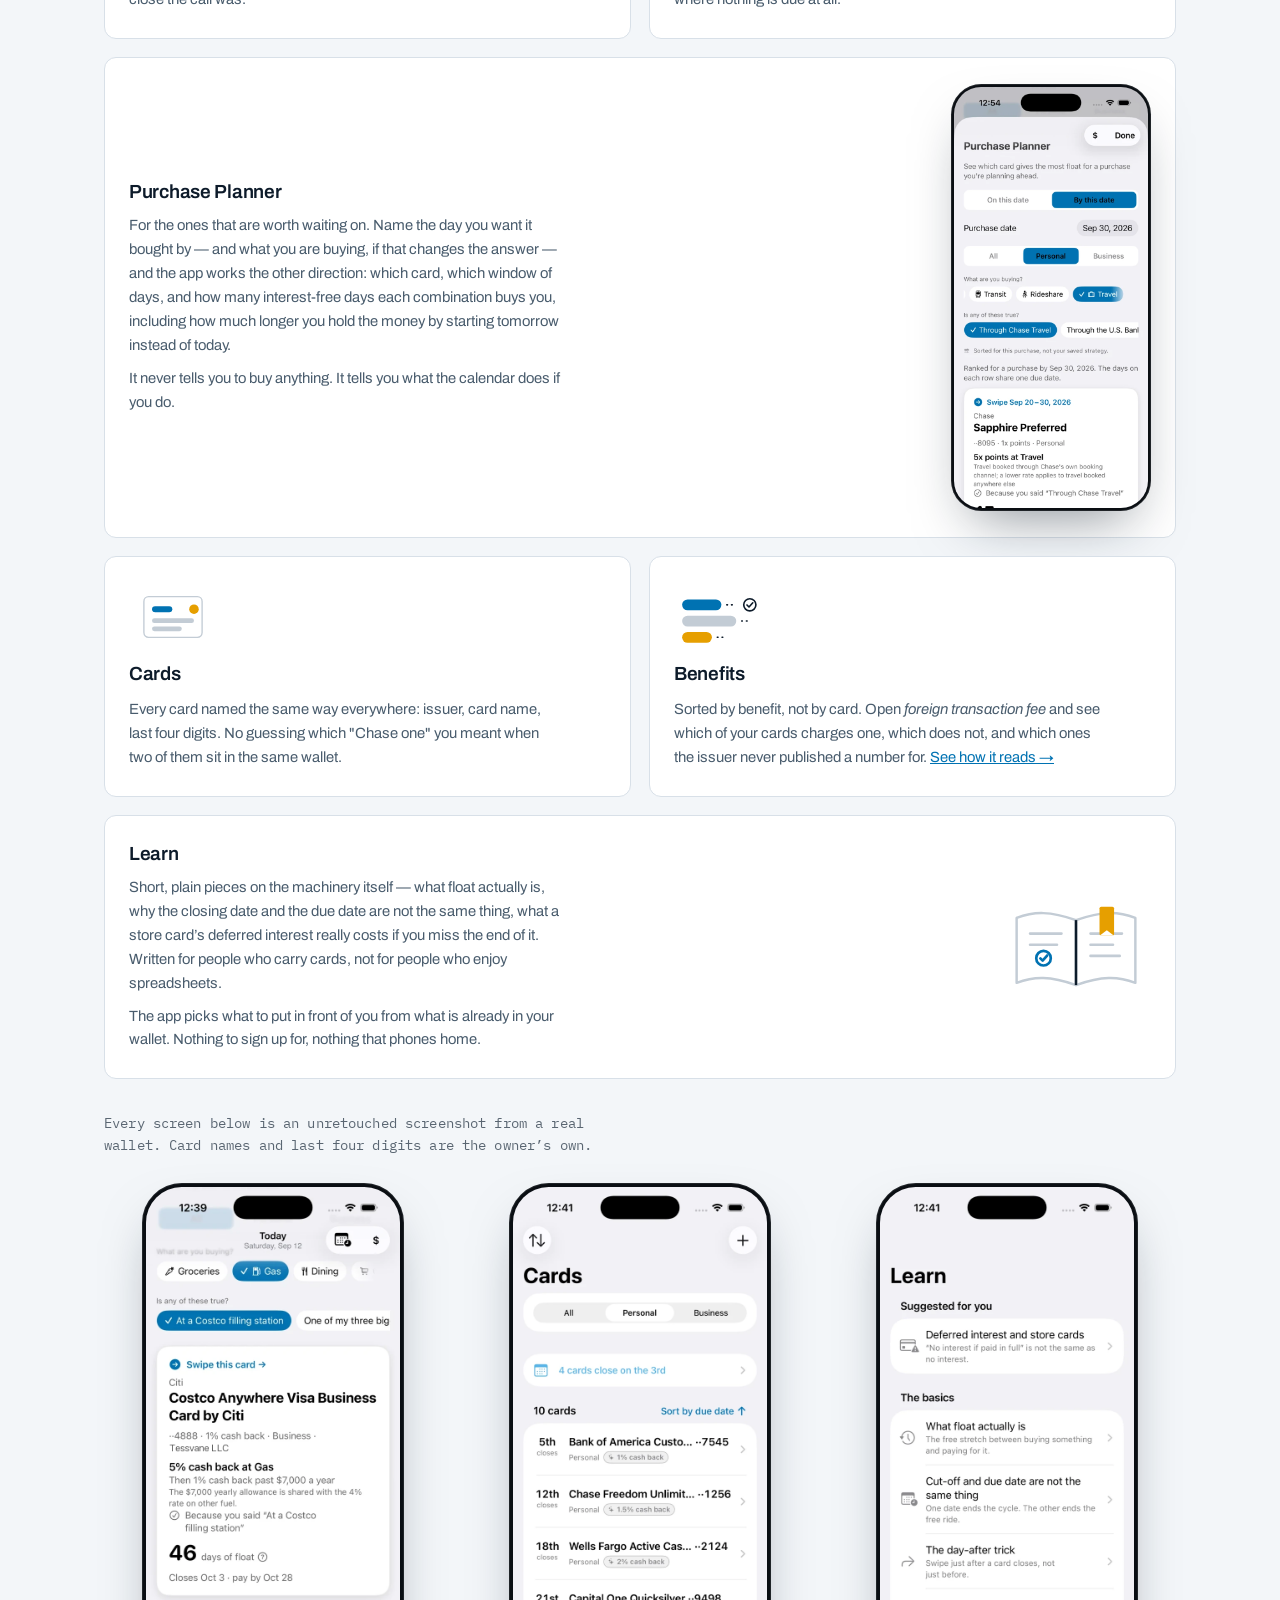
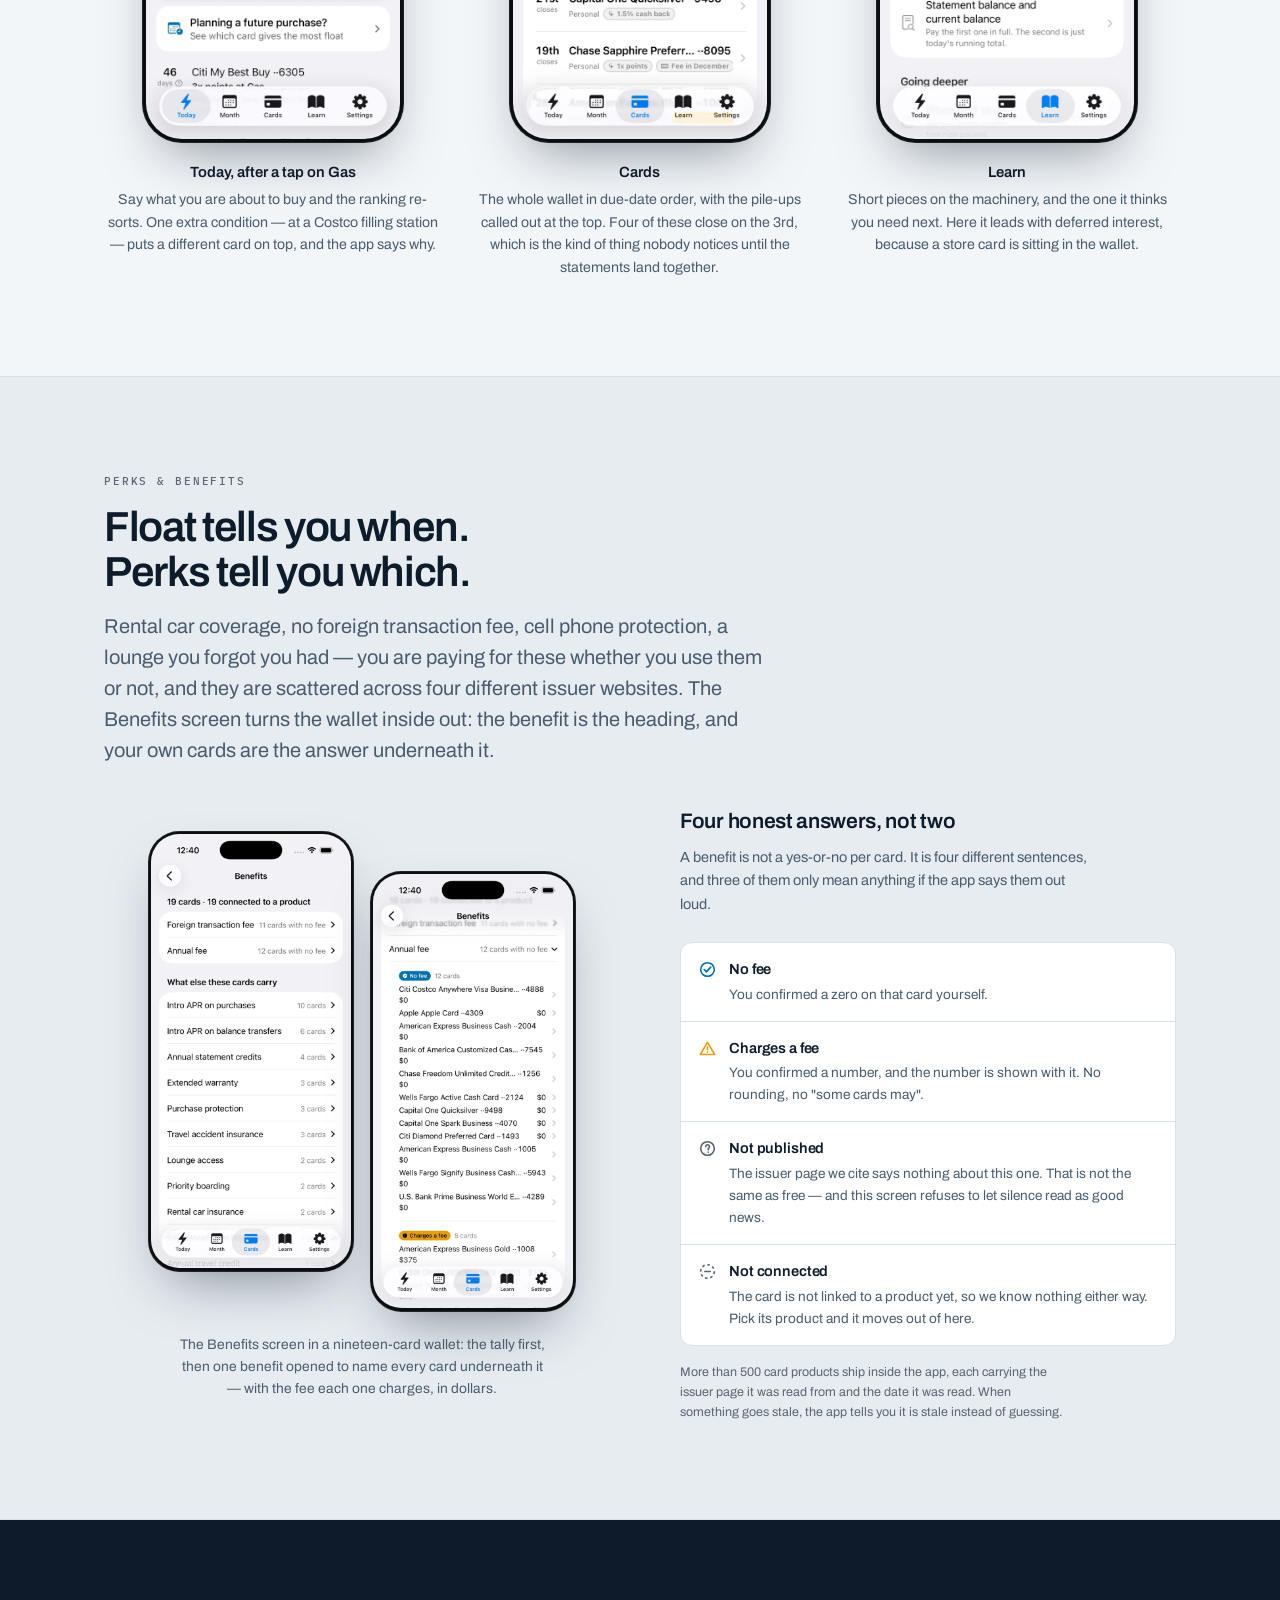
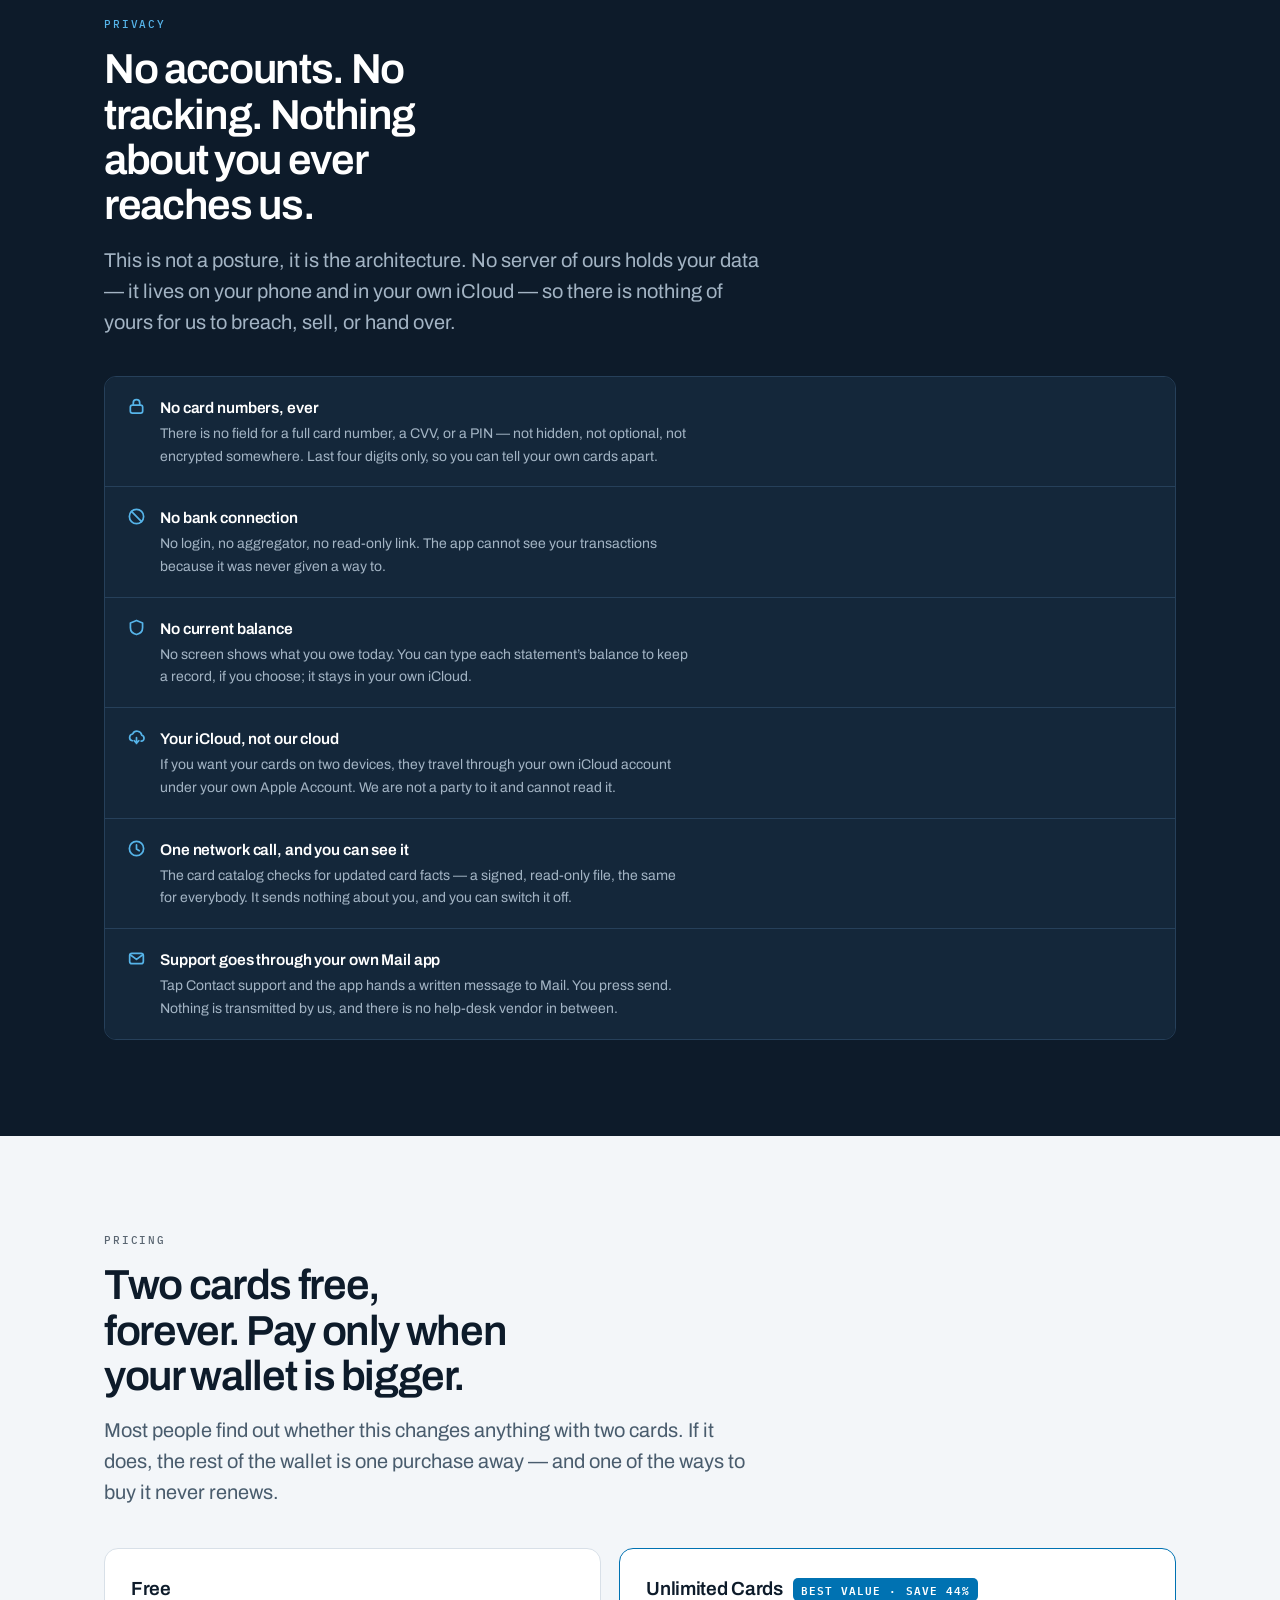
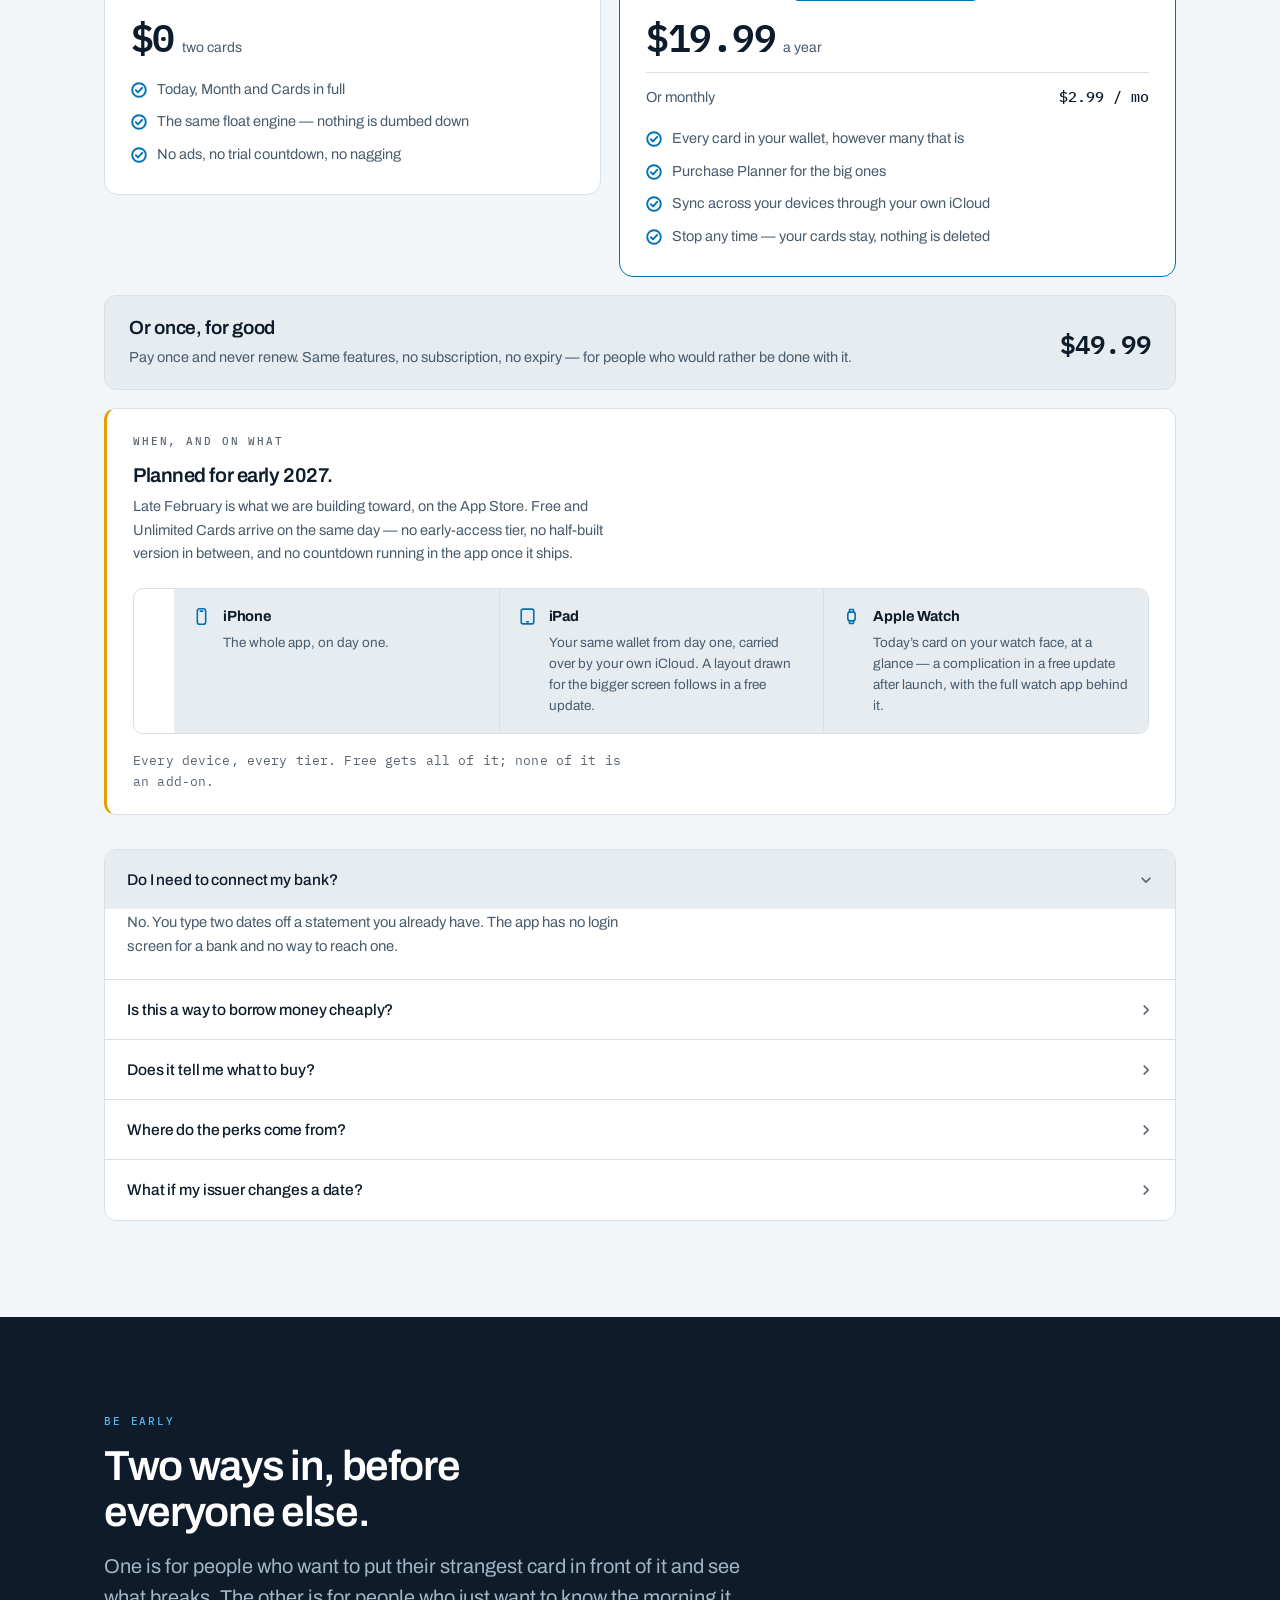
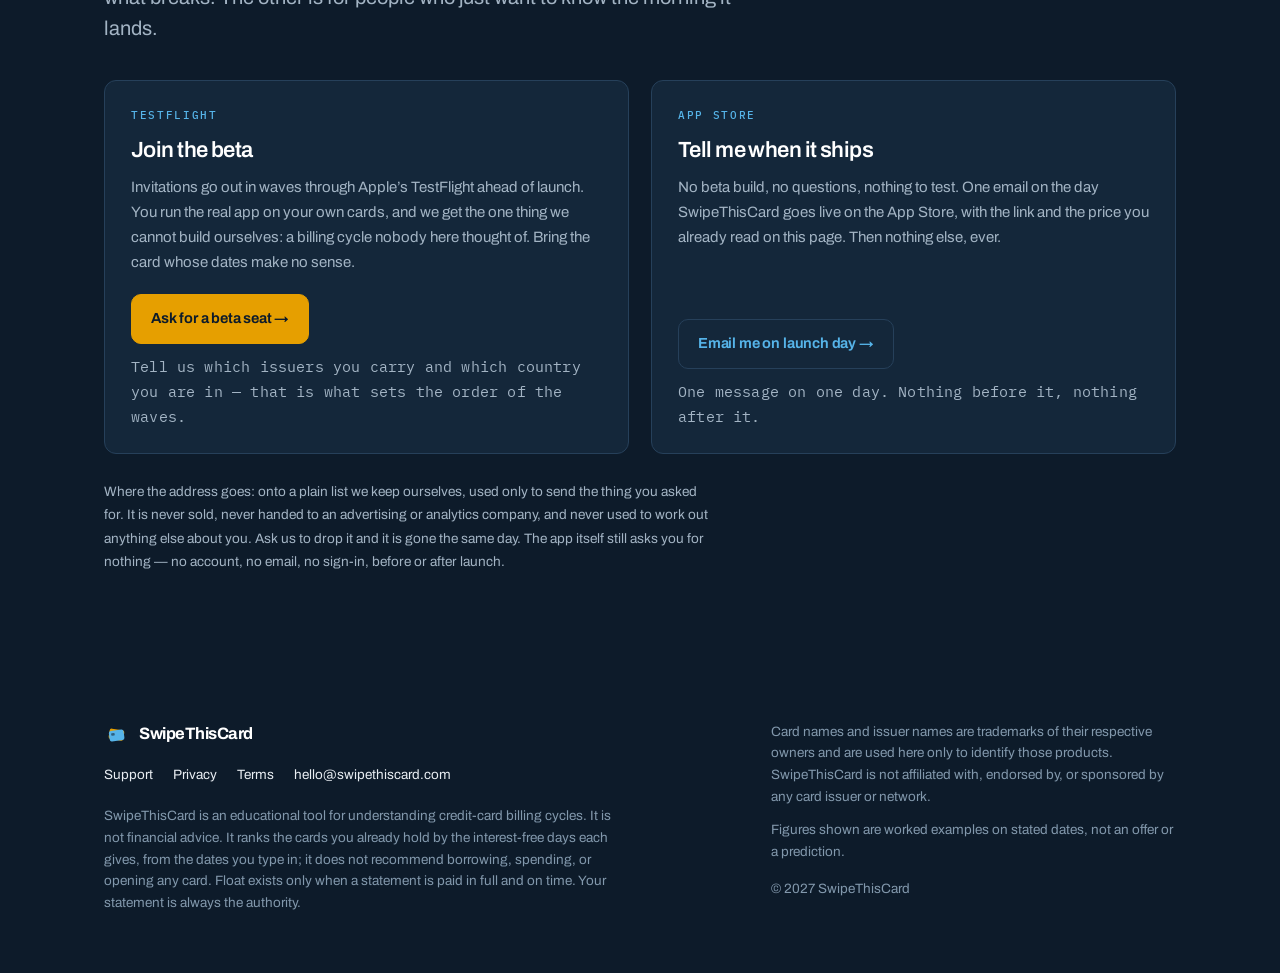
==== commit 4f937d43: "Copy: claims match the app — no accounts/no tracking, own iCloud, no current balance, 500+ cards, fo" ====
--- a/index.html
+++ b/index.html
@@ -290,7 +290,7 @@
 <!-- ============== HERO ============== -->
 <div class="hero"><div class="wrap"><div class="hero-grid">
   <div>
-    <div class="eyebrow">iPhone and iPad · no accounts · nothing leaves your phone</div>
+    <div class="eyebrow">iPhone and iPad · no accounts · no tracking</div>
     <h1>Know which card to swipe. Every day.</h1>
     <p class="lede">Every card in your wallet buys you a different number of interest-free days on the same purchase — and carries a different set of perks you paid for and forgot about. SwipeThisCard counts the days every morning, and keeps the perks somewhere you can actually find them.</p>
     <div class="hero-pills">
@@ -513,12 +513,12 @@
       <h3 style="font-size:21px">Four honest answers, not two</h3>
       <p class="sm" style="margin-top:10px;max-width:52ch">A benefit is not a yes-or-no per card. It is four different sentences, and three of them only mean anything if the app says them out loud.</p>
       <div class="states">
-        <div class="state"><svg viewBox="0 0 20 20" fill="none" stroke="#0072B2" stroke-width="1.9" aria-hidden="true"><circle cx="10" cy="10" r="8"/><path d="M6.2 10.2l2.6 2.6 5-5.6" stroke-linecap="round" stroke-linejoin="round"/></svg><div><b>No fee</b><p>You confirmed a zero on that card. Safe, and we stand behind it.</p></div></div>
+        <div class="state"><svg viewBox="0 0 20 20" fill="none" stroke="#0072B2" stroke-width="1.9" aria-hidden="true"><circle cx="10" cy="10" r="8"/><path d="M6.2 10.2l2.6 2.6 5-5.6" stroke-linecap="round" stroke-linejoin="round"/></svg><div><b>No fee</b><p>You confirmed a zero on that card yourself.</p></div></div>
         <div class="state"><svg viewBox="0 0 20 20" fill="none" stroke="#E69F00" stroke-width="1.9" aria-hidden="true"><path d="M10 2.8L18.4 17H1.6z" stroke-linejoin="round"/><path d="M10 8v3.6M10 14.2v.1" stroke-linecap="round"/></svg><div><b>Charges a fee</b><p>You confirmed a number, and the number is shown with it. No rounding, no "some cards may".</p></div></div>
         <div class="state"><svg viewBox="0 0 20 20" fill="none" stroke="#5A6672" stroke-width="1.9" aria-hidden="true"><circle cx="10" cy="10" r="8"/><path d="M7.9 7.9a2.2 2.2 0 113 2v1.5" stroke-linecap="round"/><path d="M10.9 14.3v.1" stroke-linecap="round"/></svg><div><b>Not published</b><p>The issuer page we cite says nothing about this one. That is not the same as free — and this screen refuses to let silence read as good news.</p></div></div>
         <div class="state"><svg viewBox="0 0 20 20" fill="none" stroke="#5A6672" stroke-width="1.9" aria-hidden="true"><circle cx="10" cy="10" r="8" stroke-dasharray="3 3.2"/><path d="M6.8 10h6.4" stroke-linecap="round"/></svg><div><b>Not connected</b><p>The card is not linked to a product yet, so we know nothing either way. Pick its product and it moves out of here.</p></div></div>
       </div>
-      <p class="xs" style="margin-top:16px;max-width:56ch">Around 280 card products ship inside the app, each carrying the issuer page it was read from and the date it was read. When something goes stale, the app tells you it is stale instead of guessing.</p>
+      <p class="xs" style="margin-top:16px;max-width:56ch">More than 500 card products ship inside the app, each carrying the issuer page it was read from and the date it was read. When something goes stale, the app tells you it is stale instead of guessing.</p>
     </div>
 
     <div class="duo-hold">
@@ -535,7 +535,7 @@
 <section class="on-ink-sec" id="privacy"><div class="wrap">
   <div class="eyebrow">Privacy</div>
   <h2 style="margin:14px 0 16px;max-width:17ch">No accounts. No tracking. Nothing about you ever reaches us.</h2>
-  <p class="lede">This is not a posture, it is the architecture. There is no server to hold your data, so there is nothing to breach, subpoena, sell, or quietly change our minds about in two years.</p>
+  <p class="lede">This is not a posture, it is the architecture. No server of ours holds your data — it lives on your phone and in your own iCloud — so there is nothing of yours for us to breach, sell, or hand over.</p>
 
   <div class="facts">
     <div class="fact">
@@ -548,7 +548,7 @@
     </div>
     <div class="fact">
       <svg viewBox="0 0 20 20" fill="none" stroke="#56B4E9" stroke-width="1.8" aria-hidden="true"><path d="M10 2.6l6.4 2.6v5.1c0 3.6-2.6 6.3-6.4 7.1-3.8-.8-6.4-3.5-6.4-7.1V5.2z" stroke-linejoin="round"/></svg>
-      <div><h4>No balances</h4><p>No screen shows what you owe and no field stores it. The app does calendar arithmetic; it has no business knowing your balance and does not ask.</p></div>
+      <div><h4>No current balance</h4><p>No screen shows what you owe today. You can type each statement&rsquo;s balance to keep a record, if you choose; it stays in your own iCloud.</p></div>
     </div>
     <div class="fact">
       <svg viewBox="0 0 20 20" fill="none" stroke="#56B4E9" stroke-width="1.8" aria-hidden="true"><path d="M5.6 13.4A3.6 3.6 0 016 6.3a5 5 0 019.5 1.3 3.2 3.2 0 01-.6 6.3" stroke-linecap="round" stroke-linejoin="round"/><path d="M10 10.2v6M7.6 13.4L10 16l2.4-2.6" stroke-linecap="round" stroke-linejoin="round"/></svg>
@@ -643,7 +643,7 @@
     <details>
       <summary>Where do the perks come from?<svg class="chev" viewBox="0 0 16 16" fill="none" stroke="currentColor" stroke-width="2" aria-hidden="true"><path d="M6 3.5L10.5 8 6 12.5" stroke-linecap="round" stroke-linejoin="round"/></svg></summary>
       <div class="ans">
-        <p>From the issuer's own published page for that card product, read and recorded with the date it was read. Around 280 products ship with the app, so most cards fill themselves in the moment you pick them.</p>
+        <p>From the issuer's own published page for that card product, read and recorded with the date it was read. More than 500 products ship with the app, so most cards fill themselves in the moment you pick them.</p>
         <p>If the issuer never published something, the app says <em>not published</em> rather than guessing. And anything you confirm yourself always wins over the catalog.</p>
       </div>
     </details>
@@ -690,7 +690,7 @@
       <span style="font-weight:700;font-size:16.5px;letter-spacing:-.03em;color:#fff">SwipeThisCard</span>
     </div>
     <div class="foot-links"><a href="/support">Support</a><a href="/privacy">Privacy</a><a href="/terms">Terms</a><a href="mailto:hello@swipethiscard.com">hello@swipethiscard.com</a></div>
-    <p class="legal">SwipeThisCard is an educational tool for understanding credit-card billing cycles. It is not financial advice and does not recommend borrowing, spending, or any particular card. Float exists only when a statement is paid in full and on time. Your statement is always the authority.</p>
+    <p class="legal">SwipeThisCard is an educational tool for understanding credit-card billing cycles. It is not financial advice. It ranks the cards you already hold by the interest-free days each gives, from the dates you type in; it does not recommend borrowing, spending, or opening any card. Float exists only when a statement is paid in full and on time. Your statement is always the authority.</p>
   </div>
   <div>
     <p class="legal">Card names and issuer names are trademarks of their respective owners and are used here only to identify those products. SwipeThisCard is not affiliated with, endorsed by, or sponsored by any card issuer or network.</p>
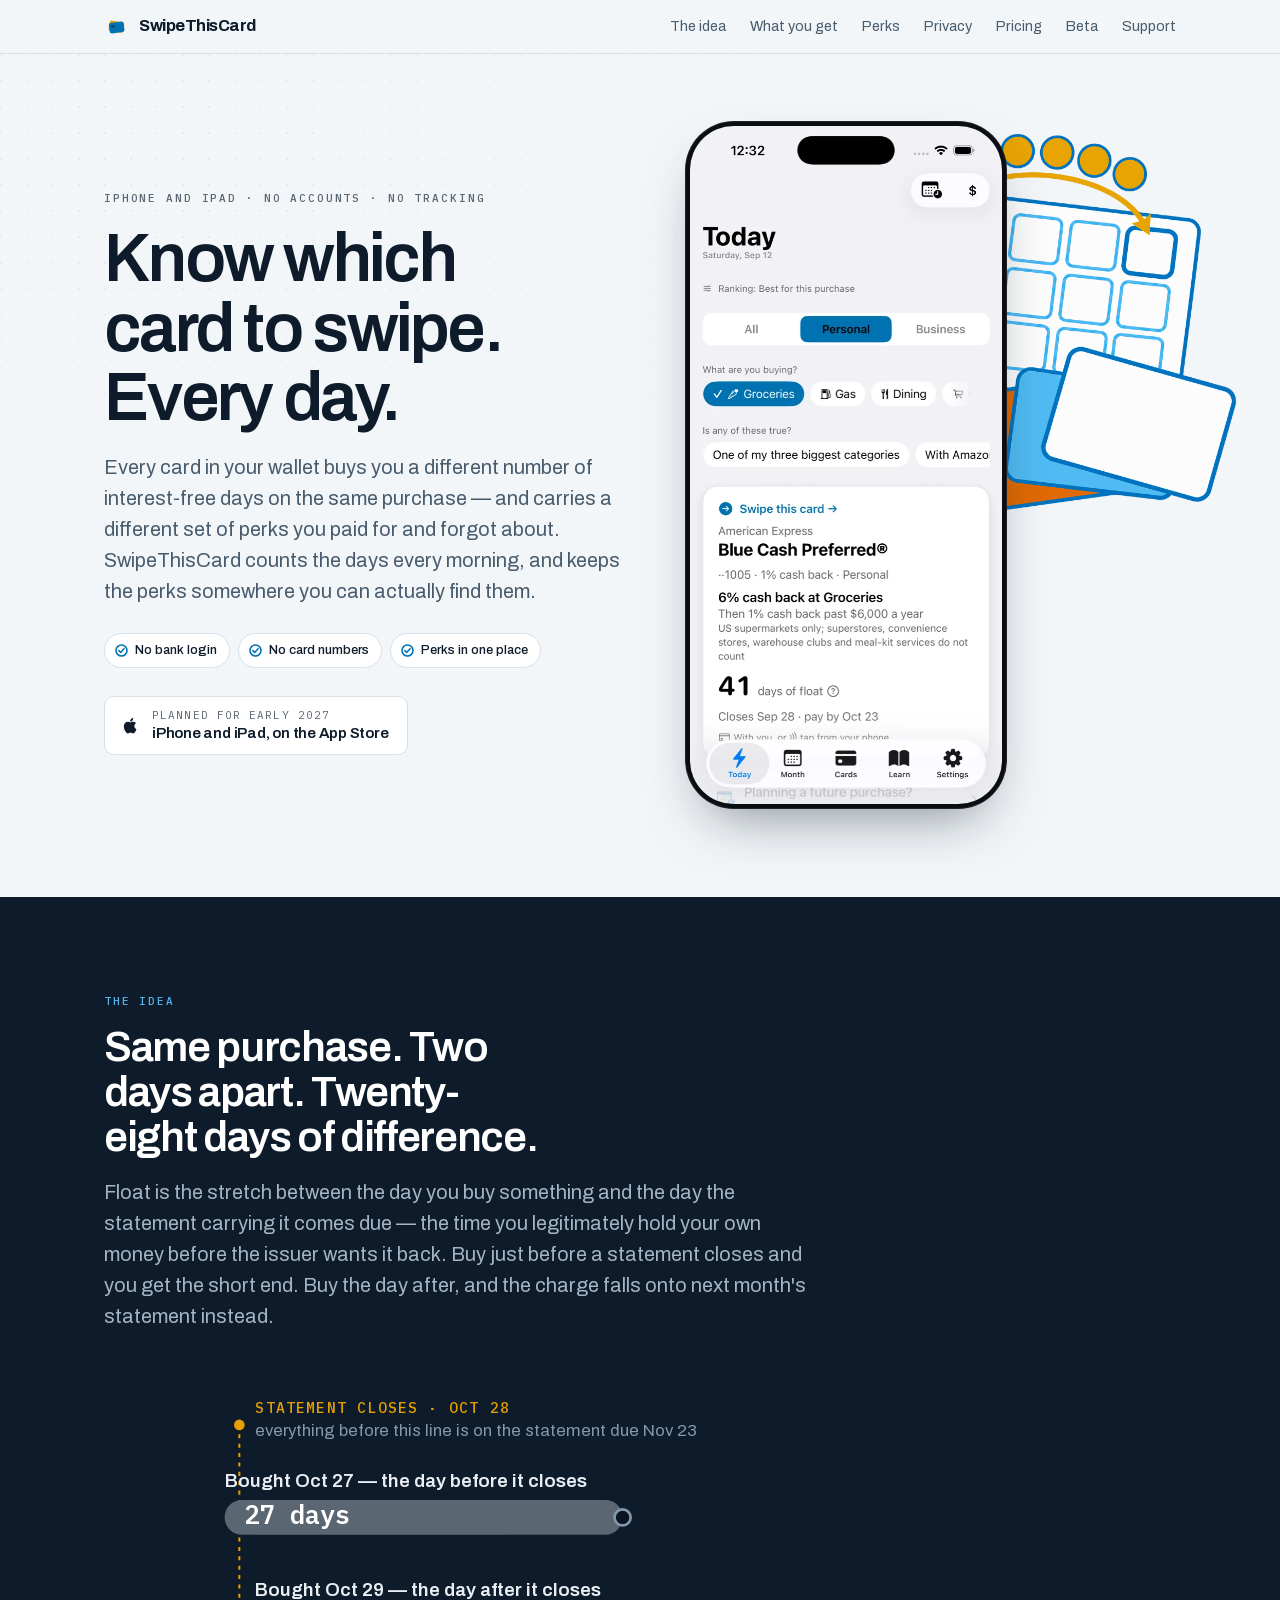
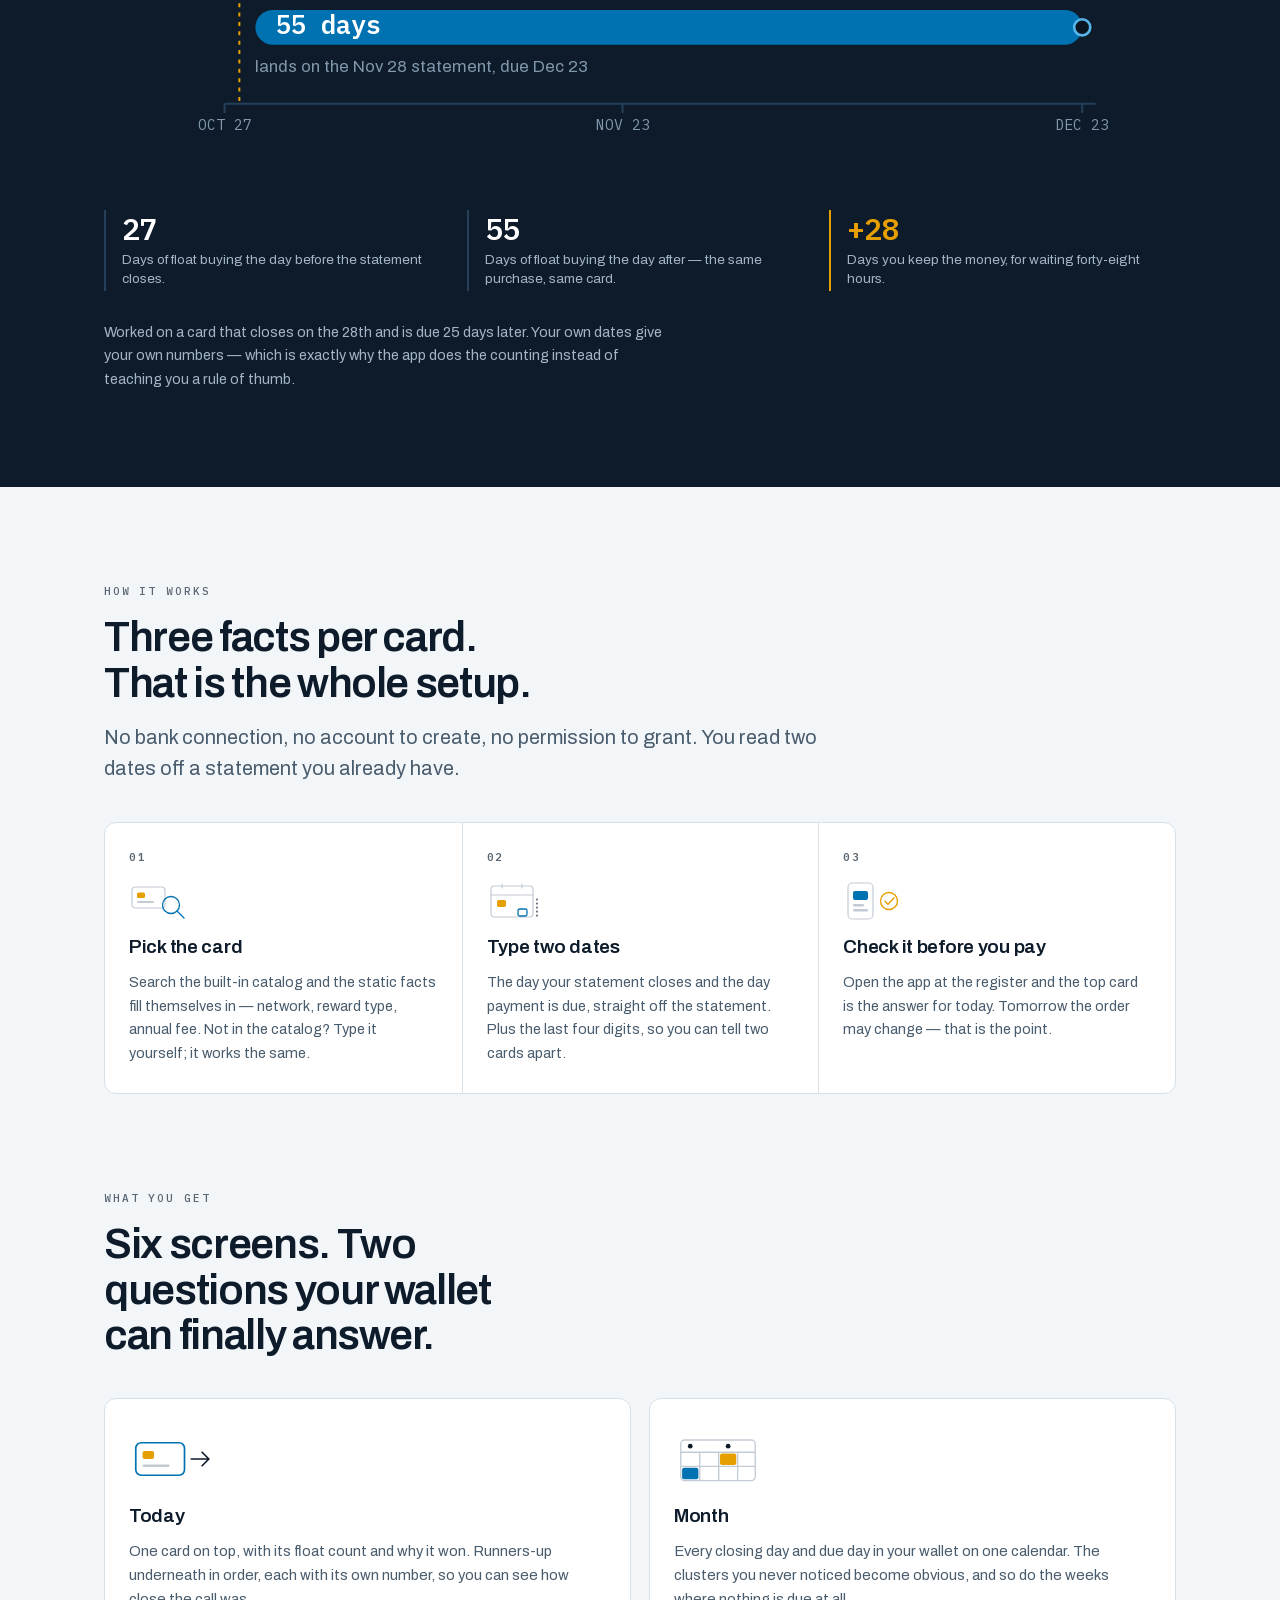
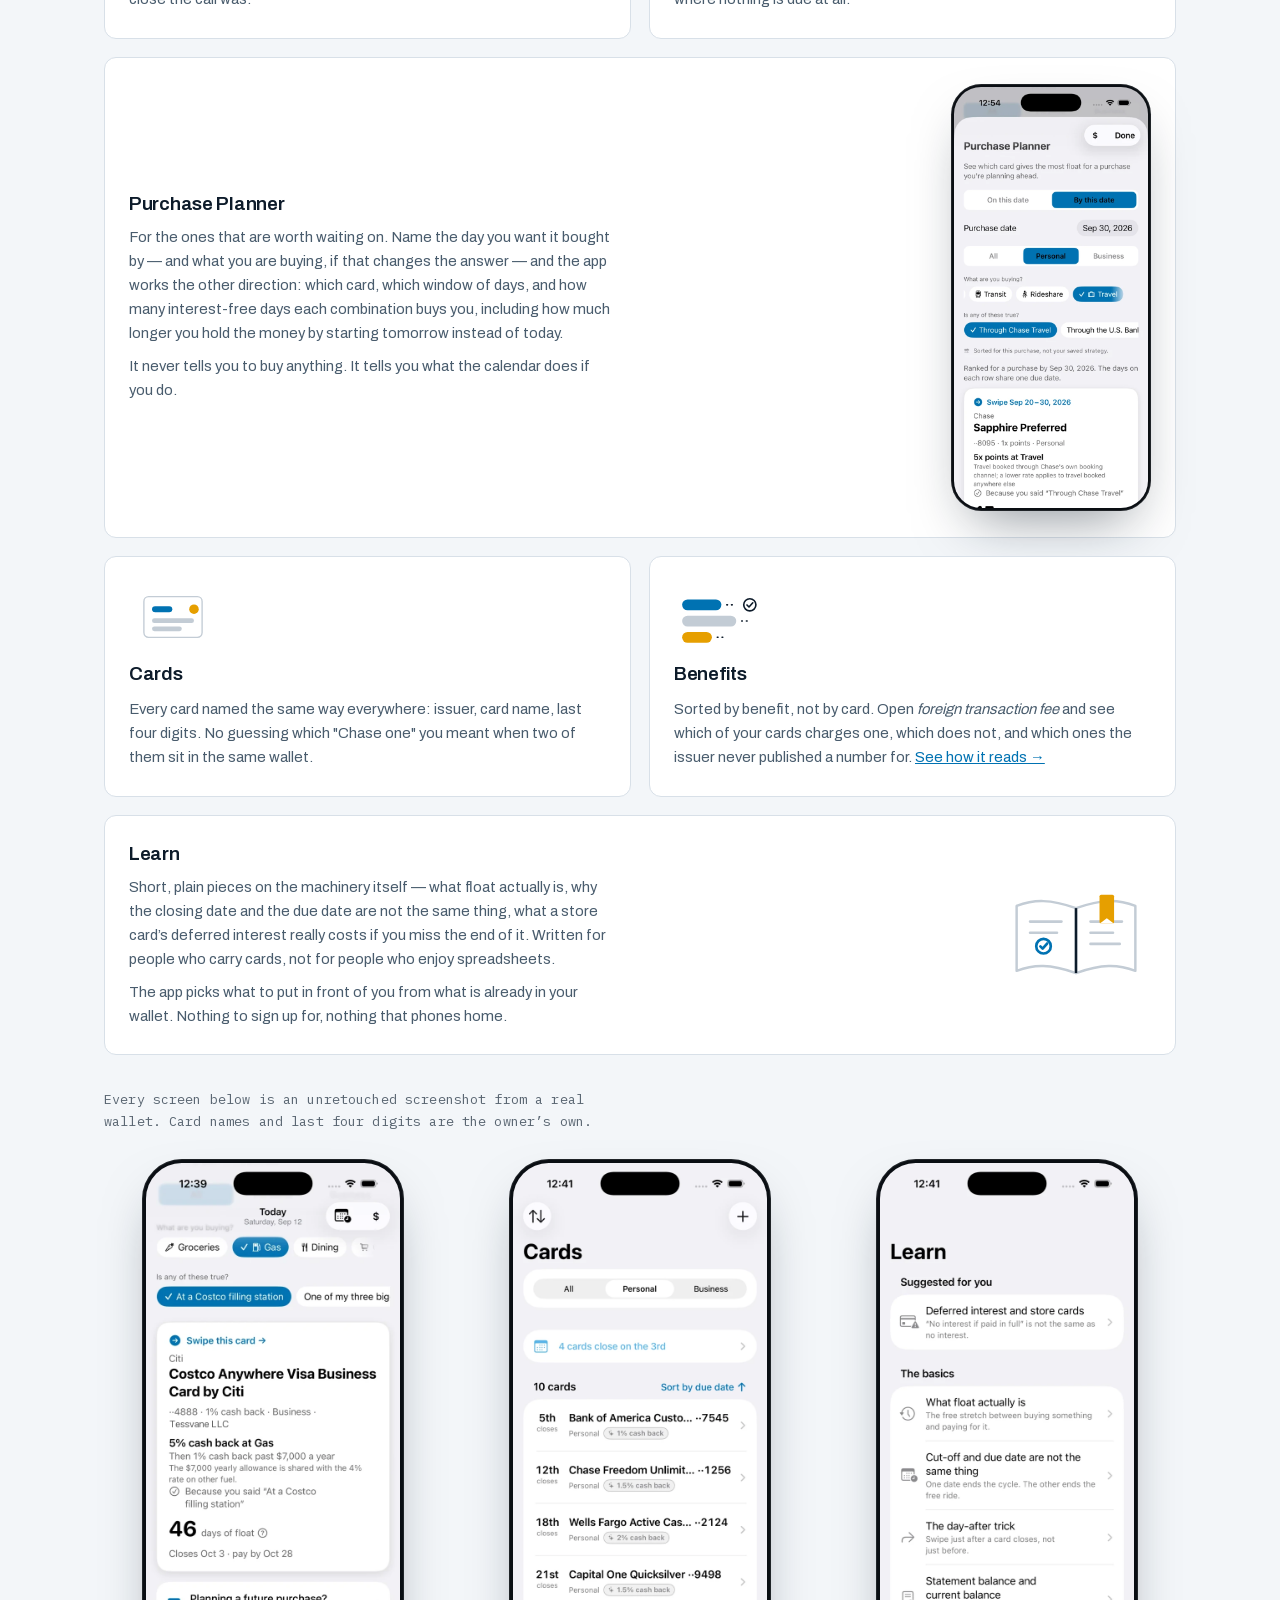
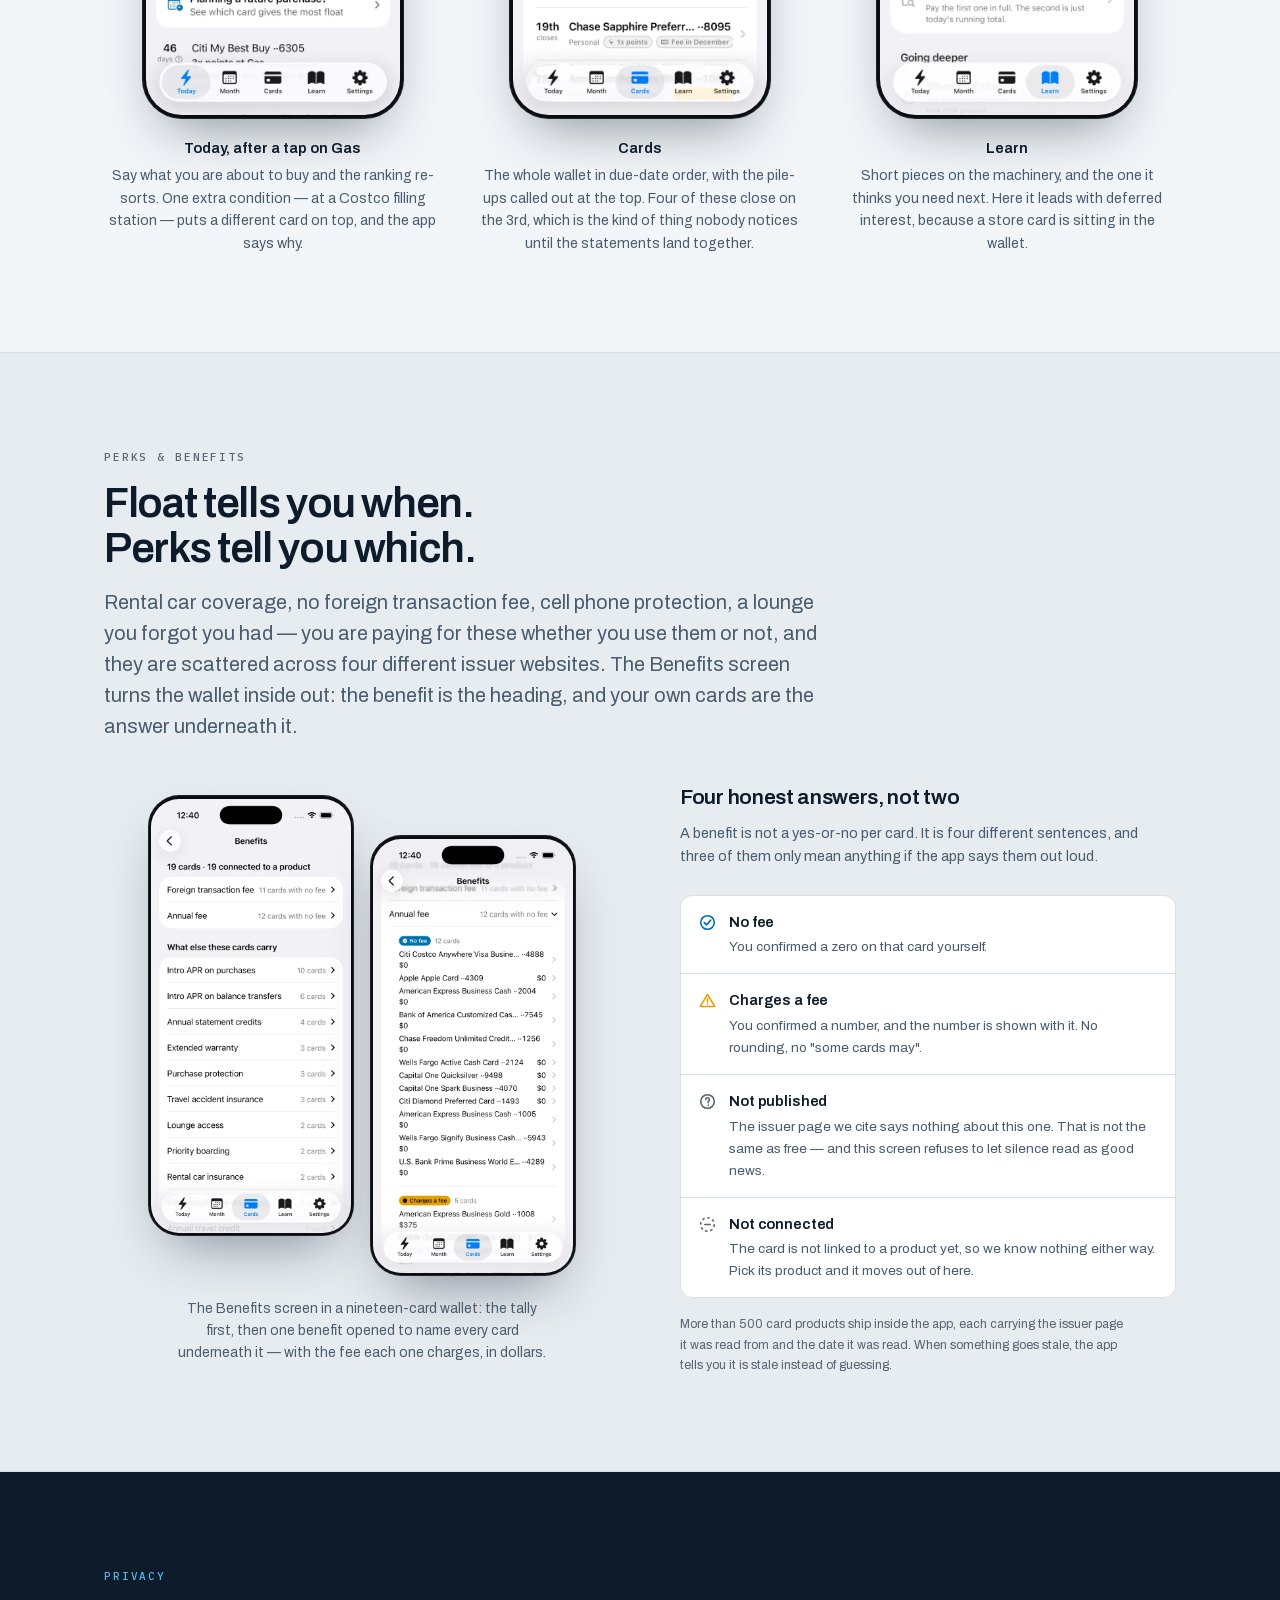
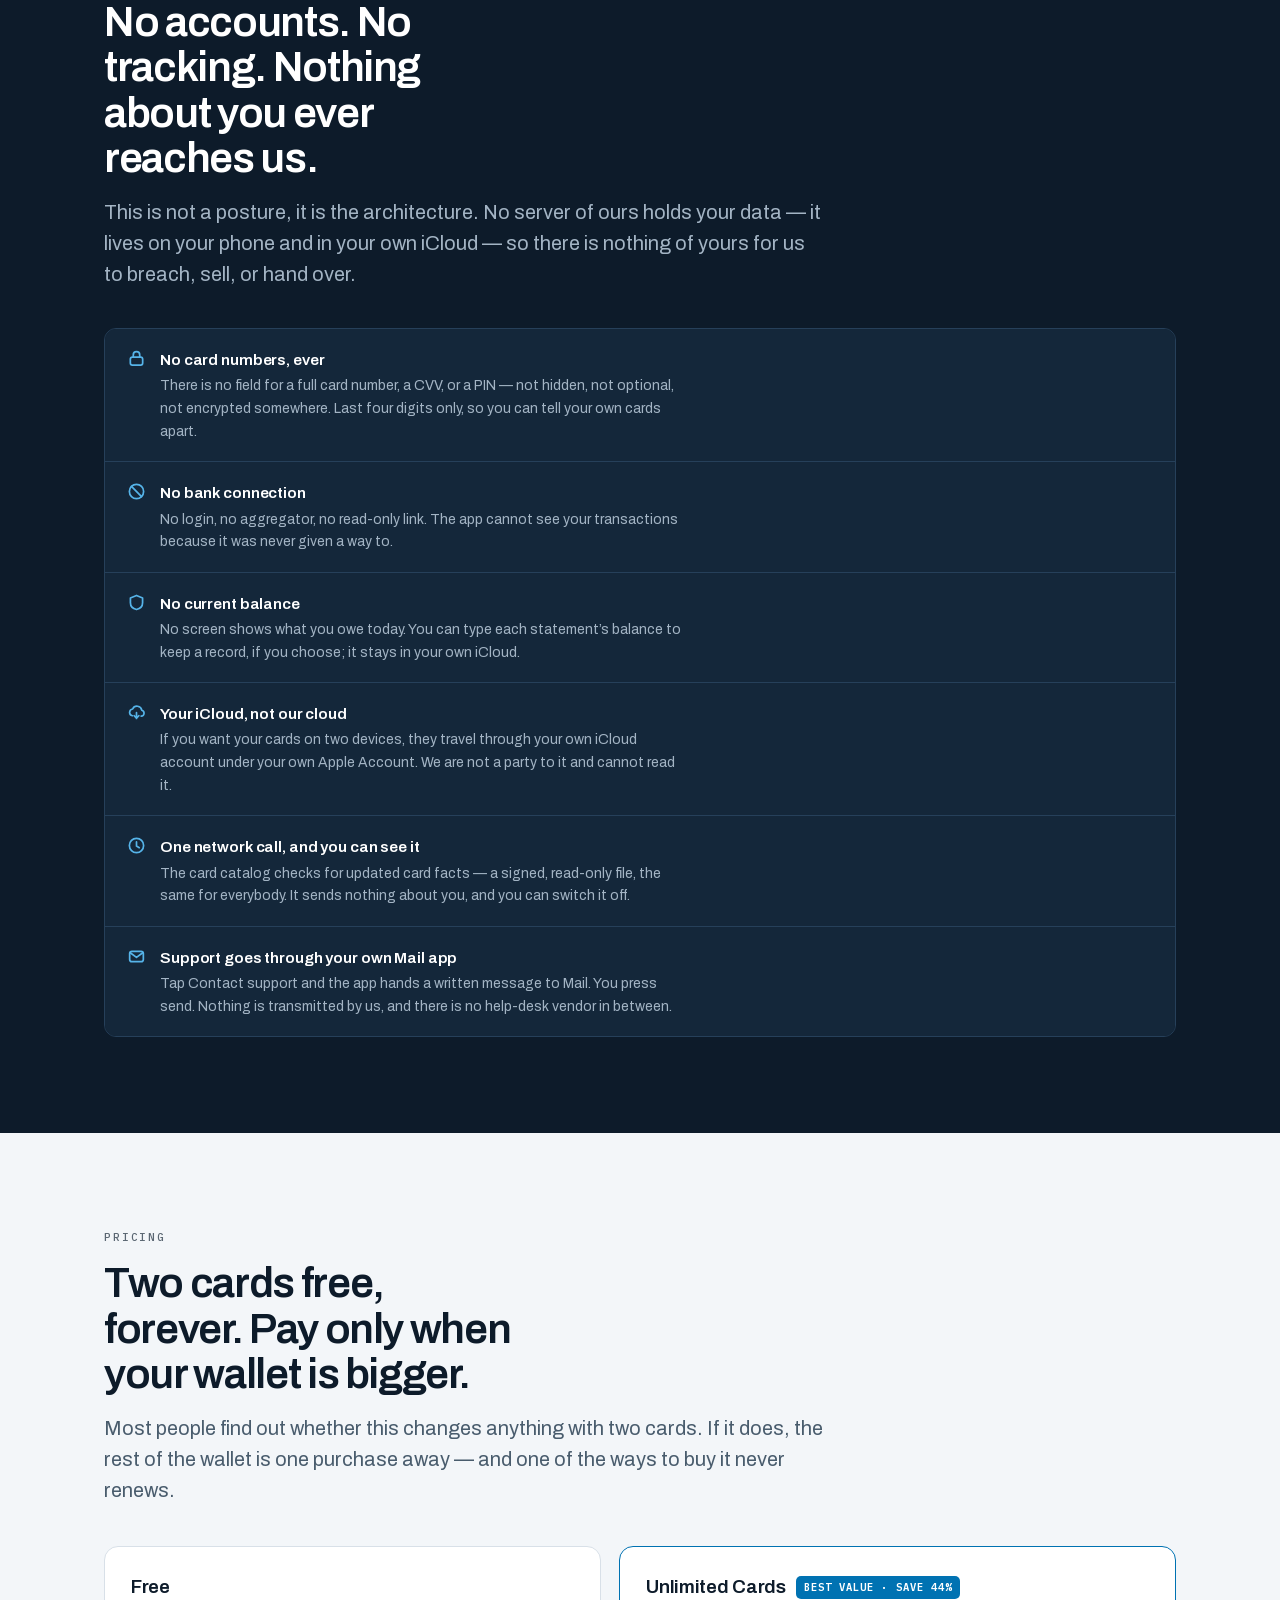
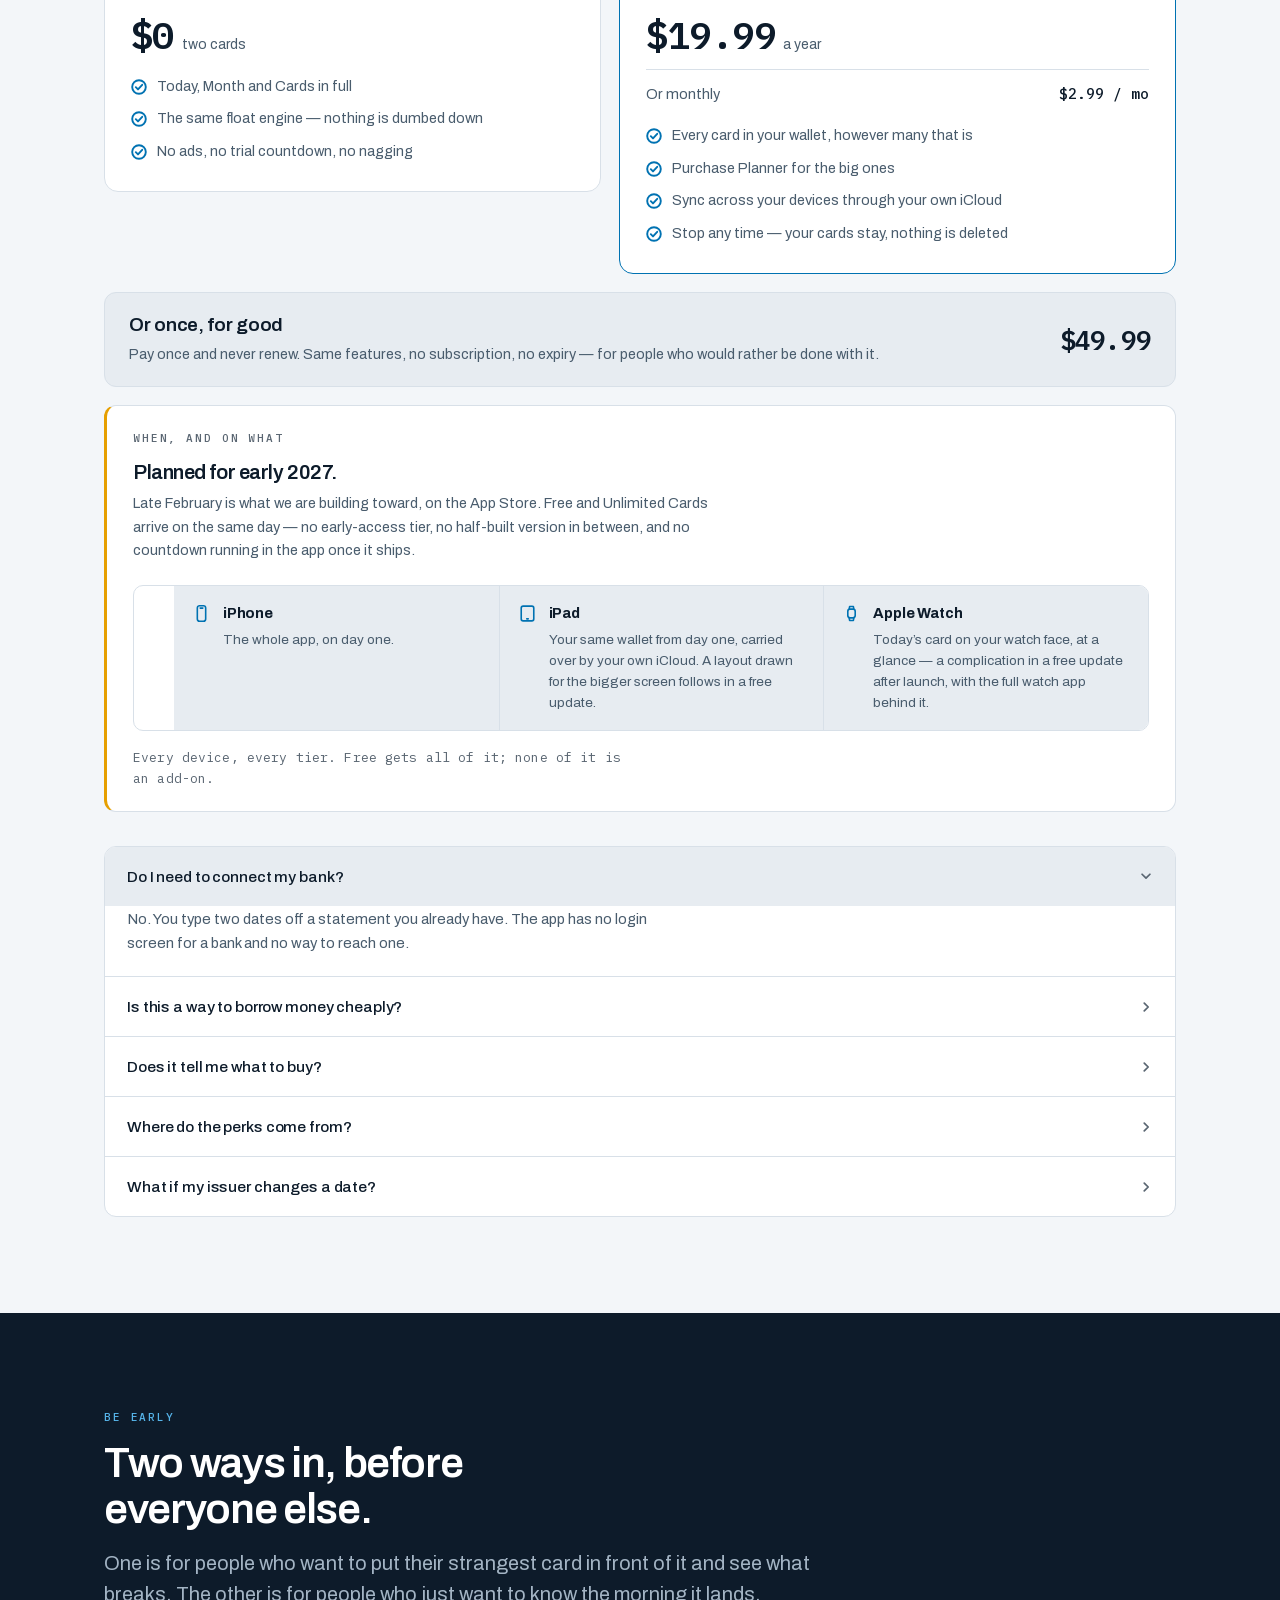
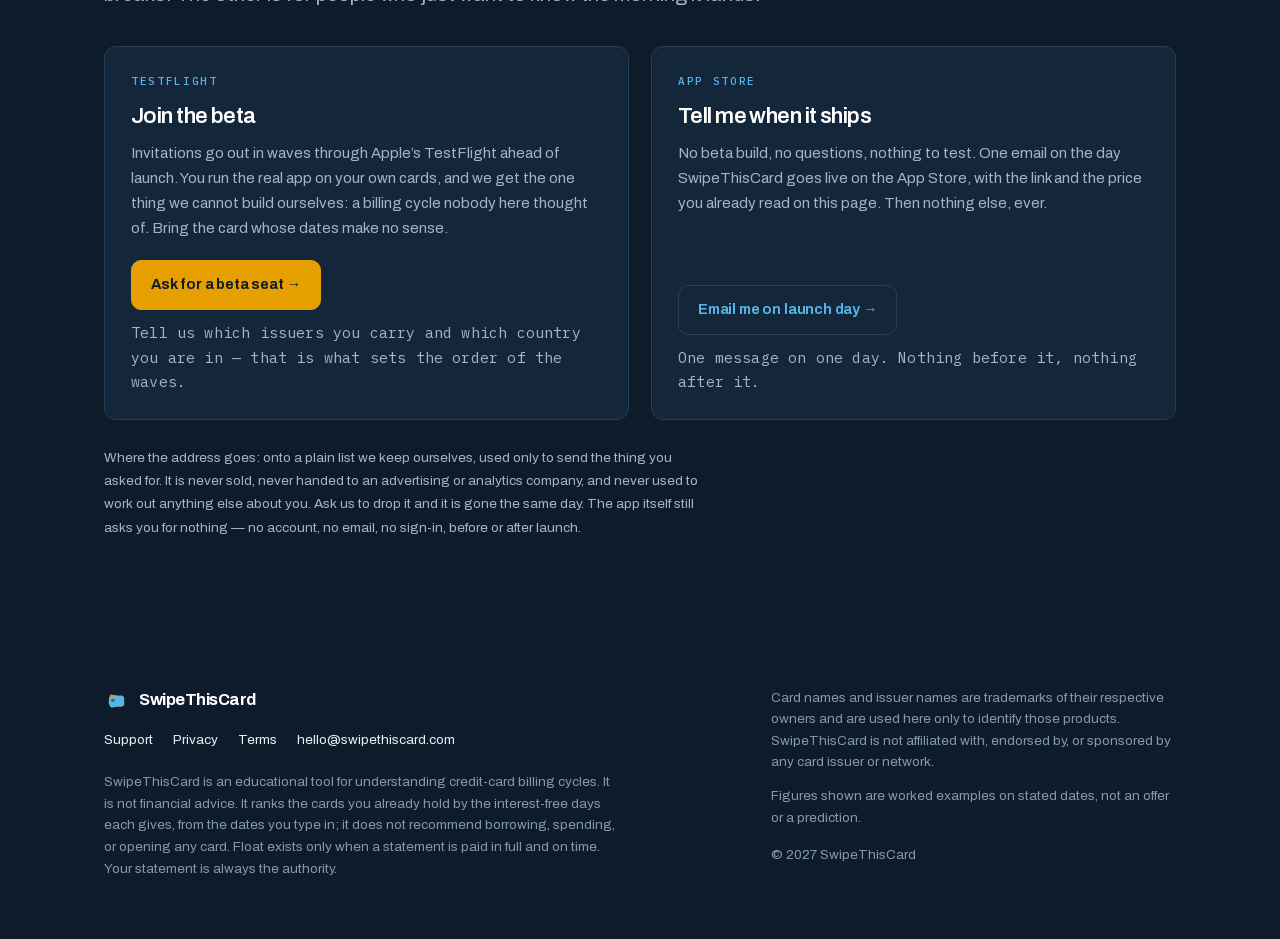
==== commit 7d9ada18: "Privacy Policy rewritten; site fonts self-hosted The Privacy Policy is redrafted in 20 sections agai" ====
--- a/index.html
+++ b/index.html
@@ -17,9 +17,8 @@
 <meta name="twitter:image" content="https://swipethiscard.com/og-image.jpg">
 <link rel="icon" href="/favicon.svg" type="image/svg+xml">
 <title>SwipeThisCard</title>
-<link rel="preconnect" href="https://fonts.googleapis.com">
-<link rel="preconnect" href="https://fonts.gstatic.com" crossorigin>
-<link rel="stylesheet" href="https://fonts.googleapis.com/css2?family=Archivo:wght@400;500;600;700&family=IBM+Plex+Mono:wght@400;500;600&display=swap">
+<link rel="preload" href="/fonts/archivo-latin.woff2" as="font" type="font/woff2" crossorigin>
+<link rel="stylesheet" href="/fonts/fonts.css">
 <style>
 :root{
   --ink:#0D1B2A; --ink-2:#14273A; --ink-3:#1E354C;
--- a/fonts/fonts.css
+++ b/fonts/fonts.css
@@ -0,0 +1,10 @@
+/* Site fonts, served from swipethiscard.com itself so a visit reaches no other company.
+   Archivo and IBM Plex Mono, SIL Open Font License 1.1 — see LICENSE-*.txt beside this file. */
+@font-face{font-family:'Archivo';font-style:normal;font-weight:400 700;font-display:swap;src:url(/fonts/archivo-latin-ext.woff2) format('woff2');unicode-range:U+0100-02BA, U+02BD-02C5, U+02C7-02CC, U+02CE-02D7, U+02DD-02FF, U+0304, U+0308, U+0329, U+1D00-1DBF, U+1E00-1E9F, U+1EF2-1EFF, U+2020, U+20A0-20AB, U+20AD-20C0, U+2113, U+2C60-2C7F, U+A720-A7FF}
+@font-face{font-family:'Archivo';font-style:normal;font-weight:400 700;font-display:swap;src:url(/fonts/archivo-latin.woff2) format('woff2');unicode-range:U+0000-00FF, U+0131, U+0152-0153, U+02BB-02BC, U+02C6, U+02DA, U+02DC, U+0304, U+0308, U+0329, U+2000-206F, U+20AC, U+2122, U+2191, U+2193, U+2212, U+2215, U+FEFF, U+FFFD}
+@font-face{font-family:'IBM Plex Mono';font-style:normal;font-weight:400;font-display:swap;src:url(/fonts/ibm-plex-mono-400-latin-ext.woff2) format('woff2');unicode-range:U+0100-02BA, U+02BD-02C5, U+02C7-02CC, U+02CE-02D7, U+02DD-02FF, U+0304, U+0308, U+0329, U+1D00-1DBF, U+1E00-1E9F, U+1EF2-1EFF, U+2020, U+20A0-20AB, U+20AD-20C0, U+2113, U+2C60-2C7F, U+A720-A7FF}
+@font-face{font-family:'IBM Plex Mono';font-style:normal;font-weight:400;font-display:swap;src:url(/fonts/ibm-plex-mono-400-latin.woff2) format('woff2');unicode-range:U+0000-00FF, U+0131, U+0152-0153, U+02BB-02BC, U+02C6, U+02DA, U+02DC, U+0304, U+0308, U+0329, U+2000-206F, U+20AC, U+2122, U+2191, U+2193, U+2212, U+2215, U+FEFF, U+FFFD}
+@font-face{font-family:'IBM Plex Mono';font-style:normal;font-weight:500;font-display:swap;src:url(/fonts/ibm-plex-mono-500-latin-ext.woff2) format('woff2');unicode-range:U+0100-02BA, U+02BD-02C5, U+02C7-02CC, U+02CE-02D7, U+02DD-02FF, U+0304, U+0308, U+0329, U+1D00-1DBF, U+1E00-1E9F, U+1EF2-1EFF, U+2020, U+20A0-20AB, U+20AD-20C0, U+2113, U+2C60-2C7F, U+A720-A7FF}
+@font-face{font-family:'IBM Plex Mono';font-style:normal;font-weight:500;font-display:swap;src:url(/fonts/ibm-plex-mono-500-latin.woff2) format('woff2');unicode-range:U+0000-00FF, U+0131, U+0152-0153, U+02BB-02BC, U+02C6, U+02DA, U+02DC, U+0304, U+0308, U+0329, U+2000-206F, U+20AC, U+2122, U+2191, U+2193, U+2212, U+2215, U+FEFF, U+FFFD}
+@font-face{font-family:'IBM Plex Mono';font-style:normal;font-weight:600;font-display:swap;src:url(/fonts/ibm-plex-mono-600-latin-ext.woff2) format('woff2');unicode-range:U+0100-02BA, U+02BD-02C5, U+02C7-02CC, U+02CE-02D7, U+02DD-02FF, U+0304, U+0308, U+0329, U+1D00-1DBF, U+1E00-1E9F, U+1EF2-1EFF, U+2020, U+20A0-20AB, U+20AD-20C0, U+2113, U+2C60-2C7F, U+A720-A7FF}
+@font-face{font-family:'IBM Plex Mono';font-style:normal;font-weight:600;font-display:swap;src:url(/fonts/ibm-plex-mono-600-latin.woff2) format('woff2');unicode-range:U+0000-00FF, U+0131, U+0152-0153, U+02BB-02BC, U+02C6, U+02DA, U+02DC, U+0304, U+0308, U+0329, U+2000-206F, U+20AC, U+2122, U+2191, U+2193, U+2212, U+2215, U+FEFF, U+FFFD}
